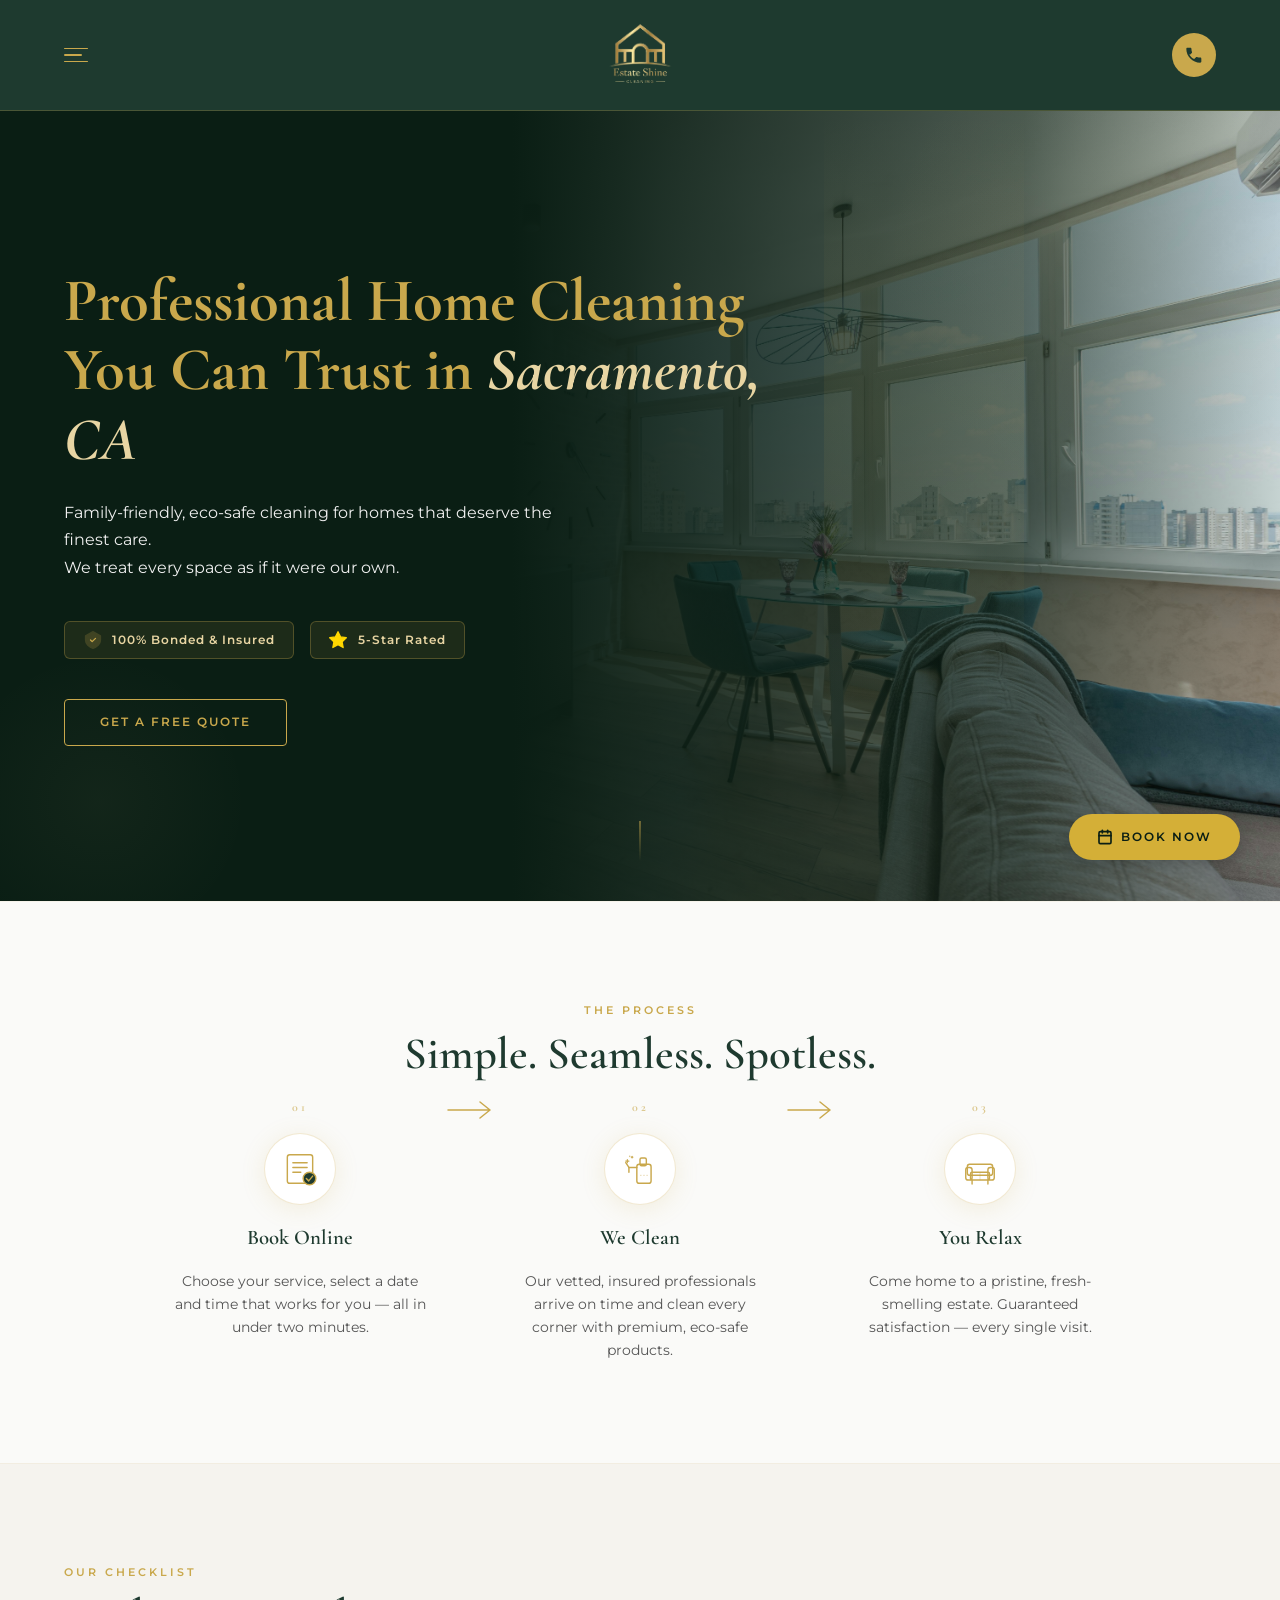
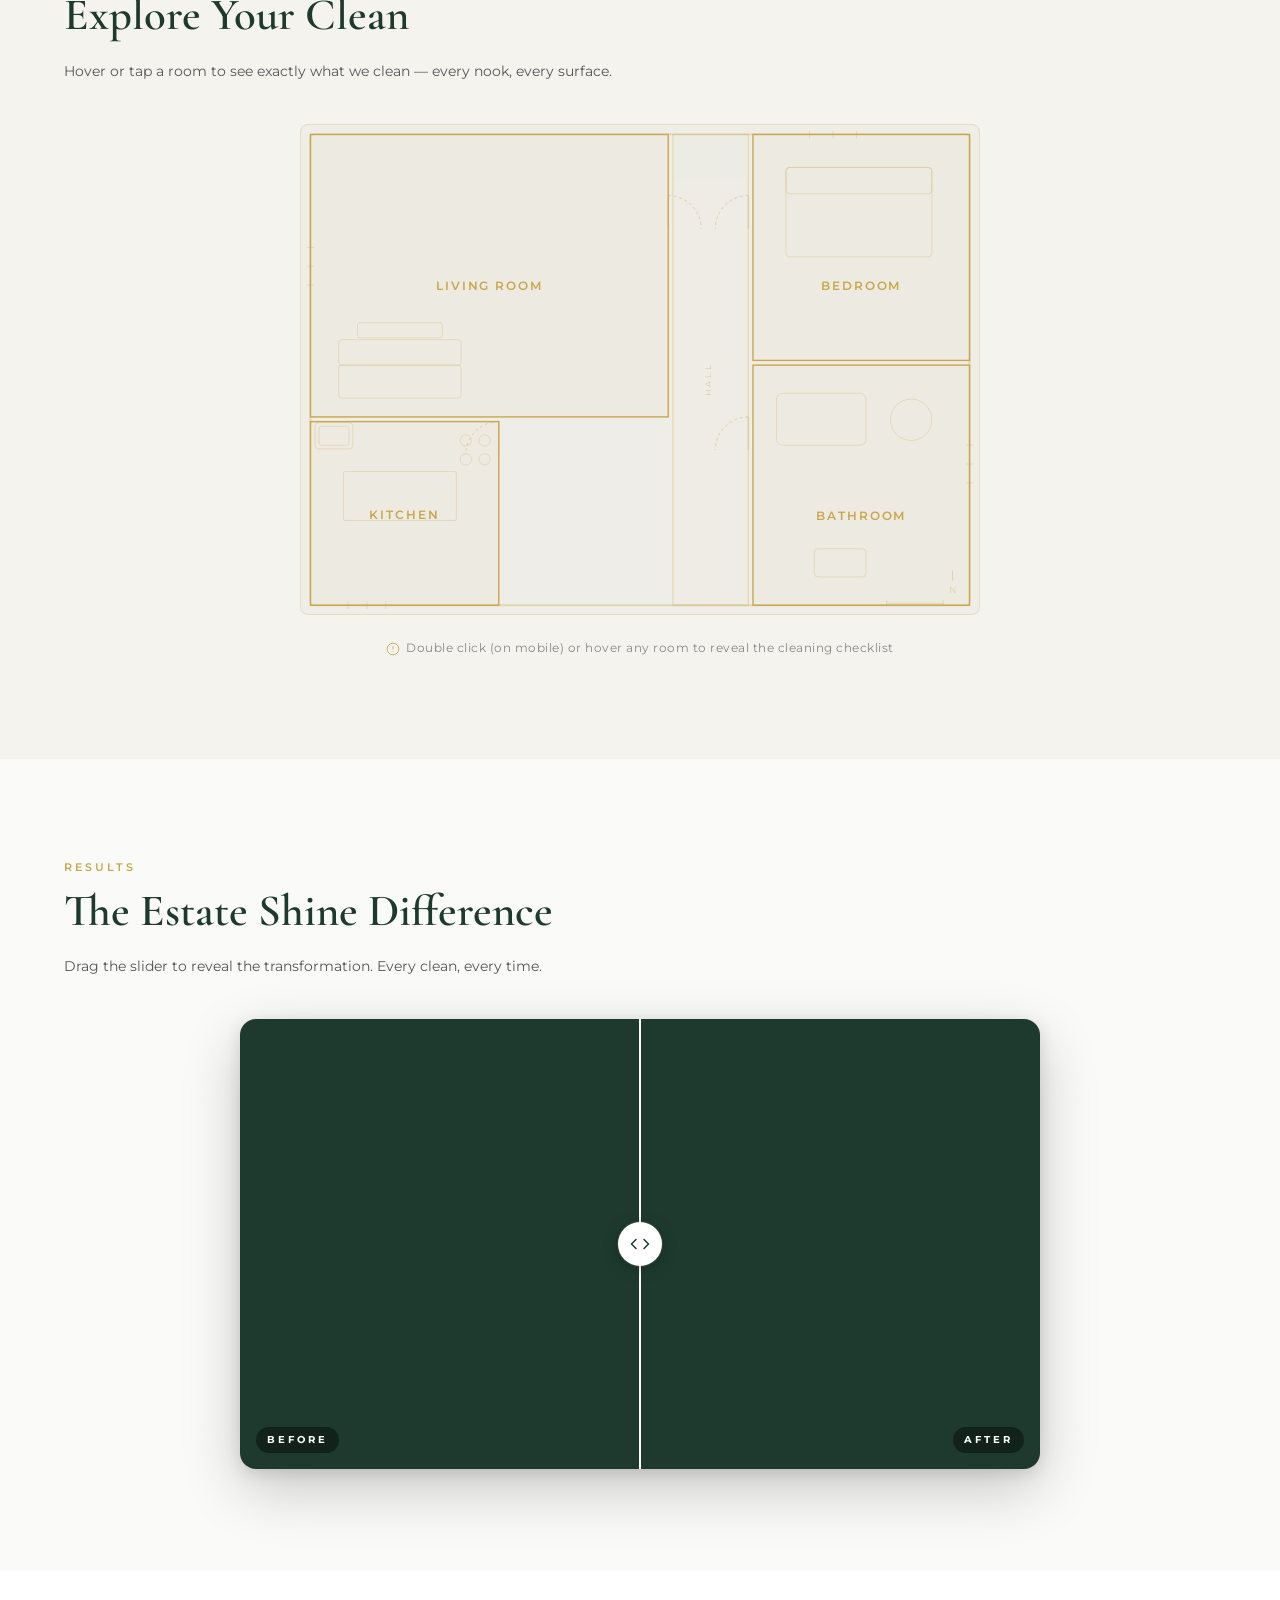
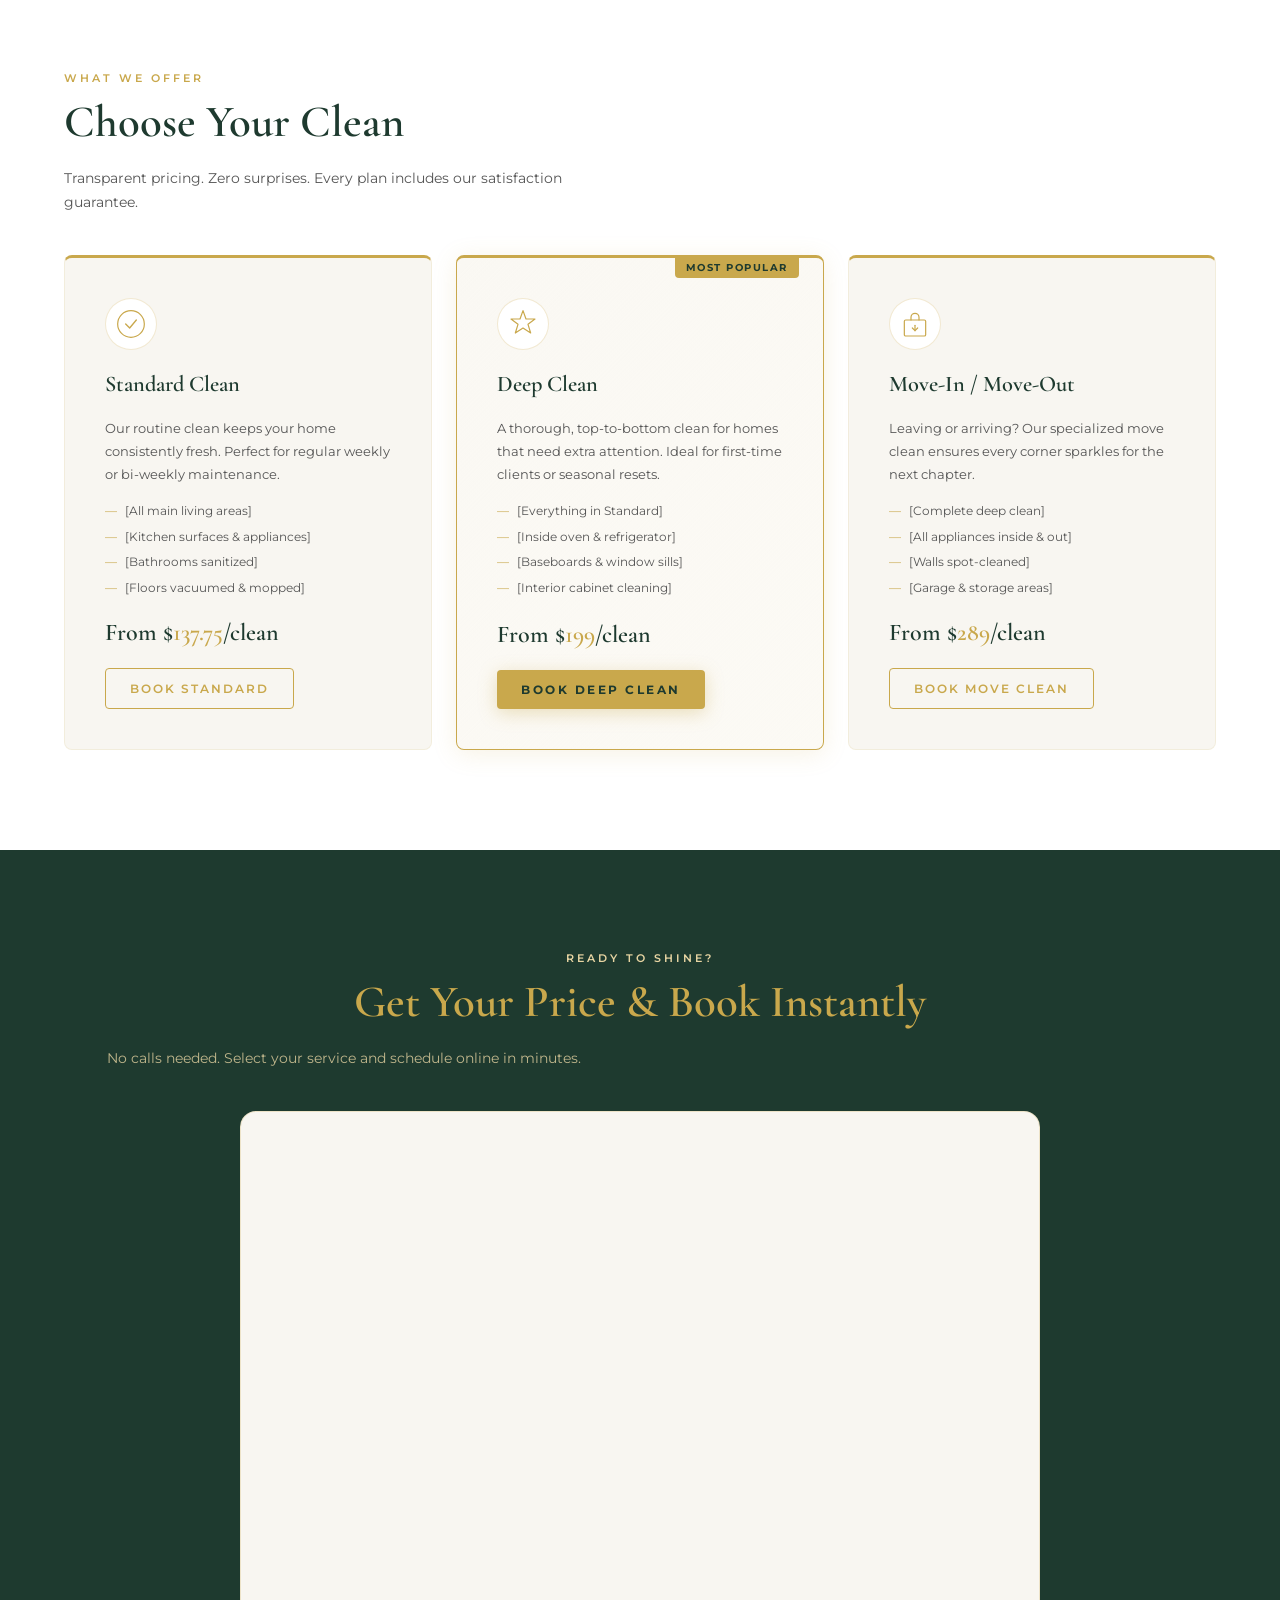
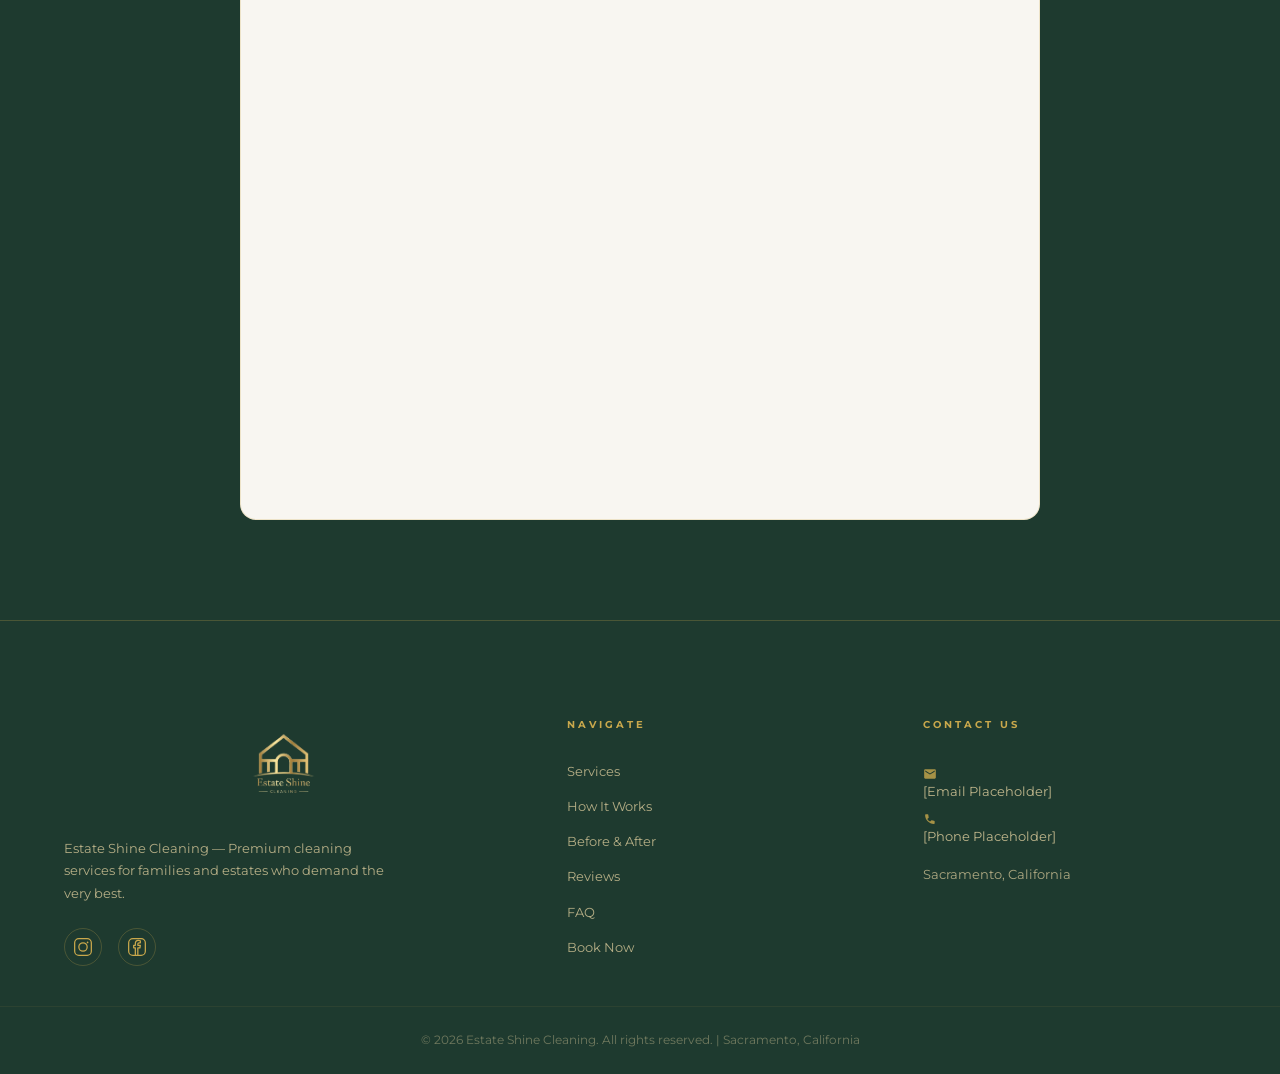
==== index.html @ 258c7d92 "Sacramento, CA" ====
<!DOCTYPE html>
<html lang="en">
<head>
  <meta charset="UTF-8" />
  <meta name="viewport" content="width=device-width, initial-scale=1.0" />
  <meta name="description" content="Estate Shine Cleaning — Professional, family-friendly premium home cleaning services in Sacramento, CA. 100% Bonded & Insured. Book online today." />
  <title>Estate Shine Cleaning | Premium Home Cleaning in Sacramento, CA</title>
  <link rel="icon" type="image/png" href="content/favicon.png">
  <link rel="apple-touch-icon" href="content/favicon.png">

  <!-- Google Fonts: Cormorant Garamond (headings/logo) + Montserrat (body/UI) -->
  <link rel="preconnect" href="https://fonts.googleapis.com" />
  <link rel="preconnect" href="https://fonts.gstatic.com" crossorigin />
  <link href="https://fonts.googleapis.com/css2?family=Cormorant+Garamond:ital,wght@0,400;0,600;0,700;1,400;1,600;1,700&family=Montserrat:wght@300;400;500;600;700&display=swap" rel="stylesheet" />

  <link rel="stylesheet" href="style.css" />
</head>
<body>

  <!-- ============================================================
       SLIDE-OUT NAVIGATION MENU (mobile + hamburger trigger)
  ============================================================ -->
  <div id="menu-overlay" class="menu-overlay" aria-hidden="true"></div>
  <nav id="slide-menu" class="slide-menu" aria-label="Primary navigation" aria-hidden="true">
    <!-- Close X (accessibility fallback; hamburger also morphs) -->
    <button id="menu-close" class="menu-close" aria-label="Close menu">
      <span></span><span></span>
    </button>

    <!-- Logo -->
    <div class="slide-menu__logo">
      <img src="contnent/EstateShine-logo.png" alt="Estate Shine" class="slide-menu__logo-img" />
    </div>

    <!-- Nav links — large, centered -->
    <ul class="slide-menu__links">
      <li><a href="#services">Services</a></li>
      <li><a href="#how-it-works">How It Works</a></li>
      <li><a href="#blueprint">Blueprint</a></li>
      <li><a href="#before-after">Before &amp; After</a></li>
      <li><a href="#reviews">Reviews</a></li>
      <li><a href="#faq" id="faq-link">FAQ</a></li>
    </ul>

    <!-- Bottom CTA zone -->
    <div class="slide-menu__footer">
      <div class="slide-menu__divider"></div>
      <a href="#booking" class="slide-menu__book-btn btn btn--gold">Book Now</a>
      <a href="tel:+1[PhonePlaceholder]" class="slide-menu__phone">[Phone Placeholder]</a>
    </div>
  </nav>

  <!-- ============================================================
       HEADER — Sticky, Deep Forest Green, 3-column grid
  ============================================================ -->
  <header id="site-header" class="site-header" role="banner">
    <div class="header__inner">

      <!-- LEFT: Hamburger Menu -->
      <button id="hamburger" class="hamburger" aria-label="Open navigation menu" aria-expanded="false" aria-controls="slide-menu">
        <span class="hamburger__line"></span>
        <span class="hamburger__line"></span>
        <span class="hamburger__line"></span>
      </button>

      <!-- CENTER: Logo -->
      <div class="header__center">
        <a href="#" class="logo" aria-label="Estate Shine Cleaning — Home">
          <img src="contnent/EstateShine-logo.png" alt="Estate Shine" class="logo__img" />
        </a>
      </div>

      <!-- RIGHT: Phone Icon + Book Now CTA -->
      <div class="header__right">
        <a href="#booking" class="phone-icon" aria-label="Call us — [Phone Placeholder]">
          <!-- Phone SVG (white receiver in beige/cream circle) -->
          <svg width="22" height="22" viewBox="0 0 24 24" fill="none" xmlns="http://www.w3.org/2000/svg" aria-hidden="true">
            <path d="M6.6 10.8C7.8 13.2 9.8 15.2 12.2 16.4L14.2 14.4C14.4667 14.1333 14.8333 14.0667 15.2 14.2C16.3333 14.6 17.5667 14.8 18.8 14.8C19.4667 14.8 20 15.3333 20 16V19.2C20 19.8667 19.4667 20.4 18.8 20.4C10.4 20.4 3.6 13.6 3.6 5.2C3.6 4.5333 4.1333 4 4.8 4H8C8.6667 4 9.2 4.5333 9.2 5.2C9.2 6.4667 9.4 7.6667 9.8 8.8C9.9333 9.1667 9.8667 9.5333 9.6 9.8L7.6 11.8C7.26667 11.1333 6.93333 11 6.6 10.8Z" fill="white"/>
          </svg>
        </a>
      </div>

    </div>
  </header>

  <!-- ============================================================
       MAIN CONTENT
  ============================================================ -->
  <main>

    <!-- ==================== HERO SECTION ==================== -->
    <section id="hero" class="hero" aria-labelledby="hero-heading">
      <div class="hero__bg-shapes" aria-hidden="true">
        <div class="hero__shape hero__shape--1"></div>
        <div class="hero__shape hero__shape--2"></div>
        <div class="hero__shape hero__shape--3"></div>
      </div>
      <div class="container hero__content">
        <h1 id="hero-heading" class="hero__heading reveal">
          Professional Home Cleaning<br />
          You Can Trust in <em>Sacramento, CA</em>
        </h1>
        <p class="hero__subheadline reveal reveal--delay-1">
          Family-friendly, eco-safe cleaning for homes that deserve the finest care.<br class="desktop-only" />
          We treat every space as if it were our own.
        </p>

        <!-- Trust Badges -->
        <div class="trust-badges reveal reveal--delay-2" aria-label="Trust indicators">
          <div class="trust-badge">
            <svg width="20" height="20" viewBox="0 0 24 24" fill="none" xmlns="http://www.w3.org/2000/svg" aria-hidden="true">
              <path d="M12 2L3 7V12C3 16.55 6.84 20.74 12 22C17.16 20.74 21 16.55 21 12V7L12 2Z" fill="#C9A84C" opacity="0.2" stroke="#C9A84C" stroke-width="1.5" stroke-linejoin="round"/>
              <path d="M9 12L11 14L15 10" stroke="#C9A84C" stroke-width="1.5" stroke-linecap="round" stroke-linejoin="round"/>
            </svg>
            <span>100% Bonded &amp; Insured</span>
          </div>
          <div class="trust-badge">
            <svg width="20" height="20" viewBox="0 0 24 24" fill="none" xmlns="http://www.w3.org/2000/svg" aria-hidden="true">
              <path d="M12 2L15.09 8.26L22 9.27L17 14.14L18.18 21.02L12 17.77L5.82 21.02L7 14.14L2 9.27L8.91 8.26L12 2Z" fill="#FFD700" stroke="#FFD700" stroke-width="1.5" stroke-linejoin="round"/>
            </svg>
            <span>5-Star Rated</span>
          </div>
        </div>

        <a href="#booking" class="btn btn--gold-outline hero__cta reveal reveal--delay-3">Get a Free Quote</a>
      </div>

      <!-- Scroll indicator -->
      <div class="hero__scroll" aria-hidden="true">
        <span class="hero__scroll-line"></span>
      </div>
    </section>

    <!-- ==================== HOW IT WORKS ==================== -->
    <section id="how-it-works" class="how-it-works" aria-labelledby="hiw-heading">
      <div class="container">
        <div class="section-label reveal">The Process</div>
        <h2 id="hiw-heading" class="section-heading reveal reveal--delay-1">Simple. Seamless. Spotless.</h2>
        <div class="hiw-steps">

          <!-- Step 1 -->
          <article class="hiw-step reveal reveal--delay-1">
            <div class="hiw-step__number">01</div>
            <div class="hiw-step__icon" aria-hidden="true">
              <svg width="38" height="38" viewBox="0 0 48 48" fill="none" xmlns="http://www.w3.org/2000/svg">
                <rect x="8" y="6" width="32" height="36" rx="3" stroke="#C9A84C" stroke-width="1.8"/>
                <line x1="15" y1="16" x2="33" y2="16" stroke="#C9A84C" stroke-width="1.8" stroke-linecap="round"/>
                <line x1="15" y1="22" x2="33" y2="22" stroke="#C9A84C" stroke-width="1.8" stroke-linecap="round"/>
                <line x1="15" y1="28" x2="25" y2="28" stroke="#C9A84C" stroke-width="1.8" stroke-linecap="round"/>
                <circle cx="36" cy="36" r="8" fill="#1E3A2F" stroke="#C9A84C" stroke-width="1.8"/>
                <path d="M32 36L35 39L40 33" stroke="#C9A84C" stroke-width="1.8" stroke-linecap="round" stroke-linejoin="round"/>
              </svg>
            </div>
            <h3 class="hiw-step__title">Book Online</h3>
            <p class="hiw-step__desc">Choose your service, select a date and time that works for you — all in under two minutes.</p>
          </article>

          <!-- Arrow connector (desktop only) -->
          <div class="hiw-arrow" aria-hidden="true">
            <svg width="48" height="24" viewBox="0 0 48 24" fill="none" xmlns="http://www.w3.org/2000/svg">
              <path d="M2 12H44M44 12L34 4M44 12L34 20" stroke="#C9A84C" stroke-width="1.5" stroke-linecap="round" stroke-linejoin="round"/>
            </svg>
          </div>

          <!-- Step 2 -->
          <article class="hiw-step reveal reveal--delay-2">
            <div class="hiw-step__number">02</div>
            <div class="hiw-step__icon" aria-hidden="true">
              <svg width="38" height="38" viewBox="0 0 48 48" fill="none" xmlns="http://www.w3.org/2000/svg">
                <!-- Spray mist sparkles -->
                <path d="M8 16V12M6 14H10" stroke="#C9A84C" stroke-width="1.5" stroke-linecap="round"/>
                <path d="M14 10V8M13 9H15" stroke="#C9A84C" stroke-width="1.3" stroke-linecap="round"/>
                <circle cx="11" cy="8" r="1" fill="#C9A84C" opacity="0.7"/>
                <!-- Trigger arm -->
                <path d="M20 22H10V28" stroke="#C9A84C" stroke-width="1.8" stroke-linecap="round" stroke-linejoin="round"/>
                <!-- Nozzle tube -->
                <line x1="10" y1="22" x2="6" y2="16" stroke="#C9A84C" stroke-width="1.8" stroke-linecap="round"/>
                <!-- Bottle body -->
                <rect x="20" y="18" width="18" height="24" rx="3" stroke="#C9A84C" stroke-width="1.8"/>
                <!-- Pump/neck -->
                <rect x="24" y="10" width="8" height="10" rx="2" stroke="#C9A84C" stroke-width="1.8"/>
                <!-- Detail ridge -->
                <line x1="24" y1="32" x2="36" y2="32" stroke="#C9A84C" stroke-width="1" stroke-dasharray="2,2" opacity="0.5"/>
              </svg>
            </div>
            <h3 class="hiw-step__title">We Clean</h3>
            <p class="hiw-step__desc">Our vetted, insured professionals arrive on time and clean every corner with premium, eco-safe products.</p>
          </article>

          <!-- Arrow connector (desktop only) -->
          <div class="hiw-arrow" aria-hidden="true">
            <svg width="48" height="24" viewBox="0 0 48 24" fill="none" xmlns="http://www.w3.org/2000/svg">
              <path d="M2 12H44M44 12L34 4M44 12L34 20" stroke="#C9A84C" stroke-width="1.5" stroke-linecap="round" stroke-linejoin="round"/>
            </svg>
          </div>

          <!-- Step 3 -->
          <article class="hiw-step reveal reveal--delay-3">
            <div class="hiw-step__number">03</div>
            <div class="hiw-step__icon" aria-hidden="true">
              <svg width="38" height="38" viewBox="0 0 48 48" fill="none" xmlns="http://www.w3.org/2000/svg">
                <!-- Backrest -->
                <rect x="8" y="18" width="32" height="14" rx="3" stroke="#C9A84C" stroke-width="1.8"/>
                <!-- Seat -->
                <rect x="12" y="28" width="24" height="10" rx="2" stroke="#C9A84C" stroke-width="1.8"/>
                <!-- Left armrest -->
                <rect x="6" y="22" width="8" height="16" rx="3" stroke="#C9A84C" stroke-width="1.8"/>
                <!-- Right armrest -->
                <rect x="34" y="22" width="8" height="16" rx="3" stroke="#C9A84C" stroke-width="1.8"/>
                <!-- Legs -->
                <line x1="14" y1="38" x2="14" y2="43" stroke="#C9A84C" stroke-width="1.8" stroke-linecap="round"/>
                <line x1="34" y1="38" x2="34" y2="43" stroke="#C9A84C" stroke-width="1.8" stroke-linecap="round"/>
                <!-- Cushion divider -->
                <line x1="24" y1="28" x2="24" y2="38" stroke="#C9A84C" stroke-width="1" opacity="0.4"/>
              </svg>
            </div>
            <h3 class="hiw-step__title">You Relax</h3>
            <p class="hiw-step__desc">Come home to a pristine, fresh-smelling estate. Guaranteed satisfaction — every single visit.</p>
          </article>

        </div>
      </div>
    </section>

    <!-- ==================== INTERACTIVE BLUEPRINT ==================== -->
    <section id="blueprint" class="blueprint-section" aria-labelledby="blueprint-heading">
      <div class="container">
        <div class="section-label reveal">Our Checklist</div>
        <h2 id="blueprint-heading" class="section-heading reveal reveal--delay-1">Explore Your Clean</h2>
        <p class="section-subtext reveal reveal--delay-2">Hover or tap a room to see exactly what we clean — every nook, every surface.</p>

        <div class="blueprint-wrapper">
          <!-- SVG Floor Plan -->
          <svg id="floor-plan" class="floor-plan" viewBox="0 0 720 520" xmlns="http://www.w3.org/2000/svg" role="img" aria-label="Interactive floor plan — tap a room to see cleaning checklist">

            <!-- Outer walls -->
            <rect x="10" y="10" width="700" height="500" rx="4" fill="none" stroke="#C9A84C" stroke-width="2" opacity="0.35"/>

            <!-- LIVING ROOM — large, left side, top portion -->
            <g class="floor-zone" data-zone="livingroom" role="button" tabindex="0" aria-label="Living Room — tap to see checklist">
              <rect x="10" y="10" width="380" height="300" rx="0" class="zone-rect" fill="rgba(201,168,76,0.04)" stroke="#C9A84C" stroke-width="1.5"/>
              <!-- Sofa outline (decorative) -->
              <rect x="40" y="255" width="130" height="35" rx="3" fill="none" stroke="#C9A84C" stroke-width="1" opacity="0.28"/>
              <rect x="40" y="228" width="130" height="27" rx="3" fill="none" stroke="#C9A84C" stroke-width="1" opacity="0.28"/>
              <text x="200" y="175" text-anchor="middle" class="zone-label" fill="#C9A84C" font-family="Montserrat, sans-serif" font-size="13" font-weight="600" letter-spacing="2">LIVING ROOM</text>
            </g>

            <!-- KITCHEN — bottom-left, below living room -->
            <g class="floor-zone" data-zone="kitchen" role="button" tabindex="0" aria-label="Kitchen — tap to see checklist">
              <rect x="10" y="315" width="200" height="195" rx="0" class="zone-rect" fill="rgba(201,168,76,0.04)" stroke="#C9A84C" stroke-width="1.5"/>
              <!-- Kitchen island (decorative) -->
              <rect x="45" y="368" width="120" height="52" rx="2" fill="none" stroke="#C9A84C" stroke-width="1" opacity="0.28"/>
              <text x="110" y="418" text-anchor="middle" class="zone-label" fill="#C9A84C" font-family="Montserrat, sans-serif" font-size="13" font-weight="600" letter-spacing="2">KITCHEN</text>
            </g>

            <!-- HALLWAY — center vertical strip (decorative, not interactive) -->
            <rect x="395" y="10" width="80" height="500" fill="rgba(201,168,76,0.03)" stroke="#C9A84C" stroke-width="1" opacity="0.4"/>
            <text x="435" y="270" text-anchor="middle" fill="#C9A84C" font-family="Montserrat, sans-serif" font-size="9" font-weight="400" letter-spacing="3" opacity="0.5" transform="rotate(-90, 435, 270)">HALL</text>

            <!-- BEDROOM — top-right -->
            <g class="floor-zone" data-zone="bedroom" role="button" tabindex="0" aria-label="Bedroom — tap to see checklist">
              <rect x="480" y="10" width="230" height="240" rx="0" class="zone-rect" fill="rgba(201,168,76,0.04)" stroke="#C9A84C" stroke-width="1.5"/>
              <!-- Bed outline (decorative) -->
              <rect x="515" y="45" width="155" height="95" rx="4" fill="none" stroke="#C9A84C" stroke-width="1" opacity="0.28"/>
              <rect x="515" y="45" width="155" height="28" rx="4" fill="none" stroke="#C9A84C" stroke-width="1" opacity="0.28"/>
              <text x="595" y="175" text-anchor="middle" class="zone-label" fill="#C9A84C" font-family="Montserrat, sans-serif" font-size="13" font-weight="600" letter-spacing="2">BEDROOM</text>
            </g>

            <!-- BATHROOM — bottom-right -->
            <g class="floor-zone" data-zone="bathroom" role="button" tabindex="0" aria-label="Bathroom — tap to see checklist">
              <rect x="480" y="255" width="230" height="255" rx="0" class="zone-rect" fill="rgba(201,168,76,0.04)" stroke="#C9A84C" stroke-width="1.5"/>
              <!-- Tub outline (decorative) -->
              <rect x="505" y="285" width="95" height="55" rx="6" fill="none" stroke="#C9A84C" stroke-width="1" opacity="0.28"/>
              <!-- Toilet circle (decorative) -->
              <circle cx="648" cy="313" r="22" fill="none" stroke="#C9A84C" stroke-width="1" opacity="0.28"/>
              <text x="595" y="420" text-anchor="middle" class="zone-label" fill="#C9A84C" font-family="Montserrat, sans-serif" font-size="13" font-weight="600" letter-spacing="2">BATHROOM</text>
            </g>

            <!-- Door symbols — architectural door panel (solid) + dashed quarter-circle sweep -->
            <!-- Living Room ↔ Hallway -->
            <line x1="390" y1="110" x2="390" y2="75" stroke="#C9A84C" stroke-width="1" opacity="0.45"/>
            <path d="M 390,75 A 35,35 0 0,1 425,110" fill="none" stroke="#C9A84C" stroke-width="1" opacity="0.45" stroke-dasharray="3,3"/>
            <!-- Kitchen ↔ corridor -->
            <line x1="210" y1="315" x2="210" y2="350" stroke="#C9A84C" stroke-width="1" opacity="0.45"/>
            <path d="M 210,315 A 35,35 0 0,0 175,350" fill="none" stroke="#C9A84C" stroke-width="1" opacity="0.45" stroke-dasharray="3,3"/>
            <!-- Bedroom ↔ Hallway -->
            <line x1="475" y1="75" x2="475" y2="110" stroke="#C9A84C" stroke-width="1" opacity="0.45"/>
            <path d="M 475,75 A 35,35 0 0,0 440,110" fill="none" stroke="#C9A84C" stroke-width="1" opacity="0.45" stroke-dasharray="3,3"/>
            <!-- Bathroom ↔ Hallway -->
            <line x1="475" y1="310" x2="475" y2="345" stroke="#C9A84C" stroke-width="1" opacity="0.45"/>
            <path d="M 475,310 A 35,35 0 0,0 440,345" fill="none" stroke="#C9A84C" stroke-width="1" opacity="0.45" stroke-dasharray="3,3"/>

            <!-- Window marks — 3-line architectural symbol on exterior walls -->
            <!-- Living Room left wall (x=10, y=130–170) -->
            <line x1="6" y1="130" x2="14" y2="130" stroke="#C9A84C" stroke-width="1" opacity="0.28"/>
            <line x1="6" y1="150" x2="14" y2="150" stroke="#C9A84C" stroke-width="1" opacity="0.28"/>
            <line x1="6" y1="170" x2="14" y2="170" stroke="#C9A84C" stroke-width="1" opacity="0.28"/>
            <!-- Bedroom top wall (x=540–590, y=10) -->
            <line x1="540" y1="6" x2="540" y2="14" stroke="#C9A84C" stroke-width="1" opacity="0.28"/>
            <line x1="565" y1="6" x2="565" y2="14" stroke="#C9A84C" stroke-width="1" opacity="0.28"/>
            <line x1="590" y1="6" x2="590" y2="14" stroke="#C9A84C" stroke-width="1" opacity="0.28"/>
            <!-- Kitchen bottom wall (x=50–90, y=510) -->
            <line x1="50" y1="506" x2="50" y2="514" stroke="#C9A84C" stroke-width="1" opacity="0.28"/>
            <line x1="70" y1="506" x2="70" y2="514" stroke="#C9A84C" stroke-width="1" opacity="0.28"/>
            <line x1="90" y1="506" x2="90" y2="514" stroke="#C9A84C" stroke-width="1" opacity="0.28"/>
            <!-- Bathroom right wall (x=710, y=340–380) -->
            <line x1="706" y1="340" x2="714" y2="340" stroke="#C9A84C" stroke-width="1" opacity="0.28"/>
            <line x1="706" y1="360" x2="714" y2="360" stroke="#C9A84C" stroke-width="1" opacity="0.28"/>
            <line x1="706" y1="380" x2="714" y2="380" stroke="#C9A84C" stroke-width="1" opacity="0.28"/>

            <!-- Kitchen sink (top wall) -->
            <rect x="15" y="316" width="40" height="28" rx="4" fill="none" stroke="#C9A84C" stroke-width="1" opacity="0.28"/>
            <rect x="19" y="320" width="32" height="20" rx="3" fill="none" stroke="#C9A84C" stroke-width="1" opacity="0.28"/>
            <!-- Kitchen stove burners (near right wall) -->
            <circle cx="175" cy="335" r="6" fill="none" stroke="#C9A84C" stroke-width="1" opacity="0.28"/>
            <circle cx="195" cy="335" r="6" fill="none" stroke="#C9A84C" stroke-width="1" opacity="0.28"/>
            <circle cx="175" cy="355" r="6" fill="none" stroke="#C9A84C" stroke-width="1" opacity="0.28"/>
            <circle cx="195" cy="355" r="6" fill="none" stroke="#C9A84C" stroke-width="1" opacity="0.28"/>

            <!-- Bathroom vanity/sink -->
            <rect x="545" y="450" width="55" height="30" rx="4" fill="none" stroke="#C9A84C" stroke-width="1" opacity="0.28"/>

            <!-- Living Room coffee table (in front of sofa) -->
            <rect x="60" y="210" width="90" height="16" rx="2" fill="none" stroke="#C9A84C" stroke-width="1" opacity="0.28"/>

            <!-- Compass (decorative — bottom-right) -->
            <text x="692" y="497" text-anchor="middle" fill="#C9A84C" font-size="10" opacity="0.4" font-family="Montserrat, sans-serif">N</text>
            <line x1="692" y1="484" x2="692" y2="473" stroke="#C9A84C" stroke-width="1" opacity="0.4"/>
            <!-- Scale bar (decorative) -->
            <line x1="622" y1="508" x2="682" y2="508" stroke="#C9A84C" stroke-width="1" opacity="0.3"/>
            <line x1="622" y1="505" x2="622" y2="511" stroke="#C9A84C" stroke-width="1" opacity="0.3"/>
            <line x1="682" y1="505" x2="682" y2="511" stroke="#C9A84C" stroke-width="1" opacity="0.3"/>

          </svg>

          <!-- Tooltip (populated by JS) -->
          <div id="blueprint-tooltip" class="blueprint-tooltip" role="tooltip" aria-live="polite" aria-hidden="true">
            <div class="blueprint-tooltip__header">
              <span class="blueprint-tooltip__room"></span>
            </div>
            <ul class="blueprint-tooltip__list"></ul>
          </div>
        </div>
        <p class="blueprint-hint" aria-hidden="true">
          <svg width="14" height="14" viewBox="0 0 24 24" fill="none" xmlns="http://www.w3.org/2000/svg"><circle cx="12" cy="12" r="10" stroke="#C9A84C" stroke-width="1.5"/><path d="M12 8V12M12 16H12.01" stroke="#C9A84C" stroke-width="1.5" stroke-linecap="round"/></svg>
          Double click (on mobile) or hover any room to reveal the cleaning checklist
        </p>
      </div>
    </section>


    <!-- ==================== BEFORE / AFTER SLIDER ==================== -->
    <section id="before-after" class="before-after-section" aria-labelledby="ba-heading">
      <div class="container">
        <div class="section-label reveal">Results</div>
        <h2 id="ba-heading" class="section-heading reveal reveal--delay-1">The Estate Shine Difference</h2>
        <p class="section-subtext reveal reveal--delay-2">Drag the slider to reveal the transformation. Every clean, every time.</p>

        <div class="slider-wrapper reveal">
          <div class="slider-container" id="before-after-slider" role="img" aria-label="Before and after cleaning comparison slider">

            <!-- AFTER image (bottom layer, full width) -->
            <div class="slider-img slider-img--after"
                 style="background-image: url('contnent/after-cleaning.png');"
                 aria-label="After: clean room">
              <span class="slider-label slider-label--after">AFTER</span>
            </div>

            <!-- BEFORE image (top layer, clipped by JS) -->
            <div class="slider-img slider-img--before"
                 style="background-image: url('contnent/before-cleaning.png');"
                 aria-label="Before: messy room">
              <span class="slider-label slider-label--before">BEFORE</span>
            </div>

            <!-- Draggable handle -->
            <div class="slider-handle" id="slider-handle" role="slider" aria-label="Drag to compare before and after" aria-valuenow="50" aria-valuemin="0" aria-valuemax="100" tabindex="0">
              <div class="slider-handle__line"></div>
              <div class="slider-handle__btn">
                <svg width="20" height="12" viewBox="0 0 20 12" fill="none" xmlns="http://www.w3.org/2000/svg" aria-hidden="true">
                  <path d="M6 1.5L1.5 6L6 10.5" stroke="#1E3A2F" stroke-width="1.5" stroke-linecap="round" stroke-linejoin="round"/>
                  <path d="M14 1.5L18.5 6L14 10.5" stroke="#1E3A2F" stroke-width="1.5" stroke-linecap="round" stroke-linejoin="round"/>
                </svg>
              </div>
            </div>

          </div>
        </div>
      </div>
    </section>

    <!-- ==================== SERVICES OVERVIEW ==================== -->
    <section id="services" class="services-section" aria-labelledby="services-heading">
      <div class="container">
        <div class="section-label reveal">What We Offer</div>
        <h2 id="services-heading" class="section-heading reveal reveal--delay-1">Choose Your Clean</h2>
        <p class="section-subtext reveal reveal--delay-2">Transparent pricing. Zero surprises. Every plan includes our satisfaction guarantee.</p>

        <div class="services-grid">

          <!-- Card 1: Standard Clean -->
          <article class="service-card reveal reveal--delay-1">
            <div class="service-card__icon" aria-hidden="true">
              <svg width="32" height="32" viewBox="0 0 48 48" fill="none" xmlns="http://www.w3.org/2000/svg">
                <circle cx="24" cy="24" r="20" stroke="#C9A84C" stroke-width="1.8"/>
                <path d="M16 24L22 30L32 18" stroke="#C9A84C" stroke-width="2" stroke-linecap="round" stroke-linejoin="round"/>
              </svg>
            </div>
            <h3 class="service-card__title">Standard Clean</h3>
            <p class="service-card__desc">Our routine clean keeps your home consistently fresh. Perfect for regular weekly or bi-weekly maintenance.</p>
            <ul class="service-card__features">
              <li>[All main living areas]</li>
              <li>[Kitchen surfaces &amp; appliances]</li>
              <li>[Bathrooms sanitized]</li>
              <li>[Floors vacuumed &amp; mopped]</li>
            </ul>
            <div class="service-card__price">From $<span class="price-placeholder">137.75</span>/clean</div>
            <a href="#booking" class="btn btn--outline service-card__btn">Book Standard</a>
          </article>

          <!-- Card 2: Deep Clean (FEATURED) -->
          <article class="service-card service-card--featured reveal reveal--delay-2">
            <div class="service-card__badge">Most Popular</div>
            <div class="service-card__icon" aria-hidden="true">
              <svg width="32" height="32" viewBox="0 0 48 48" fill="none" xmlns="http://www.w3.org/2000/svg">
                <path d="M24 4L28.5 16.5H42L31.5 24.5L35.5 37.5L24 30L12.5 37.5L16.5 24.5L6 16.5H19.5L24 4Z" stroke="#C9A84C" stroke-width="1.8" stroke-linejoin="round"/>
              </svg>
            </div>
            <h3 class="service-card__title">Deep Clean</h3>
            <p class="service-card__desc">A thorough, top-to-bottom clean for homes that need extra attention. Ideal for first-time clients or seasonal resets.</p>
            <ul class="service-card__features">
              <li>[Everything in Standard]</li>
              <li>[Inside oven &amp; refrigerator]</li>
              <li>[Baseboards &amp; window sills]</li>
              <li>[Interior cabinet cleaning]</li>
            </ul>
            <div class="service-card__price">From $<span class="price-placeholder">199</span>/clean</div>
            <a href="#booking" class="btn btn--gold service-card__btn">Book Deep Clean</a>
          </article>

          <!-- Card 3: Move-In/Move-Out -->
          <article class="service-card reveal reveal--delay-3">
            <div class="service-card__icon" aria-hidden="true">
              <svg width="32" height="32" viewBox="0 0 48 48" fill="none" xmlns="http://www.w3.org/2000/svg">
                <rect x="8" y="18" width="32" height="24" rx="2" stroke="#C9A84C" stroke-width="1.8"/>
                <path d="M18 18V14C18 10.6863 20.6863 8 24 8C27.3137 8 30 10.6863 30 14V18" stroke="#C9A84C" stroke-width="1.8" stroke-linecap="round"/>
                <path d="M20 30L24 34L28 30" stroke="#C9A84C" stroke-width="1.8" stroke-linecap="round" stroke-linejoin="round"/>
                <line x1="24" y1="26" x2="24" y2="34" stroke="#C9A84C" stroke-width="1.8" stroke-linecap="round"/>
              </svg>
            </div>
            <h3 class="service-card__title">Move-In / Move-Out</h3>
            <p class="service-card__desc">Leaving or arriving? Our specialized move clean ensures every corner sparkles for the next chapter.</p>
            <ul class="service-card__features">
              <li>[Complete deep clean]</li>
              <li>[All appliances inside &amp; out]</li>
              <li>[Walls spot-cleaned]</li>
              <li>[Garage &amp; storage areas]</li>
            </ul>
            <div class="service-card__price">From $<span class="price-placeholder">289</span>/clean</div>
            <a href="#booking" class="btn btn--outline service-card__btn">Book Move Clean</a>
          </article>

        </div>
      </div>
    </section>

    <!-- ==================== BOOKING SECTION ==================== -->
    <section id="booking" class="booking-section" aria-labelledby="booking-heading">
      <div class="container">
        <div class="section-label" style="color: var(--color-gold-light);">Ready to Shine?</div>
        <h2 id="booking-heading" class="section-heading" style="color: var(--color-gold);">Get Your Price &amp; Book Instantly</h2>
        <p class="section-subtext" style="color: var(--color-gold-light); opacity: 0.8;">No calls needed. Select your service and schedule online in minutes.</p>

        <!-- BookingKoala widget container -->
        <div id="bookingkoala-widget-container" class="booking-widget-wrapper" aria-label="Online booking form">
          <iframe src="https://estateshinecleaning.bookingkoala.com/booknow?embed=true" style="border:none;height:1000px" width="100%" scrolling="no"></iframe><script src="https://estateshinecleaning.bookingkoala.com/resources/embed.js"></script>
        </div>
      </div>
    </section>

  </main>

  <!-- ============================================================
       FOOTER
  ============================================================ -->
  <footer id="site-footer" class="site-footer" role="contentinfo">
    <div class="footer__inner container">

      <!-- Column 1: Brand -->
      <div class="footer__brand">
        <a href="#" class="logo logo--footer" aria-label="Estate Shine Cleaning Home">
          <img src="contnent/EstateShine-logo.png" alt="Estate Shine" class="logo__img" />
        </a>
        <p class="footer__tagline">Estate Shine Cleaning — Premium cleaning services for families and estates who demand the very best.</p>
        <!-- Social Media -->
        <div class="footer__social" aria-label="Social media links">
          <a href="#" class="footer__social-link" aria-label="Follow us on Instagram">
            <svg width="20" height="20" viewBox="0 0 24 24" fill="none" xmlns="http://www.w3.org/2000/svg" aria-hidden="true">
              <rect x="2" y="2" width="20" height="20" rx="5" stroke="#C9A84C" stroke-width="1.5"/>
              <circle cx="12" cy="12" r="5" stroke="#C9A84C" stroke-width="1.5"/>
              <circle cx="17.5" cy="6.5" r="1" fill="#C9A84C"/>
            </svg>
          </a>
          <a href="#" class="footer__social-link" aria-label="Follow us on Facebook">
            <svg width="20" height="20" viewBox="0 0 24 24" fill="none" xmlns="http://www.w3.org/2000/svg" aria-hidden="true">
              <rect x="2" y="2" width="20" height="20" rx="5" stroke="#C9A84C" stroke-width="1.5"/>
              <path d="M13 21V13H15.5L16 10H13V8.5C13 7.67 13.5 7 14.5 7H16V4.5C16 4.5 14.9 4 13.5 4C11.5 4 10 5.5 10 8V10H8V13H10V21" stroke="#C9A84C" stroke-width="1.5" stroke-linecap="round" stroke-linejoin="round"/>
            </svg>
          </a>
        </div>
      </div>

      <!-- Column 2: Navigation -->
      <div class="footer__nav" aria-label="Footer navigation">
        <h4 class="footer__col-heading">Navigate</h4>
        <ul>
          <li><a href="#services">Services</a></li>
          <li><a href="#how-it-works">How It Works</a></li>
          <li><a href="#before-after">Before &amp; After</a></li>
          <li><a href="#reviews">Reviews</a></li>
          <li><a href="#faq">FAQ</a></li>
          <li><a href="#booking">Book Now</a></li>
        </ul>
      </div>

      <!-- Column 3: Contact -->
      <div class="footer__contact">
        <h4 class="footer__col-heading">Contact Us</h4>
        <p>
          <svg width="14" height="14" viewBox="0 0 24 24" fill="none" xmlns="http://www.w3.org/2000/svg" aria-hidden="true" style="vertical-align:middle;margin-right:6px"><path d="M20 4H4C2.9 4 2 4.9 2 6V18C2 19.1 2.9 20 4 20H20C21.1 20 22 19.1 22 18V6C22 4.9 21.1 4 20 4ZM20 8L12 13L4 8V6L12 11L20 6V8Z" fill="#C9A84C"/></svg>
          <a href="mailto:[EmailPlaceholder]">[Email Placeholder]</a>
        </p>
        <p>
          <svg width="14" height="14" viewBox="0 0 24 24" fill="none" xmlns="http://www.w3.org/2000/svg" aria-hidden="true" style="vertical-align:middle;margin-right:6px"><path d="M6.6 10.8C7.8 13.2 9.8 15.2 12.2 16.4L14.2 14.4C14.47 14.13 14.83 14.07 15.2 14.2C16.33 14.6 17.57 14.8 18.8 14.8C19.47 14.8 20 15.33 20 16V19.2C20 19.87 19.47 20.4 18.8 20.4C10.4 20.4 3.6 13.6 3.6 5.2C3.6 4.53 4.13 4 4.8 4H8C8.67 4 9.2 4.53 9.2 5.2C9.2 6.47 9.4 7.67 9.8 8.8C9.93 9.17 9.87 9.53 9.6 9.8L7.6 11.8C7.27 11.13 6.93 11 6.6 10.8Z" fill="#C9A84C"/></svg>
          <a href="tel:+1[PhonePlaceholder]">[Phone Placeholder]</a>
        </p>
        <p style="margin-top: 0.5rem; color: var(--color-gold-light); opacity: 0.7; font-size: 0.8rem;">Sacramento, California</p>
      </div>

    </div>


    <!-- Copyright Bar -->
    <div class="footer__copyright">
      <div class="container">
        <p>&copy; <span id="footer-year"></span> Estate Shine Cleaning. All rights reserved. | Sacramento, California</p>
      </div>
    </div>
  </footer>

  <div id="reviews-modal" class="reviews-modal" hidden
       role="dialog" aria-modal="true" aria-labelledby="reviews-modal-title">
    <div class="reviews-modal__box">

      <header class="reviews-modal__header">
        <h2 id="reviews-modal-title" class="reviews-modal__title">Our Top Verified Reviews</h2>
        <button id="reviews-modal-close" class="reviews-modal__close" aria-label="Close reviews">
          <svg width="18" height="18" viewBox="0 0 18 18" fill="none" aria-hidden="true">
            <line x1="1" y1="1" x2="17" y2="17" stroke="currentColor" stroke-width="2" stroke-linecap="round"/>
            <line x1="17" y1="1" x2="1" y2="17" stroke="currentColor" stroke-width="2" stroke-linecap="round"/>
          </svg>
        </button>
      </header>

      <div class="reviews-modal__stage">

        <button id="reviews-modal-prev" class="carousel-arrow carousel-arrow--prev" aria-label="Previous review">
          <svg width="20" height="20" viewBox="0 0 20 20" fill="none" aria-hidden="true">
            <polyline points="13,4 7,10 13,16" stroke="currentColor" stroke-width="2"
                      stroke-linecap="round" stroke-linejoin="round"/>
          </svg>
        </button>

        <div class="carousel-viewport" id="carousel-viewport">
          <div class="carousel-track" id="carousel-track">

            <!-- Card 1: Sarah M. -->
            <div class="review-card" role="group" aria-label="Review 1 of 5">
              <div class="reviews-modal__reviewer">
                <div class="reviews-modal__avatar" aria-hidden="true">S</div>
                <div class="reviews-modal__reviewer-info">
                  <span class="reviews-modal__name">Sarah M.</span>
                  <span class="reviews-modal__city">Sacramento, CA</span>
                </div>
                <div class="reviews-modal__stars" aria-label="Rating: 5.0 out of 5">
                  ★★★★★<span class="reviews-modal__rating-num">5.0</span>
                </div>
              </div>
              <p class="reviews-modal__text">"Absolutely spotless after every visit. The team is thorough, professional, and genuinely cares about the details. My home has never looked this good."</p>
            </div>

            <!-- Card 2: James T. -->
            <div class="review-card" role="group" aria-label="Review 2 of 5">
              <div class="reviews-modal__reviewer">
                <div class="reviews-modal__avatar" aria-hidden="true">J</div>
                <div class="reviews-modal__reviewer-info">
                  <span class="reviews-modal__name">James T.</span>
                  <span class="reviews-modal__city">Sacramento, CA</span>
                </div>
                <div class="reviews-modal__stars" aria-label="Rating: 4.9 out of 5">
                  ★★★★★<span class="reviews-modal__rating-num">4.9</span>
                </div>
              </div>
              <p class="reviews-modal__text">"I was blown away by the deep clean. They got into every corner and left the place smelling incredible. Highly recommend Estate Shine to anyone!"</p>
            </div>

            <!-- Card 3: Priya K. -->
            <div class="review-card" role="group" aria-label="Review 3 of 5">
              <div class="reviews-modal__reviewer">
                <div class="reviews-modal__avatar" aria-hidden="true">P</div>
                <div class="reviews-modal__reviewer-info">
                  <span class="reviews-modal__name">Priya K.</span>
                  <span class="reviews-modal__city">Sacramento, CA</span>
                </div>
                <div class="reviews-modal__stars" aria-label="Rating: 4.8 out of 5">
                  ★★★★★<span class="reviews-modal__rating-num">4.8</span>
                </div>
              </div>
              <p class="reviews-modal__text">"Reliable, on-time, and meticulous. Booking was effortless and the results speak for themselves. This is the only cleaning service I will ever use."</p>
            </div>

            <!-- Card 4: Carlos R. -->
            <div class="review-card" role="group" aria-label="Review 4 of 5">
              <div class="reviews-modal__reviewer">
                <div class="reviews-modal__avatar" aria-hidden="true">C</div>
                <div class="reviews-modal__reviewer-info">
                  <span class="reviews-modal__name">Carlos R.</span>
                  <span class="reviews-modal__city">Sacramento, CA</span>
                </div>
                <div class="reviews-modal__stars" aria-label="Rating: 5.0 out of 5">
                  ★★★★★<span class="reviews-modal__rating-num">5.0</span>
                </div>
              </div>
              <p class="reviews-modal__text">"My apartment looked brand new. The crew was courteous and fast — done in under two hours without missing a single spot. Five stars, no question."</p>
            </div>

            <!-- Card 5: Emily W. -->
            <div class="review-card" role="group" aria-label="Review 5 of 5">
              <div class="reviews-modal__reviewer">
                <div class="reviews-modal__avatar" aria-hidden="true">E</div>
                <div class="reviews-modal__reviewer-info">
                  <span class="reviews-modal__name">Emily W.</span>
                  <span class="reviews-modal__city">Sacramento, CA</span>
                </div>
                <div class="reviews-modal__stars" aria-label="Rating: 4.9 out of 5">
                  ★★★★★<span class="reviews-modal__rating-num">4.9</span>
                </div>
              </div>
              <p class="reviews-modal__text">"Worth every penny. Estate Shine transformed my space before a family gathering and every guest commented on how immaculate everything was."</p>
            </div>

          </div>
        </div>

        <button id="reviews-modal-next" class="carousel-arrow carousel-arrow--next" aria-label="Next review">
          <svg width="20" height="20" viewBox="0 0 20 20" fill="none" aria-hidden="true">
            <polyline points="7,4 13,10 7,16" stroke="currentColor" stroke-width="2"
                      stroke-linecap="round" stroke-linejoin="round"/>
          </svg>
        </button>

      </div>

      <p class="reviews-modal__counter" id="reviews-modal-counter" aria-live="polite">1 / 5</p>

    </div>
  </div>

  <!-- ============================================================
       FAQ MODAL
  ============================================================ -->
  <div id="faq-modal" class="faq-modal" hidden
       role="dialog" aria-modal="true" aria-labelledby="faq-modal-title">
    <div class="faq-modal__box">

      <header class="faq-modal__header">
        <h2 id="faq-modal-title" class="faq-modal__title">Frequently Asked Questions</h2>
        <button id="faq-modal-close" class="faq-modal__close" aria-label="Close FAQ">
          <svg width="18" height="18" viewBox="0 0 18 18" fill="none" aria-hidden="true">
            <line x1="1" y1="1" x2="17" y2="17" stroke="currentColor" stroke-width="2" stroke-linecap="round"/>
            <line x1="17" y1="1" x2="1" y2="17" stroke="currentColor" stroke-width="2" stroke-linecap="round"/>
          </svg>
        </button>
      </header>

      <div class="faq-modal__body">

        <div class="faq-item">
          <button class="faq-question" aria-expanded="false">
            How to schedule online?
            <svg class="faq-chevron" xmlns="http://www.w3.org/2000/svg" width="18" height="18" viewBox="0 0 24 24" fill="none" stroke="currentColor" stroke-width="2.5" stroke-linecap="round" stroke-linejoin="round" aria-hidden="true"><polyline points="6 9 12 15 18 9"/></svg>
          </button>
          <div class="faq-answer-wrapper">
            <div class="faq-answer-inner">
              <p>To schedule online, all you have to do is fill out some details about what you need, who you are, pick a date/time and wait for a confirmation to arrive.</p>
            </div>
          </div>
        </div>

        <div class="faq-item">
          <button class="faq-question" aria-expanded="false">
            When will I get a confirmation?
            <svg class="faq-chevron" xmlns="http://www.w3.org/2000/svg" width="18" height="18" viewBox="0 0 24 24" fill="none" stroke="currentColor" stroke-width="2.5" stroke-linecap="round" stroke-linejoin="round" aria-hidden="true"><polyline points="6 9 12 15 18 9"/></svg>
          </button>
          <div class="faq-answer-wrapper">
            <div class="faq-answer-inner">
              <p>You will get a confirmation as soon as we find a provider for your job via email and SMS.</p>
            </div>
          </div>
        </div>

        <div class="faq-item">
          <button class="faq-question" aria-expanded="false">
            Do you have a phone number?
            <svg class="faq-chevron" xmlns="http://www.w3.org/2000/svg" width="18" height="18" viewBox="0 0 24 24" fill="none" stroke="currentColor" stroke-width="2.5" stroke-linecap="round" stroke-linejoin="round" aria-hidden="true"><polyline points="6 9 12 15 18 9"/></svg>
          </button>
          <div class="faq-answer-wrapper">
            <div class="faq-answer-inner">
              <p>Yes, you can reach us as (800)-032-1123 during our business hours.</p>
            </div>
          </div>
        </div>

        <div class="faq-item">
          <button class="faq-question" aria-expanded="false">
            How do I select a date and time?
            <svg class="faq-chevron" xmlns="http://www.w3.org/2000/svg" width="18" height="18" viewBox="0 0 24 24" fill="none" stroke="currentColor" stroke-width="2.5" stroke-linecap="round" stroke-linejoin="round" aria-hidden="true"><polyline points="6 9 12 15 18 9"/></svg>
          </button>
          <div class="faq-answer-wrapper">
            <div class="faq-answer-inner">
              <p>During the 2nd step of the booking form, you can select from available dates/times.</p>
            </div>
          </div>
        </div>

        <div class="faq-item">
          <button class="faq-question" aria-expanded="false">
            Can I later reschedule my booking online?
            <svg class="faq-chevron" xmlns="http://www.w3.org/2000/svg" width="18" height="18" viewBox="0 0 24 24" fill="none" stroke="currentColor" stroke-width="2.5" stroke-linecap="round" stroke-linejoin="round" aria-hidden="true"><polyline points="6 9 12 15 18 9"/></svg>
          </button>
          <div class="faq-answer-wrapper">
            <div class="faq-answer-inner">
              <p>Yes of course. After you book for the first time, an account will be made for you where you can login and modify your bookings at anytime.</p>
            </div>
          </div>
        </div>

        <div class="faq-item">
          <button class="faq-question" aria-expanded="false">
            Why do I have to enter a zipcode?
            <svg class="faq-chevron" xmlns="http://www.w3.org/2000/svg" width="18" height="18" viewBox="0 0 24 24" fill="none" stroke="currentColor" stroke-width="2.5" stroke-linecap="round" stroke-linejoin="round" aria-hidden="true"><polyline points="6 9 12 15 18 9"/></svg>
          </button>
          <div class="faq-answer-wrapper">
            <div class="faq-answer-inner">
              <p>You must enter a zip code in order for us to determine the pricing based on your area.</p>
            </div>
          </div>
        </div>

      </div>

    </div>
  </div>

  <a href="#booking" class="floating-book-btn" aria-label="Book a cleaning now">
    <svg xmlns="http://www.w3.org/2000/svg" width="16" height="16" viewBox="0 0 24 24" fill="none" stroke="currentColor" stroke-width="2.5" stroke-linecap="round" stroke-linejoin="round" aria-hidden="true">
      <rect x="3" y="4" width="18" height="18" rx="2" ry="2"></rect>
      <line x1="16" y1="2" x2="16" y2="6"></line>
      <line x1="8" y1="2" x2="8" y2="6"></line>
      <line x1="3" y1="10" x2="21" y2="10"></line>
    </svg>
    Book Now
  </a>

  <script src="script.js"></script>
</body>
</html>
---- style.css ----
/* ============================================================
   ESTATE SHINE CLEANING — style.css
   Mobile-First | CSS Variables | Grid/Flexbox | Minimalist
   ============================================================ */

/* ─── CSS CUSTOM PROPERTIES ─────────────────────────────────── */
:root {
  /* Brand Colors */
  --color-green:        #1E3A2F;   /* Deep Forest Green */
  --color-green-mid:    #2A4F3F;   /* Mid green (hover states) */
  --color-green-light:  #3A6B55;   /* Light green (accents) */
  --color-gold:         #C9A84C;   /* Polished Gold */
  --color-gold-light:   #E8D5A3;   /* Soft Beige / Cream Gold */
  --color-gold-dark:    #A8893C;   /* Darker gold (hover) */
  --color-white:        #FFFFFF;
  --color-off-white:    #F8F6F1;   /* Card backgrounds */
  --color-cream:        #FAF8F3;   /* Section alternate BG */
  --color-text-dark:    #1A1A1A;
  --color-text-mid:     #555555;
  --color-text-light:   #888888;
  --color-border:       rgba(201, 168, 76, 0.25);

  /* Typography */
  --font-serif:    'Cormorant Garamond', Georgia, serif;
  --font-sans:     'Montserrat', -apple-system, BlinkMacSystemFont, sans-serif;

  /* Spacing */
  --space-xs:   0.25rem;
  --space-sm:   0.5rem;
  --space-md:   1rem;
  --space-lg:   1.5rem;
  --space-xl:   2.5rem;
  --space-2xl:  4rem;
  --space-3xl:  6rem;

  /* Layout */
  --max-width:      1200px;
  --header-height:  110px;

  /* Transitions */
  --transition-fast:   150ms ease;
  --transition-base:   300ms ease;
  --transition-slow:   500ms ease;

  /* Shadows */
  --shadow-sm:   0 1px 4px rgba(0,0,0,0.08);
  --shadow-md:   0 4px 20px rgba(0,0,0,0.12);
  --shadow-gold: 0 4px 24px rgba(201,168,76,0.15);

  /* Border radius */
  --radius-sm:  4px;
  --radius-md:  8px;
  --radius-lg:  16px;
}

/* ─── RESET & BASE ───────────────────────────────────────────── */
*, *::before, *::after {
  box-sizing: border-box;
  margin: 0;
  padding: 0;
}

html {
  scroll-behavior: smooth;
  font-size: 16px;
  -webkit-text-size-adjust: 100%;
  overscroll-behavior: none;
}

body {
  font-family: var(--font-sans);
  font-weight: 400;
  color: var(--color-text-dark);
  background-color: var(--color-white);
  line-height: 1.6;
  overflow-x: hidden;
  overscroll-behavior: none;
}

img, svg { display: block; max-width: 100%; }
a { color: inherit; text-decoration: none; }
ul { list-style: none; }
button { cursor: pointer; border: none; background: none; font-family: inherit; }

/* Focus visible — accessible outlines */
:focus-visible {
  outline: 2px solid var(--color-gold);
  outline-offset: 3px;
  border-radius: var(--radius-sm);
}

/* ─── UTILITY CLASSES ────────────────────────────────────────── */
body.no-scroll {
  overflow: hidden;
}

.container {
  width: 100%;
  max-width: var(--max-width);
  margin: 0 auto;
  padding: 0 var(--space-lg);
}

.desktop-only { display: none; }

/* Section common styles */
.section-label {
  font-family: var(--font-sans);
  font-size: 0.7rem;
  font-weight: 600;
  letter-spacing: 3px;
  text-transform: uppercase;
  color: var(--color-gold);
  margin-bottom: var(--space-sm);
}

.section-heading {
  font-family: var(--font-serif);
  font-size: clamp(1.8rem, 4vw, 2.8rem);
  font-weight: 600;
  color: var(--color-green);
  line-height: 1.2;
  margin-bottom: var(--space-md);
}

.section-subtext {
  font-size: 0.9rem;
  color: var(--color-text-mid);
  max-width: 560px;
  margin-bottom: var(--space-xl);
  line-height: 1.7;
}

/* ─── BUTTONS ────────────────────────────────────────────────── */
.btn {
  display: inline-flex;
  align-items: center;
  justify-content: center;
  font-family: var(--font-sans);
  font-size: 0.72rem;
  font-weight: 600;
  letter-spacing: 2px;
  text-transform: uppercase;
  padding: 0.65rem 1.5rem;
  border-radius: var(--radius-sm);
  transition: all var(--transition-base);
  white-space: nowrap;
}

/* Outline gold button */
.btn--outline {
  border: 1px solid var(--color-gold);
  color: var(--color-gold);
  background: transparent;
}
.btn--outline:hover {
  background: var(--color-gold);
  color: var(--color-green);
  box-shadow: 0 4px 18px rgba(201,168,76,0.3);
}

/* Solid gold (featured) */
.btn--gold {
  background: var(--color-gold);
  border: none;
  color: var(--color-green);
  font-weight: 700;
  box-shadow: 0 4px 18px rgba(201,168,76,0.35);
  letter-spacing: 2.5px;
}
.btn--gold:hover {
  background: var(--color-gold-dark);
  transform: translateY(-1px);
  box-shadow: 0 8px 28px rgba(201,168,76,0.45);
}

/* Hero-specific outline (larger) */
.btn--gold-outline {
  border: 1px solid var(--color-gold);
  color: var(--color-gold);
  background: transparent;
  padding: 0.85rem 2.2rem;
  font-size: 0.72rem;
}
.btn--gold-outline:hover {
  background: var(--color-gold);
  color: var(--color-green);
}

/* ─── SLIDE-OUT MENU ─────────────────────────────────────────── */
.menu-overlay {
  position: fixed;
  inset: 0;
  background: rgba(0, 0, 0, 0.6);
  z-index: 998;
  opacity: 0;
  pointer-events: none;
  transition: opacity var(--transition-base);
}

.menu-overlay.is-active {
  opacity: 1;
  pointer-events: auto;
}

.slide-menu {
  position: fixed;
  top: 0;
  left: 0;
  width: min(360px, 90vw);
  height: 100dvh;
  background: rgba(10, 30, 20, 0.9);
  backdrop-filter: blur(16px) saturate(160%);
  -webkit-backdrop-filter: blur(16px) saturate(160%);
  border-right: 1px solid rgba(201, 168, 76, 0.2);
  z-index: 999;
  /* Footer controls bottom spacing; top is tightened so content fits without scrolling */
  padding: 20px 20px 0;
  display: flex;
  flex-direction: column;
  gap: 0;
  transform: translateX(-100%);
  transition: transform var(--transition-slow) cubic-bezier(0.4, 0, 0.2, 1);
}

.slide-menu.is-open {
  transform: translateX(0);
}

/* Close button (X) */
.menu-close {
  position: absolute;
  top: 1.2rem;
  right: 1.2rem;
  width: 36px;
  height: 36px;
  display: flex;
  flex-direction: column;
  justify-content: center;
  align-items: center;
  gap: 0;
}

.menu-close span {
  display: block;
  width: 22px;
  height: 1.5px;
  background: var(--color-gold);
  transition: transform var(--transition-base);
  position: absolute;
}
.menu-close span:first-child { transform: rotate(45deg); }
.menu-close span:last-child  { transform: rotate(-45deg); }

.slide-menu__logo {
  margin-top: 0.5rem;
}

.slide-menu__logo-img {
  height: 52px;
  width: auto;
  display: block;
  margin: 0.5rem auto 0;
}

.slide-menu__links {
  display: flex;
  flex-direction: column;
  align-items: center;
  margin-top: var(--space-lg);
  gap: 0;
  flex-grow: 1;
}

.slide-menu__links li a {
  display: block;
  font-family: var(--font-serif);
  font-size: 1.5rem;
  font-weight: 400;
  letter-spacing: 1px;
  color: var(--color-gold-light);
  padding: 0.45rem 0;
  text-align: center;
  border-bottom: none;
  transition: color var(--transition-fast), transform var(--transition-fast);
}

.slide-menu__links li a:hover,
.slide-menu__links li a:focus {
  color: var(--color-gold);
  transform: translateX(4px);
}

.slide-menu__footer {
  margin-top: auto;
  flex-shrink: 0;
  display: flex;
  flex-direction: column;
  align-items: center;
  gap: var(--space-sm);
  width: 100%;
  padding: 16px 20px;
  padding-bottom: max(20px, env(safe-area-inset-bottom));
}

.slide-menu__divider {
  width: 100%;
  height: 1px;
  background: rgba(201, 168, 76, 0.2);
  margin-bottom: var(--space-sm);
}

.slide-menu__book-btn {
  width: 100%;
  text-align: center;
  padding: 1rem 2rem;
  min-height: 52px;
  font-size: 0.82rem;
  letter-spacing: 2.5px;
  display: flex;
  align-items: center;
  justify-content: center;
}

.slide-menu__phone {
  font-size: 0.8rem;
  color: var(--color-gold-light);
  letter-spacing: 1px;
  opacity: 0.8;
  transition: opacity var(--transition-fast);
}

.slide-menu__phone:hover { opacity: 1; color: var(--color-gold); }

/* ─── HEADER ─────────────────────────────────────────────────── */
.site-header {
  position: relative;
  width: 100%;
  background: var(--color-green);
  border-bottom: 1px solid var(--color-border);
}

.header__inner {
  position: relative;
  display: flex;
  align-items: center;
  justify-content: space-between;
  gap: var(--space-md);
  height: var(--header-height);
  max-width: var(--max-width);
  margin: 0 auto;
  padding: 0 var(--space-lg);
}

/* ─── HAMBURGER BUTTON ────────────────────────────────────────── */
.hamburger {
  display: flex;
  flex-direction: column;
  justify-content: center;
  align-items: flex-start;
  gap: 5px;
  width: 44px;
  height: 44px;
  padding: 4px 0;
  flex-shrink: 0;
}

.hamburger__line {
  display: block;
  height: 1.5px;
  background: var(--color-gold);
  border-radius: 2px;
  transition: width var(--transition-fast), transform 300ms ease, opacity 300ms ease;
}
.hamburger__line:nth-child(1) { width: 24px; }
.hamburger__line:nth-child(2) { width: 18px; } /* shorter middle line — styled accent */
.hamburger__line:nth-child(3) { width: 24px; }

.hamburger:hover .hamburger__line { width: 24px !important; }

/* Hamburger → X morph when menu is open */
.hamburger.is-open .hamburger__line:nth-child(1) {
  transform: translateY(6.5px) rotate(45deg);
  width: 24px !important;
}
.hamburger.is-open .hamburger__line:nth-child(2) {
  opacity: 0;
}
.hamburger.is-open .hamburger__line:nth-child(3) {
  transform: translateY(-6.5px) rotate(-45deg);
  width: 24px !important;
}

/* ─── LOGO ───────────────────────────────────────────────────── */
.header__center {
  position: absolute;
  left: 50%;
  transform: translateX(-50%);
  display: flex;
  flex-direction: column;
  align-items: center;
  pointer-events: none;
  z-index: 1;
}
.header__center .logo {
  pointer-events: auto;
}

.logo {
  display: inline-flex;
  flex-direction: column;
  align-items: center;
  gap: 0.2rem;
  text-decoration: none;
}

.logo__icon {
  flex-shrink: 0;
  filter: drop-shadow(0 0 8px rgba(201, 168, 76, 0.2));
}

.logo__img {
  width: auto;
  height: 96px;
  object-fit: contain;
  display: block;
  margin: 0 auto;
}

/* ─── HEADER RIGHT ───────────────────────────────────────────── */
.header__right {
  display: flex;
  align-items: center;
  gap: var(--space-md);
  flex-shrink: 0;
}

/* Phone icon — gold circle matching hamburger */
.phone-icon {
  display: flex;
  align-items: center;
  justify-content: center;
  width: 44px;
  height: 44px;
  border-radius: 50%;
  background: var(--color-gold);
  transition: background var(--transition-fast), transform var(--transition-fast);
  flex-shrink: 0;
}

.phone-icon svg path { fill: var(--color-green); }

.phone-icon:hover {
  background: var(--color-gold-dark);
  transform: scale(1.06);
}

/* ─── HERO SECTION ───────────────────────────────────────────── */
.hero {
  position: relative;
  /* svh = viewport height with browser chrome visible — stable, never jumps */
  min-height: calc(100svh - var(--header-height));
  display: flex;
  align-items: center;
  overflow: hidden;
}

/* Pseudo-element holds the background image + gradient overlay.
   Being absolutely positioned and detached from the content box, it is
   unaffected by browser chrome show/hide reflows — eliminating the jump. */
.hero::before {
  content: '';
  position: absolute;
  inset: 0;
  z-index: 0;
  background:
    linear-gradient(to right, #0A1E14 0%, #0A1E14 40%, rgba(10, 30, 20, 0.65) 80%, rgba(10, 30, 20, 0.15) 100%),
    url('contnent/white-room.jpg') center right / cover no-repeat;
  /* background-attachment intentionally omitted (fixed is broken on iOS) */
}

/* Decorative background shapes — CSS art: wood/stone texture suggestion */
.hero__bg-shapes { position: absolute; inset: 0; pointer-events: none; }

.hero__shape {
  position: absolute;
  border-radius: 50%;
  opacity: 0.06;
}

.hero__shape--1 {
  width: 500px;
  height: 500px;
  background: radial-gradient(circle, var(--color-gold) 0%, transparent 70%);
  top: -100px;
  right: -100px;
}

.hero__shape--2 {
  width: 300px;
  height: 300px;
  background: radial-gradient(circle, var(--color-gold-light) 0%, transparent 70%);
  bottom: -50px;
  left: -50px;
  opacity: 0.04;
}

.hero__shape--3 {
  width: 200px;
  height: 600px;
  background: linear-gradient(180deg, transparent, rgba(201,168,76,0.08), transparent);
  top: 0;
  right: 20%;
  border-radius: 0;
  opacity: 1;
}

.hero__content {
  position: relative;
  z-index: 2;
  padding-top: var(--space-3xl);
  padding-bottom: var(--space-3xl);
}

.hero__heading {
  font-family: var(--font-serif);
  font-size: clamp(2rem, 6vw, 3.8rem);
  font-weight: 700;
  color: var(--color-gold);
  line-height: 1.15;
  margin-bottom: var(--space-lg);
  max-width: 720px;
}

.hero__heading em {
  font-style: italic;
  color: var(--color-gold-light);
}

.hero__subheadline {
  font-family: var(--font-sans);
  font-size: clamp(0.85rem, 1.8vw, 1rem);
  color: #F0F0F0;
  opacity: 1;
  max-width: 520px;
  line-height: 1.7;
  margin-bottom: var(--space-xl);
}

/* Trust Badges */
.trust-badges {
  display: flex;
  flex-wrap: wrap;
  gap: var(--space-md);
  margin-bottom: var(--space-xl);
}

.trust-badge {
  display: inline-flex;
  align-items: center;
  gap: 0.6rem;
  background: rgba(201, 168, 76, 0.1);
  border: 1px solid rgba(201, 168, 76, 0.3);
  border-radius: 6px;
  padding: 0.5rem 1.1rem;
  font-family: var(--font-sans);
  font-size: 0.72rem;
  font-weight: 600;
  letter-spacing: 1px;
  color: var(--color-gold-light);
  backdrop-filter: blur(8px);
}

.hero__cta { margin-top: 0; }

/* Scroll indicator */
.hero__scroll {
  position: absolute;
  bottom: var(--space-xl);
  left: 50%;
  transform: translateX(-50%);
  display: flex;
  flex-direction: column;
  align-items: center;
}

.hero__scroll-line {
  width: 1px;
  height: 40px;
  background: linear-gradient(to bottom, var(--color-gold), transparent);
  animation: scrollPulse 2s ease-in-out infinite;
}

@keyframes scrollPulse {
  0%, 100% { opacity: 0.2; transform: scaleY(1); }
  50%       { opacity: 0.8; transform: scaleY(1.1); }
}

/* ─── HOW IT WORKS ───────────────────────────────────────────── */
.how-it-works {
  background: #FAFAF8;
  padding: 100px 0;
  text-align: center;
  border-top: 1px solid rgba(201,168,76,0.08);
}

.hiw-steps {
  display: flex;
  flex-direction: column;
  align-items: center;
  gap: var(--space-xl);
}

.hiw-arrow { display: none; } /* visible on desktop */

.hiw-step {
  display: flex;
  flex-direction: column;
  align-items: center;
  max-width: 280px;
  text-align: center;
  gap: var(--space-md);
}

.hiw-step__number {
  font-family: var(--font-serif);
  font-size: 0.75rem;
  font-weight: 700;
  letter-spacing: 3px;
  color: var(--color-gold);
  opacity: 0.6;
}

.hiw-step__icon {
  width: 72px;
  height: 72px;
  border: 1px solid var(--color-border);
  border-radius: 50%;
  display: flex;
  align-items: center;
  justify-content: center;
  background: var(--color-white);
  box-shadow: var(--shadow-gold);
  transition: transform var(--transition-base), box-shadow var(--transition-base);
}

.hiw-step:hover .hiw-step__icon {
  transform: translateY(-4px);
  box-shadow: 0 8px 32px rgba(201, 168, 76, 0.25);
}

.hiw-step__title {
  font-family: var(--font-serif);
  font-size: 1.3rem;
  font-weight: 600;
  color: var(--color-green);
}

.hiw-step__desc {
  font-size: 0.85rem;
  color: var(--color-text-mid);
  line-height: 1.7;
}

/* ─── BLUEPRINT SECTION ──────────────────────────────────────── */
.blueprint-section {
  background: #F5F3EE;
  padding: 100px 0;
  border-top: 1px solid rgba(201,168,76,0.08);
}

.blueprint-wrapper {
  position: relative;
  width: 100%;
  margin-top: var(--space-md);
}

/* SVG floor plan */
.floor-plan {
  width: 100%;
  max-width: 680px;
  margin: 0 auto;
  border: 1px solid var(--color-border);
  border-radius: var(--radius-md);
  background: rgba(30, 58, 47, 0.03);
  display: block;
}

/* Zone interaction states */
.floor-zone {
  cursor: pointer;
  outline: none;
}

.floor-zone .zone-rect {
  transition: fill var(--transition-base), stroke var(--transition-base);
}

/* Always active on focus and .is-active */
.floor-zone:focus .zone-rect,
.floor-zone.is-active .zone-rect {
  fill: rgba(30, 58, 47, 0.12);
  stroke: var(--color-gold);
  stroke-width: 2.5;
}

.floor-zone:focus .zone-label,
.floor-zone.is-active .zone-label {
  font-weight: 700;
}

/* Hover only on real pointer devices — no phantom states on mobile */
@media (hover: hover) and (pointer: fine) {
  .floor-zone:hover .zone-rect {
    fill: rgba(30, 58, 47, 0.12);
    stroke: var(--color-gold);
    stroke-width: 2.5;
  }
  .floor-zone:hover .zone-label {
    font-weight: 700;
  }
}

/* Tooltip */
.blueprint-tooltip {
  position: absolute;
  top: 50%;
  left: 50%;
  transform: translate(-50%, -50%);
  width: min(240px, 85vw);
  background: rgba(20, 45, 35, 0.82);
  backdrop-filter: blur(16px) saturate(180%);
  -webkit-backdrop-filter: blur(16px) saturate(180%);
  border: 1px solid rgba(201, 168, 76, 0.5);
  border-radius: 14px;
  box-shadow: 0 8px 40px rgba(0,0,0,0.35), 0 0 0 1px rgba(201,168,76,0.08);
  padding: 1.25rem 1.4rem;
  opacity: 0;
  pointer-events: none;
  transition: opacity var(--transition-base), transform var(--transition-base);
  transform: translate(-50%, -50%) scale(0.95);
  z-index: 10;
}

.blueprint-tooltip.is-visible {
  opacity: 1;
  transform: translate(-50%, -50%) scale(1);
}

.blueprint-tooltip__header {
  margin-bottom: var(--space-md);
  padding-bottom: var(--space-sm);
  border-bottom: 1px solid var(--color-border);
}

.blueprint-tooltip__room {
  font-family: var(--font-sans);
  font-size: 0.68rem;
  font-weight: 700;
  letter-spacing: 2.5px;
  text-transform: uppercase;
  color: var(--color-gold);
}

.blueprint-tooltip__list {
  display: flex;
  flex-direction: column;
  gap: 0.4rem;
}

.blueprint-tooltip__list li {
  font-size: 0.78rem;
  color: var(--color-gold-light);
  display: flex;
  align-items: flex-start;
  gap: 0.5rem;
  line-height: 1.4;
}

.blueprint-tooltip__list li::before {
  content: '✓';
  color: var(--color-gold);
  font-size: 0.65rem;
  flex-shrink: 0;
  margin-top: 0.1rem;
}

.blueprint-hint {
  display: flex;
  align-items: center;
  justify-content: center;
  gap: 0.4rem;
  font-size: 0.72rem;
  color: var(--color-text-light);
  margin-top: var(--space-lg);
  letter-spacing: 0.5px;
}

/* ─── BEFORE / AFTER SLIDER ──────────────────────────────────── */
.before-after-section {
  background: #FAFAF8;
  padding: 100px 0;
  border-top: 1px solid rgba(201,168,76,0.08);
}

.slider-wrapper {
  width: 100%;
  max-width: 800px;
  margin: 0 auto;
  border-radius: var(--radius-lg);
  overflow: hidden;
  box-shadow: 0 20px 60px rgba(0,0,0,0.2), 0 4px 16px rgba(0,0,0,0.12);
}

.slider-container {
  position: relative;
  width: 100%;
  aspect-ratio: 16 / 9;
  overflow: hidden;
  cursor: ew-resize;
  user-select: none;
  -webkit-user-select: none;
  background: var(--color-green);
  touch-action: pan-y;
}

/* Image layers */
.slider-img {
  position: absolute;
  inset: 0;
  background-size: cover;
  background-position: center;
}

/* AFTER image — always full width beneath */
.slider-img--after {
  z-index: 1;
}

/* BEFORE image — clipped by JS via clip-path */
.slider-img--before {
  z-index: 2;
  clip-path: inset(0 50% 0 0);  /* initial 50% split */
}

/* Labels */
.slider-label {
  position: absolute;
  bottom: var(--space-md);
  font-family: var(--font-sans);
  font-size: 0.65rem;
  font-weight: 700;
  letter-spacing: 3px;
  text-transform: uppercase;
  color: var(--color-white);
  background: rgba(0, 0, 0, 0.4);
  padding: 0.3rem 0.7rem;
  border-radius: 100px;
  z-index: 3;
  backdrop-filter: blur(4px);
}

.slider-label--before { left: var(--space-md); }
.slider-label--after  { right: var(--space-md); }

/* Draggable handle */
.slider-handle {
  position: absolute;
  top: 0;
  bottom: 0;
  left: 50%;
  z-index: 4;
  transform: translateX(-50%);
  display: flex;
  flex-direction: column;
  align-items: center;
  justify-content: center;
  cursor: ew-resize;
}

.slider-handle__line {
  position: absolute;
  top: 0;
  bottom: 0;
  width: 2px;
  background: #ffffff;
  left: 50%;
  transform: translateX(-50%);
}

.slider-handle__btn {
  position: relative;
  z-index: 5;
  width: 44px;
  height: 44px;
  border-radius: 50%;
  background: #ffffff;
  display: flex;
  align-items: center;
  justify-content: center;
  box-shadow: 0 2px 16px rgba(0,0,0,0.25), 0 0 0 1px rgba(255,255,255,0.1);
  transition: transform var(--transition-fast);
  flex-shrink: 0;
}

.slider-handle:active .slider-handle__btn {
  transform: scale(0.95);
}

/* ─── SERVICES SECTION ───────────────────────────────────────── */
.services-section {
  background: #FFFFFF;
  padding: 100px 0;
  border-top: 1px solid rgba(201,168,76,0.08);
}

.services-grid {
  display: grid;
  grid-template-columns: 1fr;
  gap: var(--space-lg);
  margin-top: var(--space-md);
}

.service-card {
  position: relative;
  background: var(--color-off-white);
  border: 1px solid rgba(201, 168, 76, 0.12);
  border-top: 3px solid var(--color-gold);
  border-radius: var(--radius-md);
  padding: var(--space-xl);
  display: flex;
  flex-direction: column;
  gap: var(--space-md);
  transition: transform var(--transition-base), box-shadow var(--transition-base);
}

.service-card:hover {
  transform: translateY(-4px);
  box-shadow: var(--shadow-gold);
}

/* Featured Deep Clean card */
.service-card--featured {
  background: linear-gradient(135deg, var(--color-cream) 0%, rgba(201, 168, 76, 0.06) 100%);
  border: 1px solid var(--color-gold);
  border-top: 3px solid var(--color-gold);
  box-shadow: var(--shadow-gold);
}

.service-card__badge {
  position: absolute;
  top: -1px;
  right: var(--space-lg);
  background: var(--color-gold);
  color: var(--color-green);
  font-family: var(--font-sans);
  font-size: 0.6rem;
  font-weight: 700;
  letter-spacing: 1.5px;
  text-transform: uppercase;
  padding: 0.2rem 0.7rem;
  border-radius: 0 0 var(--radius-sm) var(--radius-sm);
}

.service-card__icon {
  width: 52px;
  height: 52px;
  border: 1px solid var(--color-border);
  border-radius: 50%;
  display: flex;
  align-items: center;
  justify-content: center;
  background: var(--color-white);
}

.service-card__title {
  font-family: var(--font-serif);
  font-size: 1.4rem;
  font-weight: 600;
  color: var(--color-green);
}

.service-card__desc {
  font-size: 0.83rem;
  color: var(--color-text-mid);
  line-height: 1.7;
}

.service-card__features {
  display: flex;
  flex-direction: column;
  gap: 0.35rem;
  flex: 1;
}

.service-card__features li {
  font-size: 0.78rem;
  color: var(--color-text-mid);
  display: flex;
  align-items: flex-start;
  gap: 0.5rem;
}

.service-card__features li::before {
  content: '—';
  color: var(--color-gold);
  flex-shrink: 0;
}

.service-card__price {
  font-family: var(--font-serif);
  font-size: 1.5rem;
  font-weight: 600;
  color: var(--color-green);
}

.service-card__price .price-placeholder {
  color: var(--color-gold);
}

.service-card__btn { align-self: flex-start; }

/* ─── BOOKING SECTION ────────────────────────────────────────── */
.booking-section {
  background: var(--color-green);
  padding: 100px 0;
  text-align: center;
}

.booking-widget-wrapper {
  margin: 0 auto;
  max-width: 800px;
  width: 100%;
  height: auto;
  min-height: 1000px;
  background: var(--color-off-white);
  border-radius: var(--radius-lg);
  border: 1px solid var(--color-border);
  overflow: hidden;
}

/* ─── SCROLL-REVEAL ANIMATIONS ───────────────────────────────── */
.reveal {
  opacity: 0;
  transform: translateY(28px);
  transition: opacity 0.65s ease, transform 0.65s ease;
}

.reveal.is-revealed {
  opacity: 1;
  transform: translateY(0);
}

.reveal--delay-1 { transition-delay: 0.1s; }
.reveal--delay-2 { transition-delay: 0.22s; }
.reveal--delay-3 { transition-delay: 0.34s; }

/* ─── FOOTER ─────────────────────────────────────────────────── */
.site-footer {
  background: var(--color-green);
  border-top: 1px solid var(--color-border);
  color: var(--color-gold-light);
}

.footer__inner {
  display: grid;
  grid-template-columns: 1fr;
  gap: var(--space-2xl);
  padding-top: var(--space-3xl);
  padding-bottom: var(--space-xl);
}

.footer__brand {
  display: flex;
  flex-direction: column;
  gap: var(--space-lg);
}

.footer__tagline {
  font-size: 0.82rem;
  color: var(--color-gold-light);
  opacity: 0.75;
  line-height: 1.7;
  max-width: 320px;
}

.footer__social {
  display: flex;
  gap: var(--space-md);
}

.footer__social-link {
  display: flex;
  align-items: center;
  justify-content: center;
  width: 38px;
  height: 38px;
  border: 1px solid var(--color-border);
  border-radius: 50%;
  transition: border-color var(--transition-fast), background var(--transition-fast);
}

.footer__social-link:hover {
  border-color: var(--color-gold);
  background: rgba(201, 168, 76, 0.08);
}

.footer__col-heading {
  font-family: var(--font-sans);
  font-size: 0.65rem;
  font-weight: 700;
  letter-spacing: 3px;
  text-transform: uppercase;
  color: var(--color-gold);
  margin-bottom: var(--space-lg);
}

.footer__nav ul {
  display: flex;
  flex-direction: column;
  gap: 0.6rem;
}

.footer__nav a {
  font-size: 0.83rem;
  color: var(--color-gold-light);
  opacity: 0.75;
  transition: opacity var(--transition-fast), color var(--transition-fast);
}

.footer__nav a:hover {
  opacity: 1;
  color: var(--color-gold);
}

.footer__contact {
  display: flex;
  flex-direction: column;
  gap: 0.6rem;
}

.footer__contact p {
  font-size: 0.83rem;
  color: var(--color-gold-light);
  opacity: 0.8;
}

.footer__contact a {
  color: var(--color-gold-light);
  transition: color var(--transition-fast);
}

.footer__contact a:hover { color: var(--color-gold); }

/* SEO ZIP block */
.footer__seo-block {
  border-top: 1px solid rgba(201, 168, 76, 0.08);
  padding: var(--space-md) 0;
  margin-top: var(--space-md);
}

.footer__seo-text {
  font-size: 0.72rem;
  color: var(--color-gold-light);
  opacity: 0.4;
  line-height: 1.8;
  text-align: center;
}

.footer__seo-text strong { opacity: 0.7; }

/* Copyright */
.footer__copyright {
  border-top: 1px solid rgba(201, 168, 76, 0.08);
  padding: var(--space-lg) 0;
  text-align: center;
}

.footer__copyright p {
  font-size: 0.72rem;
  color: var(--color-gold-light);
  opacity: 0.4;
}

/* ─── RESPONSIVE: MOBILE (max 767px) ────────────────────────── */
@media (max-width: 767px) {
  /* Stable height — svh locks to viewport-with-chrome so bar toggling never resizes */
  .hero {
    min-height: 100svh;
    align-items: center;
    justify-content: center;
    flex-direction: column;
  }

  .hero::before {
    background:
      linear-gradient(to bottom, #0A1E14 0%, #0A1E14 30%, rgba(10, 30, 20, 0.65) 70%, rgba(10, 30, 20, 0.92) 100%),
      url('contnent/white-room.jpg') center / cover no-repeat;
  }

  /* Hide all decorative shapes and the scroll indicator on mobile */
  .hero__bg-shapes,
  .hero__scroll {
    display: none;
  }

  /* Tighter content padding */
  .hero__content {
    padding-top: var(--space-lg);
    padding-bottom: var(--space-lg);
  }

  /* Slightly smaller headline so it stays on 2 lines */
  .hero__heading {
    font-size: 2.2rem;
    margin-bottom: var(--space-md);
    line-height: 1.2;
  }

  /* Tighter subheadline gap */
  .hero__subheadline {
    margin-bottom: var(--space-md);
    font-size: 0.88rem;
  }

  /* Stack badges vertically and shrink padding so they never crowd the CTA */
  .trust-badges {
    flex-direction: column;
    align-items: flex-start;
    gap: var(--space-sm);
    margin-bottom: var(--space-lg);
  }

  .trust-badge {
    font-size: 0.68rem;
    padding: 0.4rem 0.85rem;
  }
  .how-it-works,
  .blueprint-section,
  .before-after-section,
  .services-section,
  .booking-section {
    padding: 60px 0;
  }

}

/* ─── RESPONSIVE: TABLET (768px+) ───────────────────────────── */
@media (min-width: 768px) {

  .desktop-only { display: inline; }

  .hiw-steps {
    flex-direction: row;
    align-items: flex-start;
    justify-content: center;
    gap: 0;
  }

  .hiw-arrow {
    display: flex;
    align-items: center;
    padding: 0 var(--space-md);
    padding-bottom: 3rem; /* align with icon center */
    flex-shrink: 0;
  }

  .hiw-step { max-width: 220px; }

  .services-grid {
    grid-template-columns: repeat(3, 1fr);
  }

  .footer__inner {
    grid-template-columns: 1.5fr 1fr 1fr;
  }
}

/* ─── RESPONSIVE: DESKTOP (1024px+) ─────────────────────────── */
@media (min-width: 1024px) {

  .hiw-step { max-width: 260px; }

  .blueprint-tooltip {
    position: absolute;
    /* JS controls positioning on desktop — offset from cursor */
    transform: none;
    top: auto;
    left: auto;
  }

  .blueprint-tooltip.is-visible {
    transform: none;
  }
}

/* ─── REDUCED MOTION ─────────────────────────────────────────── */
@media (prefers-reduced-motion: reduce) {
  *, *::before, *::after {
    animation-duration: 0.01ms !important;
    transition-duration: 0.01ms !important;
  }

  html { scroll-behavior: auto; }

  .reveal { opacity: 1; transform: none; transition: none; }
}

/* ─────────────────────────────────────────────────────────────
   8. REVIEWS MODAL — 3D Curved Carousel
───────────────────────────────────────────────────────────── */

/* Outer shell: centered floating modal */
.reviews-modal {
  position: fixed;
  top: 50%;
  left: 50%;
  transform: translate(-50%, -50%) scale(0.95);
  z-index: 1000;
  width: min(700px, 96vw);
  opacity: 0;
  pointer-events: none;
  transition: opacity 0.3s ease, transform 0.3s ease;
}

/* Force [hidden] to win over author display rules */
.reviews-modal[hidden] { display: none; }

.reviews-modal.is-open {
  opacity: 1;
  pointer-events: auto;
  transform: translate(-50%, -50%) scale(1);
}

/* White box — perspective root for 3D children */
.reviews-modal__box {
  background: #f9f8f3;
  border-radius: 24px;
  box-shadow: 0 12px 60px rgba(0, 0, 0, 0.24), 0 4px 16px rgba(0, 0, 0, 0.08);
  padding: 28px 0 22px;
  display: flex;
  flex-direction: column;
  gap: 4px;
  perspective: 1200px;
}

/* Header */
.reviews-modal__header {
  display: flex;
  align-items: center;
  justify-content: space-between;
  padding-inline: 28px;
  gap: 16px;
  margin-bottom: 8px;
}

.reviews-modal__title {
  font-family: var(--font-serif);
  font-size: 1.3rem;
  font-weight: 600;
  color: var(--color-green);
  margin: 0;
  line-height: 1.3;
}

.reviews-modal__close {
  flex-shrink: 0;
  width: 36px;
  height: 36px;
  border-radius: 50%;
  border: 1px solid var(--color-border);
  background: transparent;
  color: var(--color-text-mid);
  cursor: pointer;
  display: flex;
  align-items: center;
  justify-content: center;
  transition: background var(--transition-fast), color var(--transition-fast);
}

.reviews-modal__close:hover,
.reviews-modal__close:focus-visible {
  background: var(--color-off-white);
  color: var(--color-text-dark);
  outline: 2px solid var(--color-gold);
  outline-offset: 2px;
}

/* Stage: arrows + scrollable viewport in a row */
.reviews-modal__stage {
  display: flex;
  align-items: center;
}

/* ── Carousel viewport (native scroll + snap) ── */
.carousel-viewport {
  flex: 1;
  overflow-x: auto;
  scroll-snap-type: x mandatory;
  scroll-behavior: smooth;
  -webkit-overflow-scrolling: touch;
  display: flex;
  touch-action: pan-x;
  /* hide scrollbar cross-browser */
  scrollbar-width: none;
  -ms-overflow-style: none;
}

.carousel-viewport::-webkit-scrollbar {
  display: none;
}

/* ── Track: flex row of cards ── */
.carousel-track {
  display: flex;
  align-items: center;
  gap: 16px;
  padding-block: 28px;
  /* padding-inline set by JS to center first/last cards */
}

/* ── Individual review card ── */
.review-card {
  flex-shrink: 0;
  width: 320px;
  max-width: 85vw;
  background: var(--color-white);
  border-radius: 16px;
  padding: 24px;
  box-shadow: 0 4px 20px rgba(0, 0, 0, 0.09), 0 1px 4px rgba(0, 0, 0, 0.05);
  scroll-snap-align: center;
  /* 3D curve transitions — short duration so it doesn't fight thumb movement */
  transition: transform 0.1s ease-out, opacity 0.1s ease-out;
  will-change: transform, opacity;
  backface-visibility: hidden;
  transform: translateZ(0);
  display: flex;
  flex-direction: column;
  gap: 16px;
  text-align: left;
}

/* Reviewer row */
.reviews-modal__reviewer {
  display: flex;
  align-items: center;
  gap: 12px;
}

/* Avatar circle with initial */
.reviews-modal__avatar {
  width: 50px;
  height: 50px;
  border-radius: 50%;
  border: 2px solid var(--color-gold-light);
  flex-shrink: 0;
  background: var(--color-green);
  color: var(--color-gold);
  font-family: var(--font-serif);
  font-size: 1.25rem;
  font-weight: 600;
  display: flex;
  align-items: center;
  justify-content: center;
  user-select: none;
}

.reviews-modal__reviewer-info {
  display: flex;
  flex-direction: column;
  gap: 2px;
  flex: 1;
}

.reviews-modal__name {
  font-family: var(--font-sans);
  font-size: 0.88rem;
  font-weight: 700;
  color: var(--color-text-dark);
}

.reviews-modal__city {
  font-family: var(--font-sans);
  font-size: 0.76rem;
  color: var(--color-text-light);
  letter-spacing: 0.03em;
}

.reviews-modal__stars {
  display: flex;
  align-items: center;
  gap: 3px;
  color: #FFC107;
  font-size: 1rem;
  line-height: 1;
  flex-shrink: 0;
}

.reviews-modal__rating-num {
  font-family: var(--font-sans);
  font-size: 0.78rem;
  font-weight: 600;
  color: var(--color-text-mid);
  margin-left: 2px;
}

.reviews-modal__text {
  font-family: var(--font-serif);
  font-size: 1.02rem;
  line-height: 1.5;
  color: var(--color-text-dark);
  font-style: italic;
  border-left: 3px solid var(--color-gold);
  padding-left: 16px;
  margin: 0;
  white-space: normal;
  overflow-wrap: break-word;
}

/* Counter */
.reviews-modal__counter {
  font-family: var(--font-sans);
  font-size: 0.78rem;
  color: var(--color-text-light);
  text-align: center;
  letter-spacing: 0.06em;
  margin: 4px 0 0;
}

/* ── Arrow buttons (gold, flanking the viewport) ── */
.carousel-arrow {
  flex-shrink: 0;
  width: 40px;
  height: 40px;
  border-radius: 50%;
  border: 1.5px solid #FFC107;
  background: transparent;
  color: #FFC107;
  cursor: pointer;
  display: flex;
  align-items: center;
  justify-content: center;
  transition: background var(--transition-fast), color var(--transition-fast);
  margin: 0 10px;
  z-index: 2;
}

.carousel-arrow:hover,
.carousel-arrow:focus-visible {
  background: #FFC107;
  color: var(--color-white);
  outline: 2px solid var(--color-green);
  outline-offset: 2px;
}

/* Hide arrows on mobile — touch swipe handles navigation */
@media (max-width: 767px) {
  .carousel-arrow {
    display: none;
  }
}

/* Mobile tweaks */
@media (max-width: 480px) {
  .reviews-modal__box {
    padding: 22px 0 18px;
  }

  .reviews-modal__header {
    padding-inline: 20px;
  }

  .reviews-modal__title {
    font-size: 1.1rem;
  }

  .review-card {
    padding: 20px;
  }

  .reviews-modal__text {
    font-size: 0.95rem;
  }
}

/* ── Floating Book Now CTA ───────────────────────── */
.floating-book-btn {
  position: fixed;
  bottom: 40px;
  right: 40px;
  z-index: 9999;
  display: inline-flex;
  align-items: center;
  gap: 8px;
  padding: 14px 28px;
  background: #D4AF37;
  color: #0A1E14;
  font-family: var(--font-sans);
  font-size: 0.72rem;
  font-weight: 600;
  letter-spacing: 2px;
  text-transform: uppercase;
  text-decoration: none;
  border-radius: 50px;
  box-shadow: 0 4px 15px rgba(0, 0, 0, 0.2);
  transition: all 0.3s ease;
  opacity: 1;
  visibility: visible;
  pointer-events: auto;
  transform: translateY(0);
}

.floating-book-btn.hidden {
  opacity: 0;
  visibility: hidden;
  pointer-events: none;
  transform: translateY(20px);
}

.floating-book-btn:hover {
  transform: translateY(-3px);
  box-shadow: 0 8px 25px rgba(0, 0, 0, 0.25);
}

.floating-book-btn:active {
  transform: scale(0.95);
}

@media (max-width: 768px) {
  .floating-book-btn {
    bottom: 20px;
    right: 20px;
    padding: 12px 20px;
  }
}

/* ── FAQ Modal ───────────────────────────────────── */
.faq-modal {
  position: fixed;
  top: 50%;
  left: 50%;
  transform: translate(-50%, -50%) scale(0.95);
  z-index: 1000;
  width: min(600px, 96vw);
  opacity: 0;
  pointer-events: none;
  transition: opacity 0.3s ease, transform 0.3s ease;
}

.faq-modal[hidden] { display: none; }

.faq-modal.is-open {
  opacity: 1;
  pointer-events: auto;
  transform: translate(-50%, -50%) scale(1);
}

.faq-modal__box {
  background: var(--color-off-white);
  border-radius: 24px;
  box-shadow: 0 12px 60px rgba(0, 0, 0, 0.24), 0 4px 16px rgba(0, 0, 0, 0.08);
  padding: 28px 0 8px;
  display: flex;
  flex-direction: column;
}

.faq-modal__header {
  display: flex;
  align-items: center;
  justify-content: space-between;
  padding-inline: 28px;
  gap: 16px;
  margin-bottom: 16px;
}

.faq-modal__title {
  font-family: var(--font-serif);
  font-size: 1.3rem;
  font-weight: 600;
  color: var(--color-green);
  margin: 0;
  line-height: 1.3;
}

.faq-modal__close {
  flex-shrink: 0;
  width: 36px;
  height: 36px;
  border-radius: 50%;
  border: 1px solid var(--color-border);
  background: transparent;
  color: var(--color-text-mid);
  cursor: pointer;
  display: flex;
  align-items: center;
  justify-content: center;
  transition: background var(--transition-fast), color var(--transition-fast);
}

.faq-modal__close:hover,
.faq-modal__close:focus-visible {
  background: var(--color-off-white);
  color: var(--color-text-dark);
  outline: 2px solid var(--color-gold);
  outline-offset: 2px;
}

.faq-modal__body {
  padding-inline: 28px;
  padding-bottom: 20px;
  max-height: 70vh;
  overflow-y: auto;
}

/* ── Accordion items ── */
.faq-item {
  border-bottom: 1px solid var(--color-border);
}

.faq-item:last-child {
  border-bottom: none;
}

.faq-question {
  width: 100%;
  display: flex;
  align-items: center;
  justify-content: space-between;
  gap: 12px;
  padding: 16px 0;
  background: none;
  border: none;
  font-family: var(--font-sans);
  font-size: 0.9rem;
  font-weight: 600;
  color: var(--color-green);
  text-align: left;
  cursor: pointer;
  user-select: none;
}

.faq-question:focus-visible {
  outline: 2px solid var(--color-gold);
  outline-offset: 2px;
  border-radius: 4px;
}

.faq-chevron {
  flex-shrink: 0;
  color: var(--color-gold);
  transition: transform 0.3s ease;
}

.faq-item.is-open .faq-chevron {
  transform: rotate(180deg);
}

/* CSS Grid height trick for smooth open/close */
.faq-answer-wrapper {
  display: grid;
  grid-template-rows: 0fr;
  transition: grid-template-rows 0.3s ease;
}

.faq-item.is-open .faq-answer-wrapper {
  grid-template-rows: 1fr;
}

.faq-answer-inner {
  overflow: hidden;
  padding-top: 0;
  padding-bottom: 0;
  transition: padding 0.3s ease;
}

.faq-item.is-open .faq-answer-inner {
  padding-top: 10px;
  padding-bottom: 16px;
}

.faq-answer-inner p {
  font-family: var(--font-sans);
  font-size: 0.88rem;
  color: var(--color-text-mid);
  line-height: 1.7;
  margin: 0;
}

@media (max-width: 480px) {
  .faq-modal__header,
  .faq-modal__body {
    padding-inline: 20px;
  }

  .faq-modal__title {
    font-size: 1.1rem;
  }
}
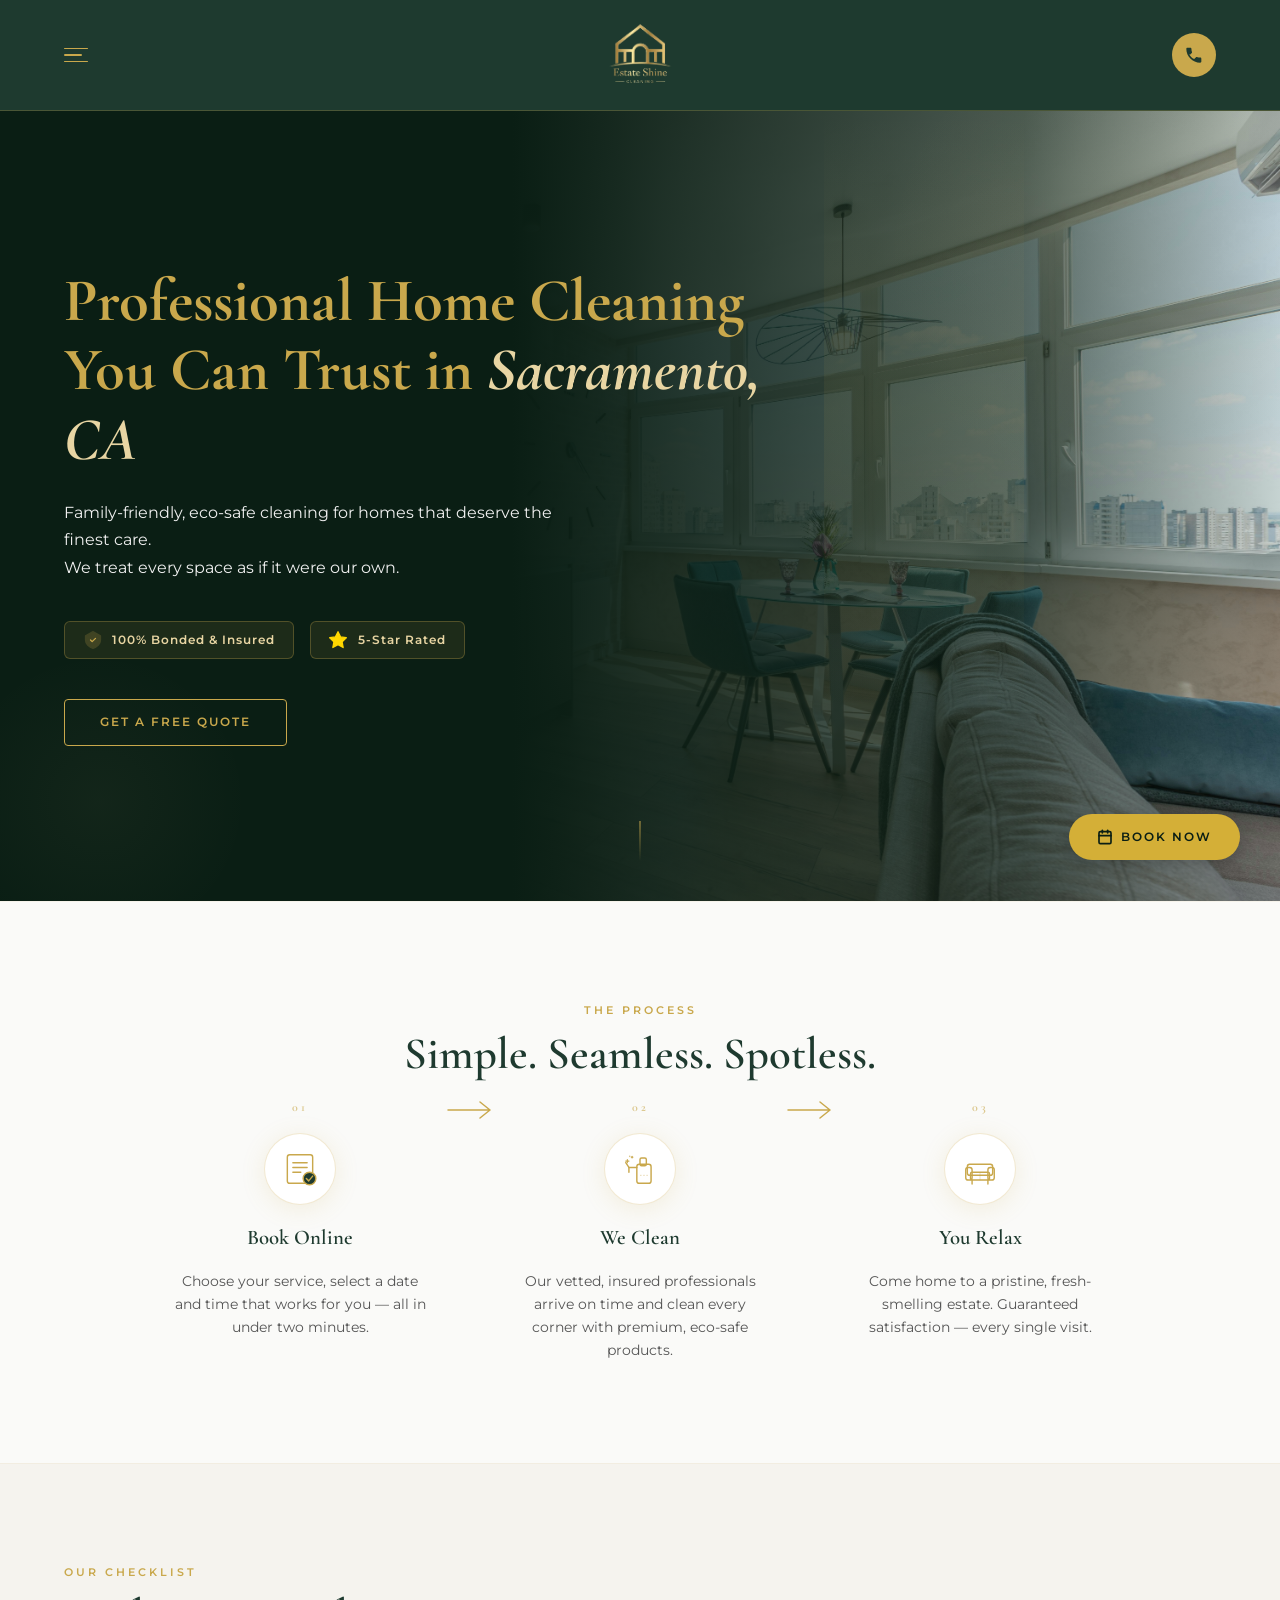
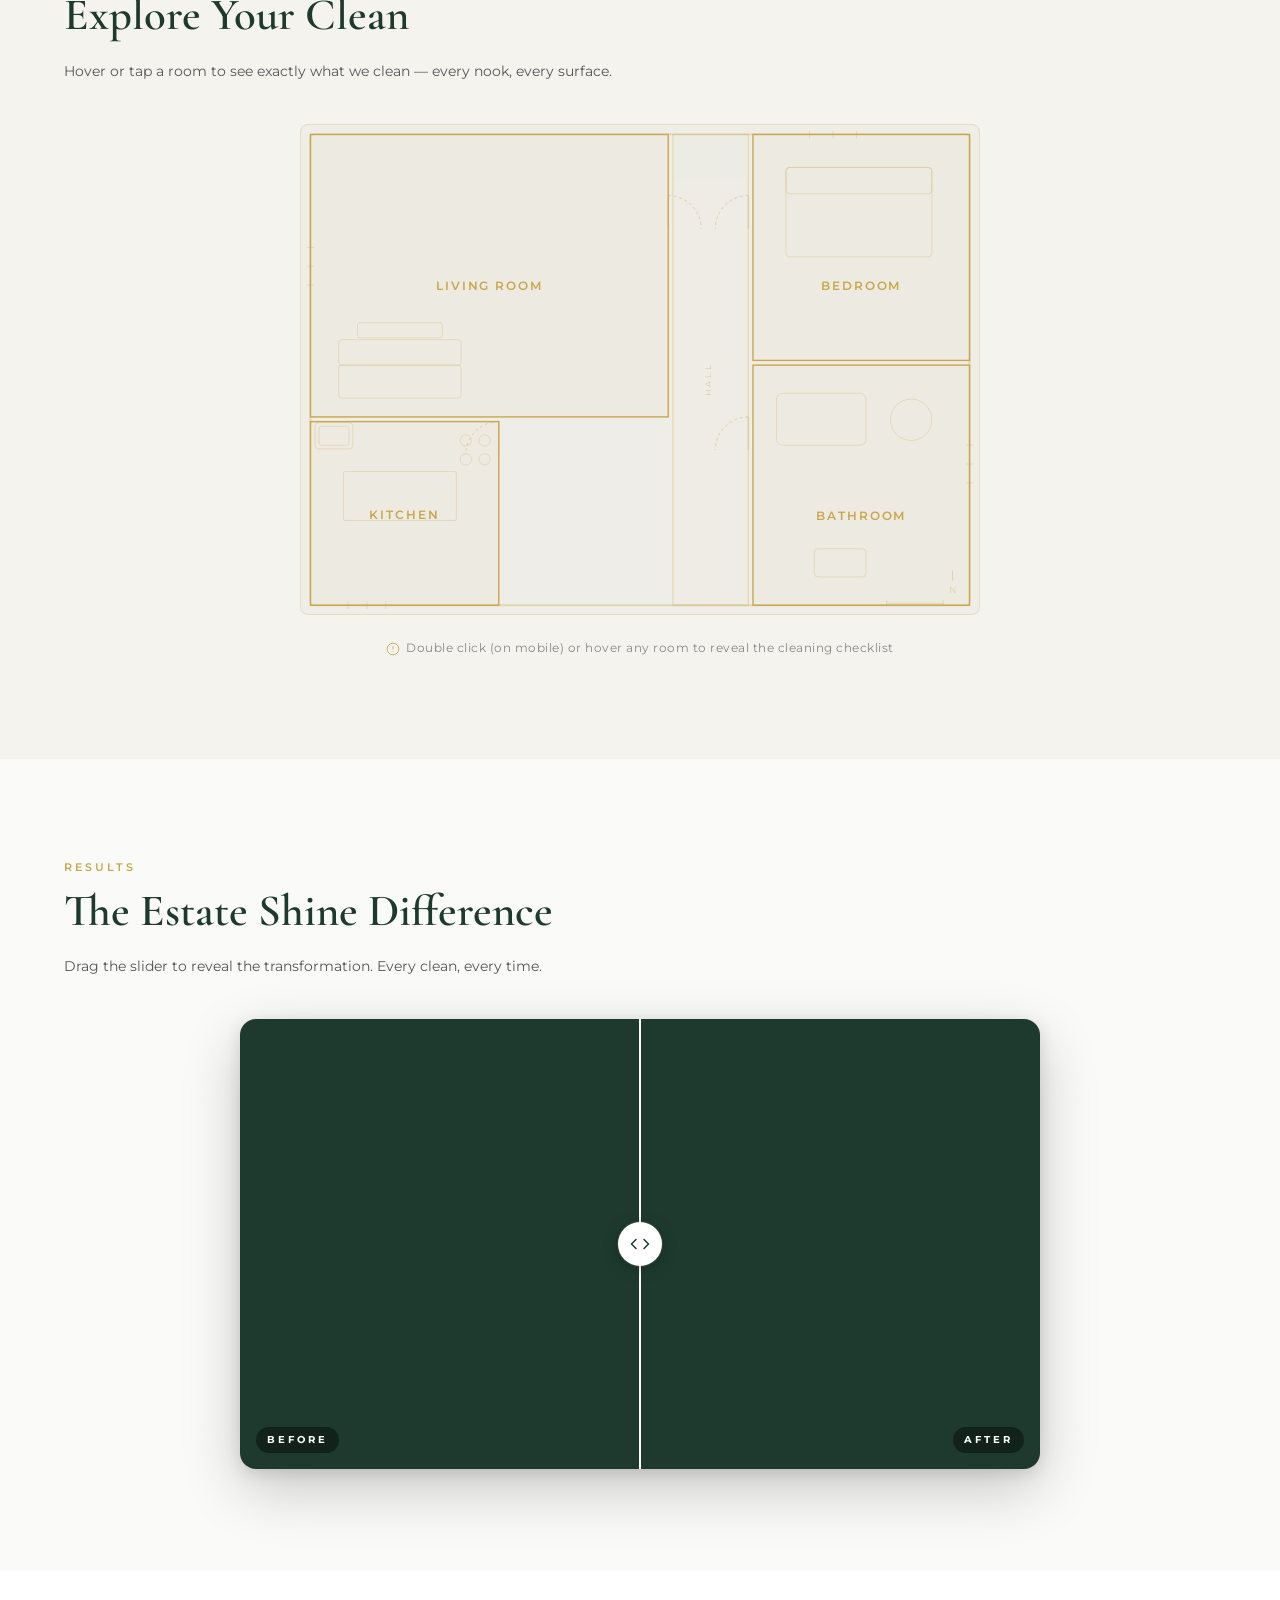
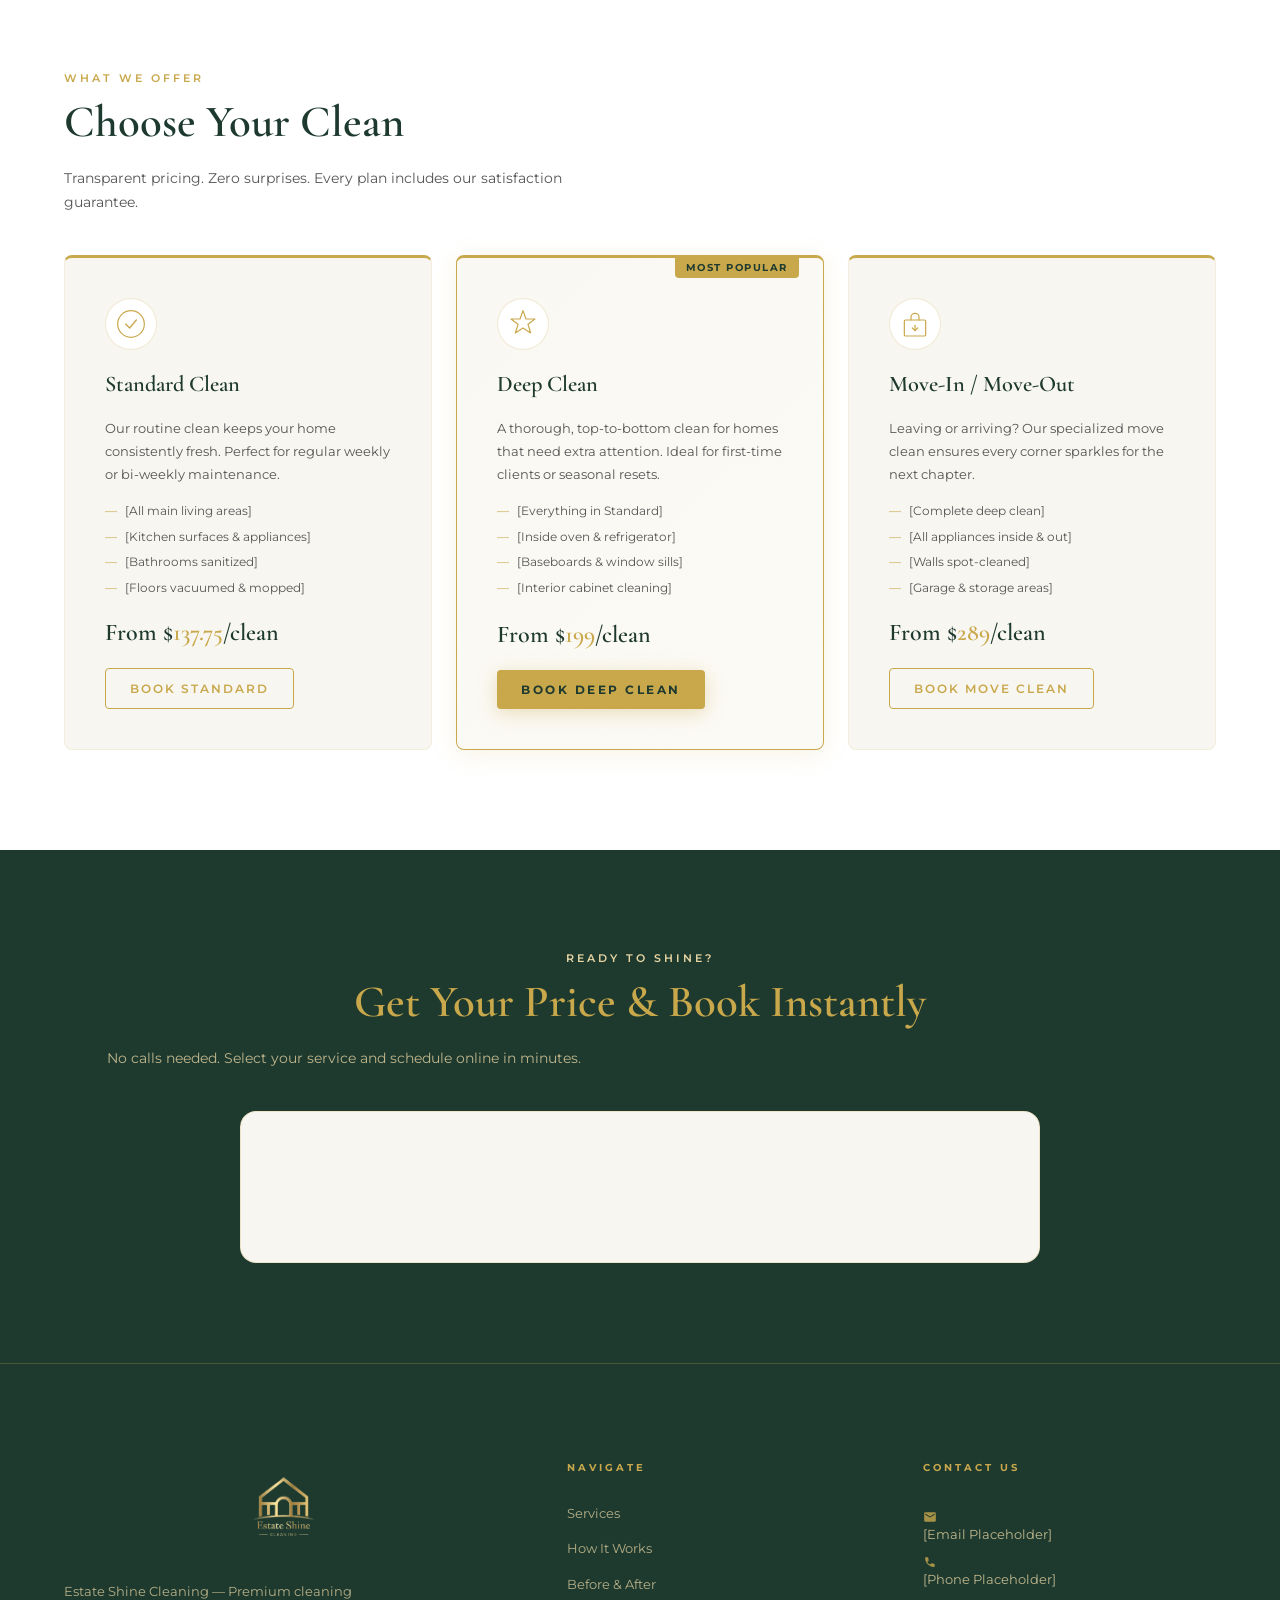
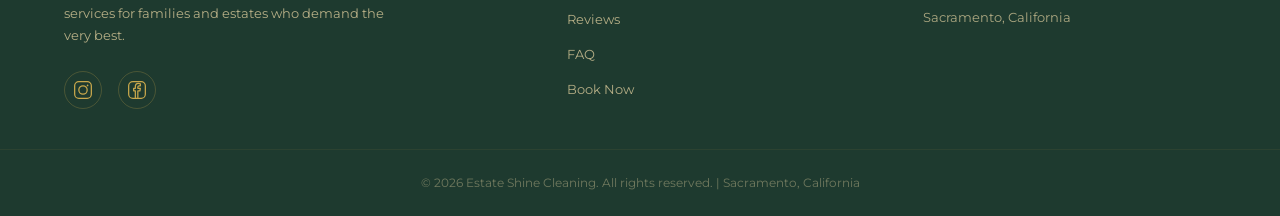
==== commit db1e1324: "overflow-" ====
--- a/index.html
+++ b/index.html
@@ -473,7 +473,7 @@
 
         <!-- BookingKoala widget container -->
         <div id="bookingkoala-widget-container" class="booking-widget-wrapper" aria-label="Online booking form">
-          <iframe src="https://estateshinecleaning.bookingkoala.com/booknow?embed=true" style="border:none;height:1000px" width="100%" scrolling="no"></iframe><script src="https://estateshinecleaning.bookingkoala.com/resources/embed.js"></script>
+          <iframe src="https://estateshinecleaning.bookingkoala.com/booknow?embed=true" style="border:none;display:block;width:100%" scrolling="no"></iframe><script src="https://estateshinecleaning.bookingkoala.com/resources/embed.js"></script>
         </div>
       </div>
     </section>
--- a/style.css
+++ b/style.css
@@ -1032,12 +1032,11 @@
   max-width: 800px;
   width: 100%;
   height: auto;
-  min-height: 1000px;
   background: var(--color-off-white);
   border-radius: var(--radius-lg);
   border: 1px solid var(--color-border);
-  overflow: hidden;
-}
+}
+
 
 /* ─── SCROLL-REVEAL ANIMATIONS ───────────────────────────────── */
 .reveal {
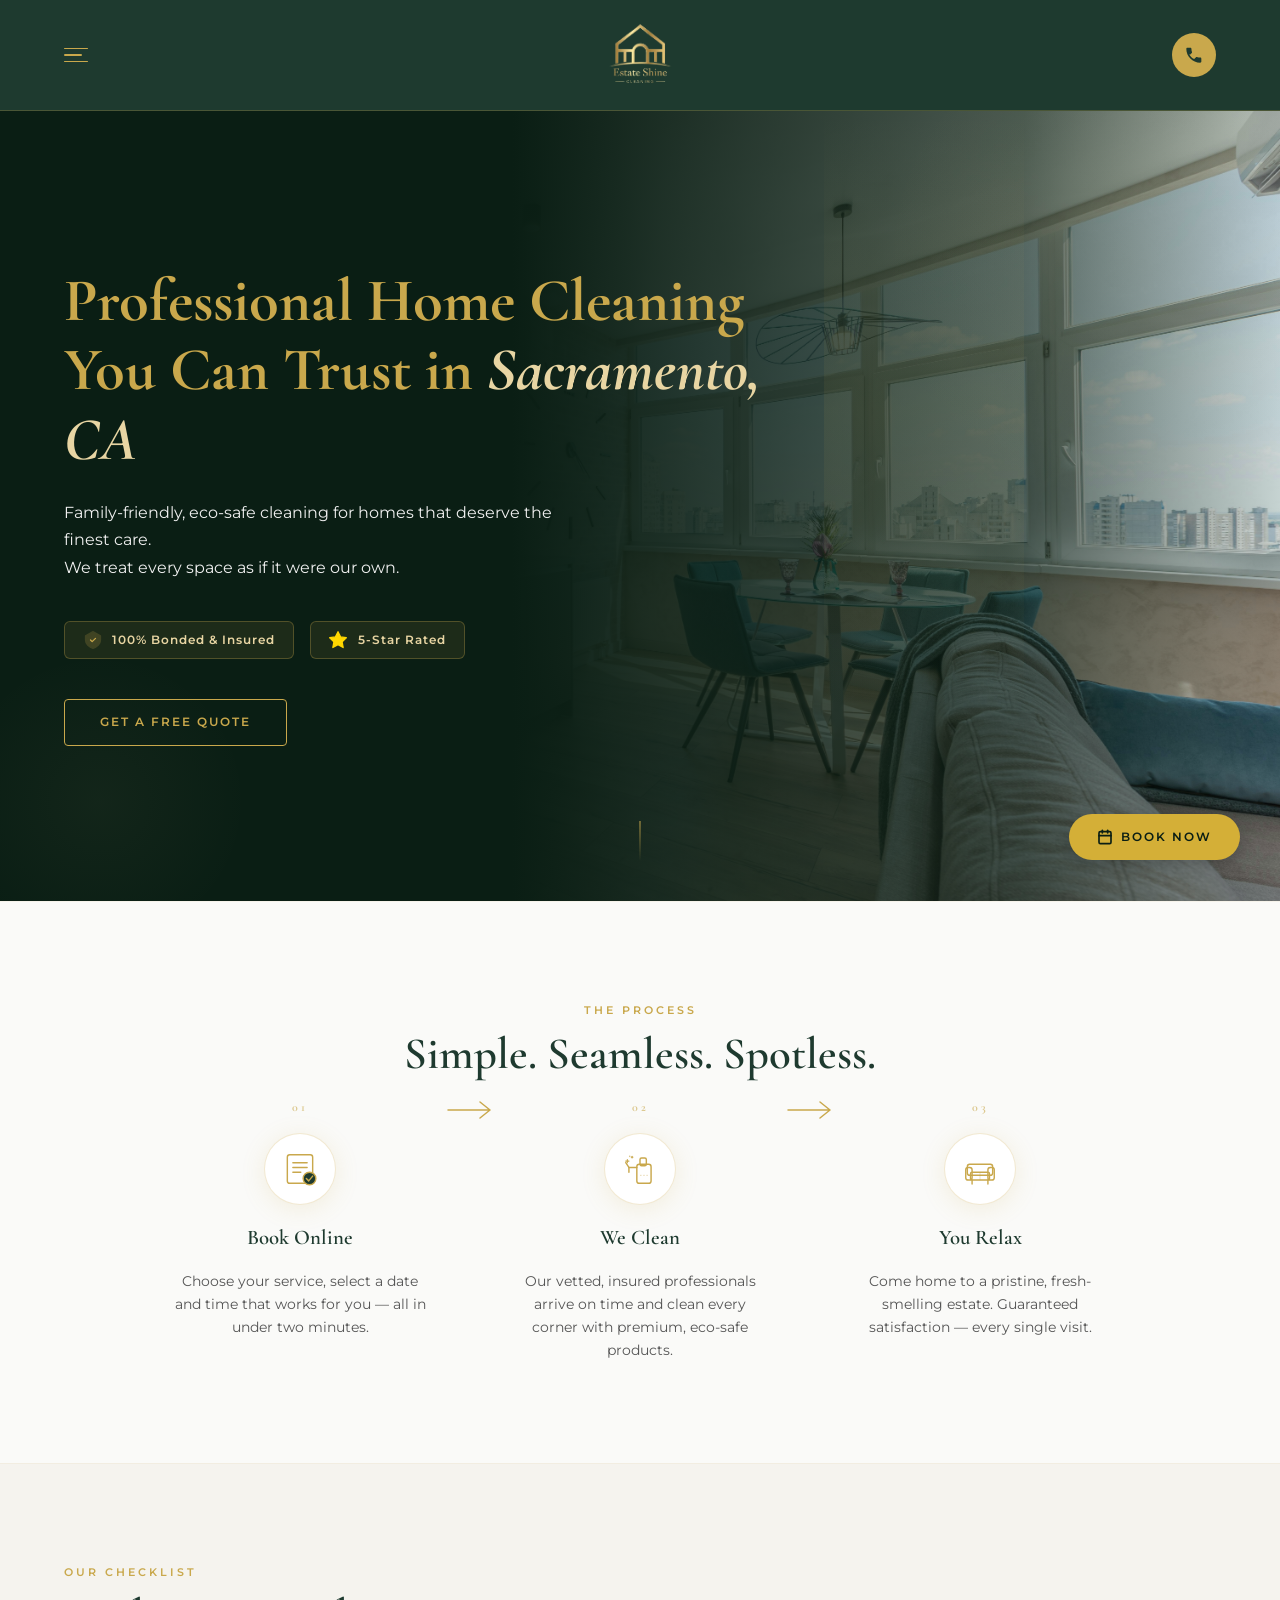
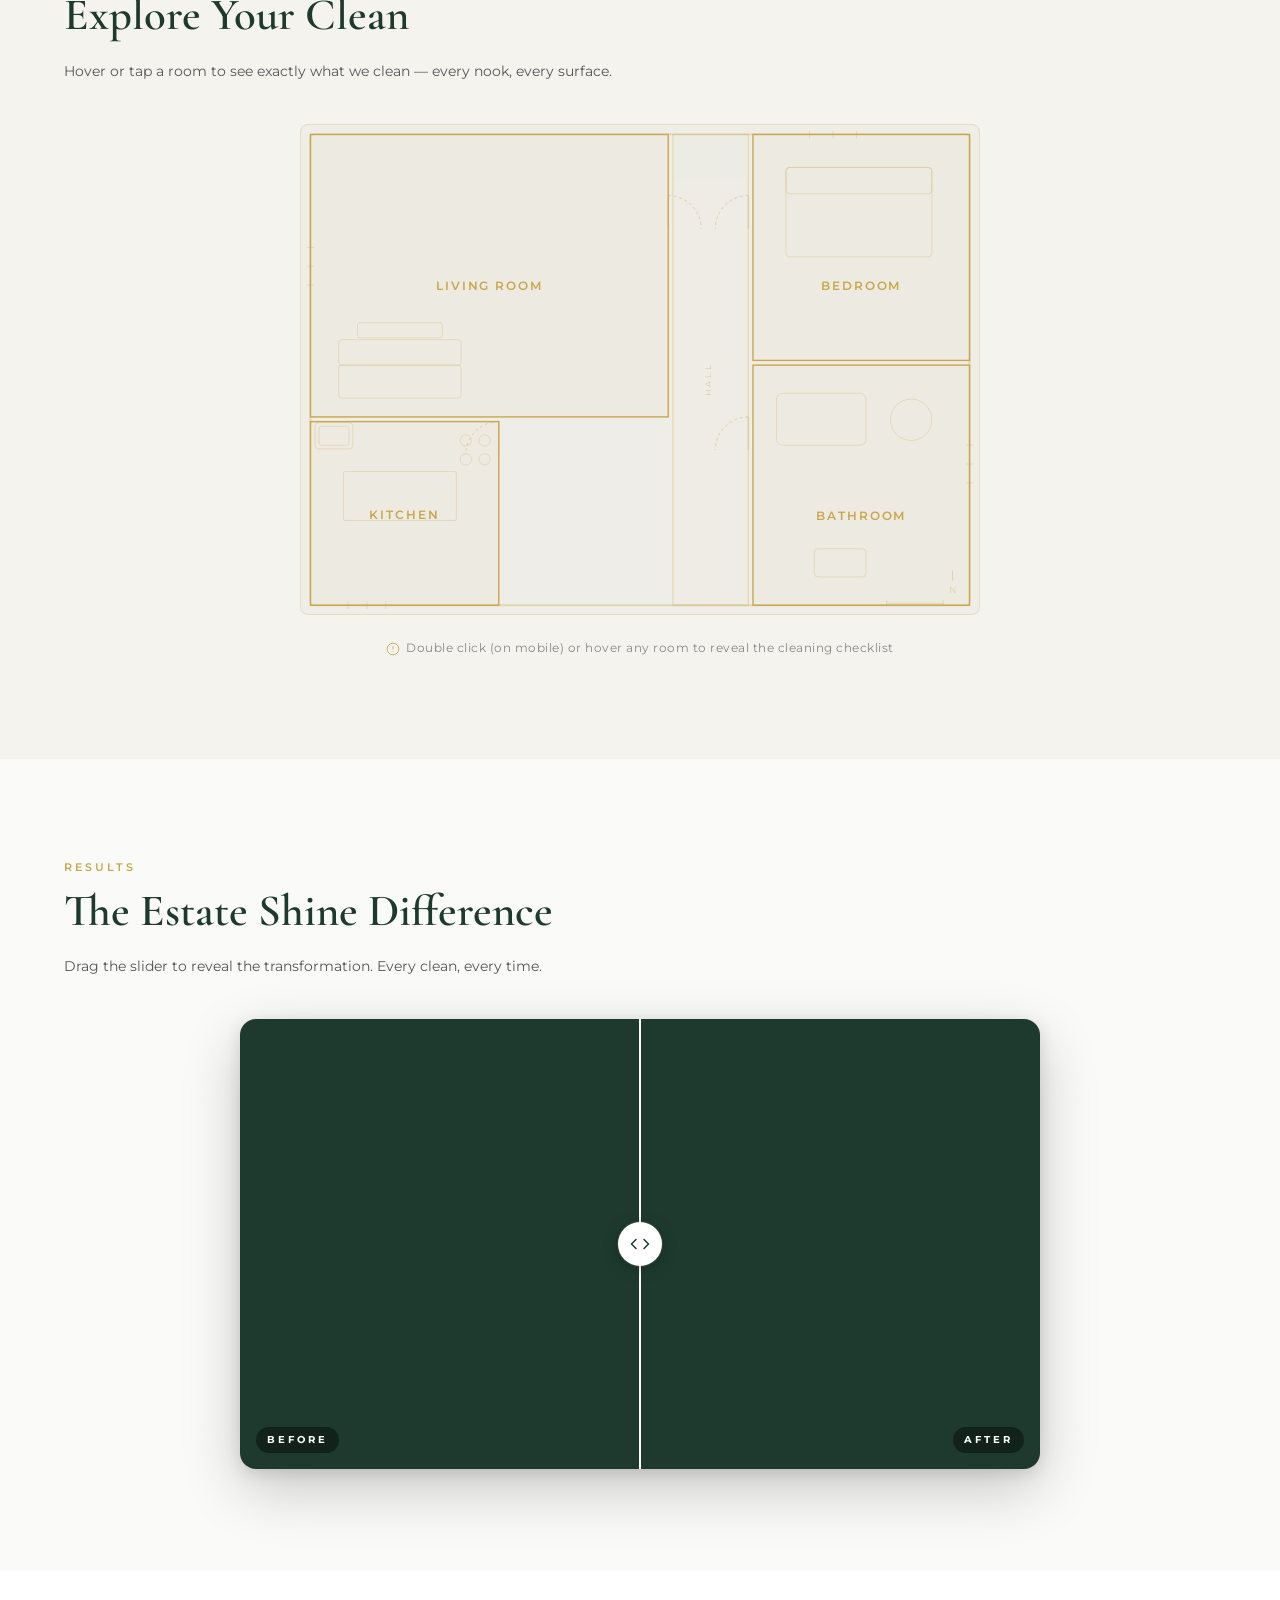
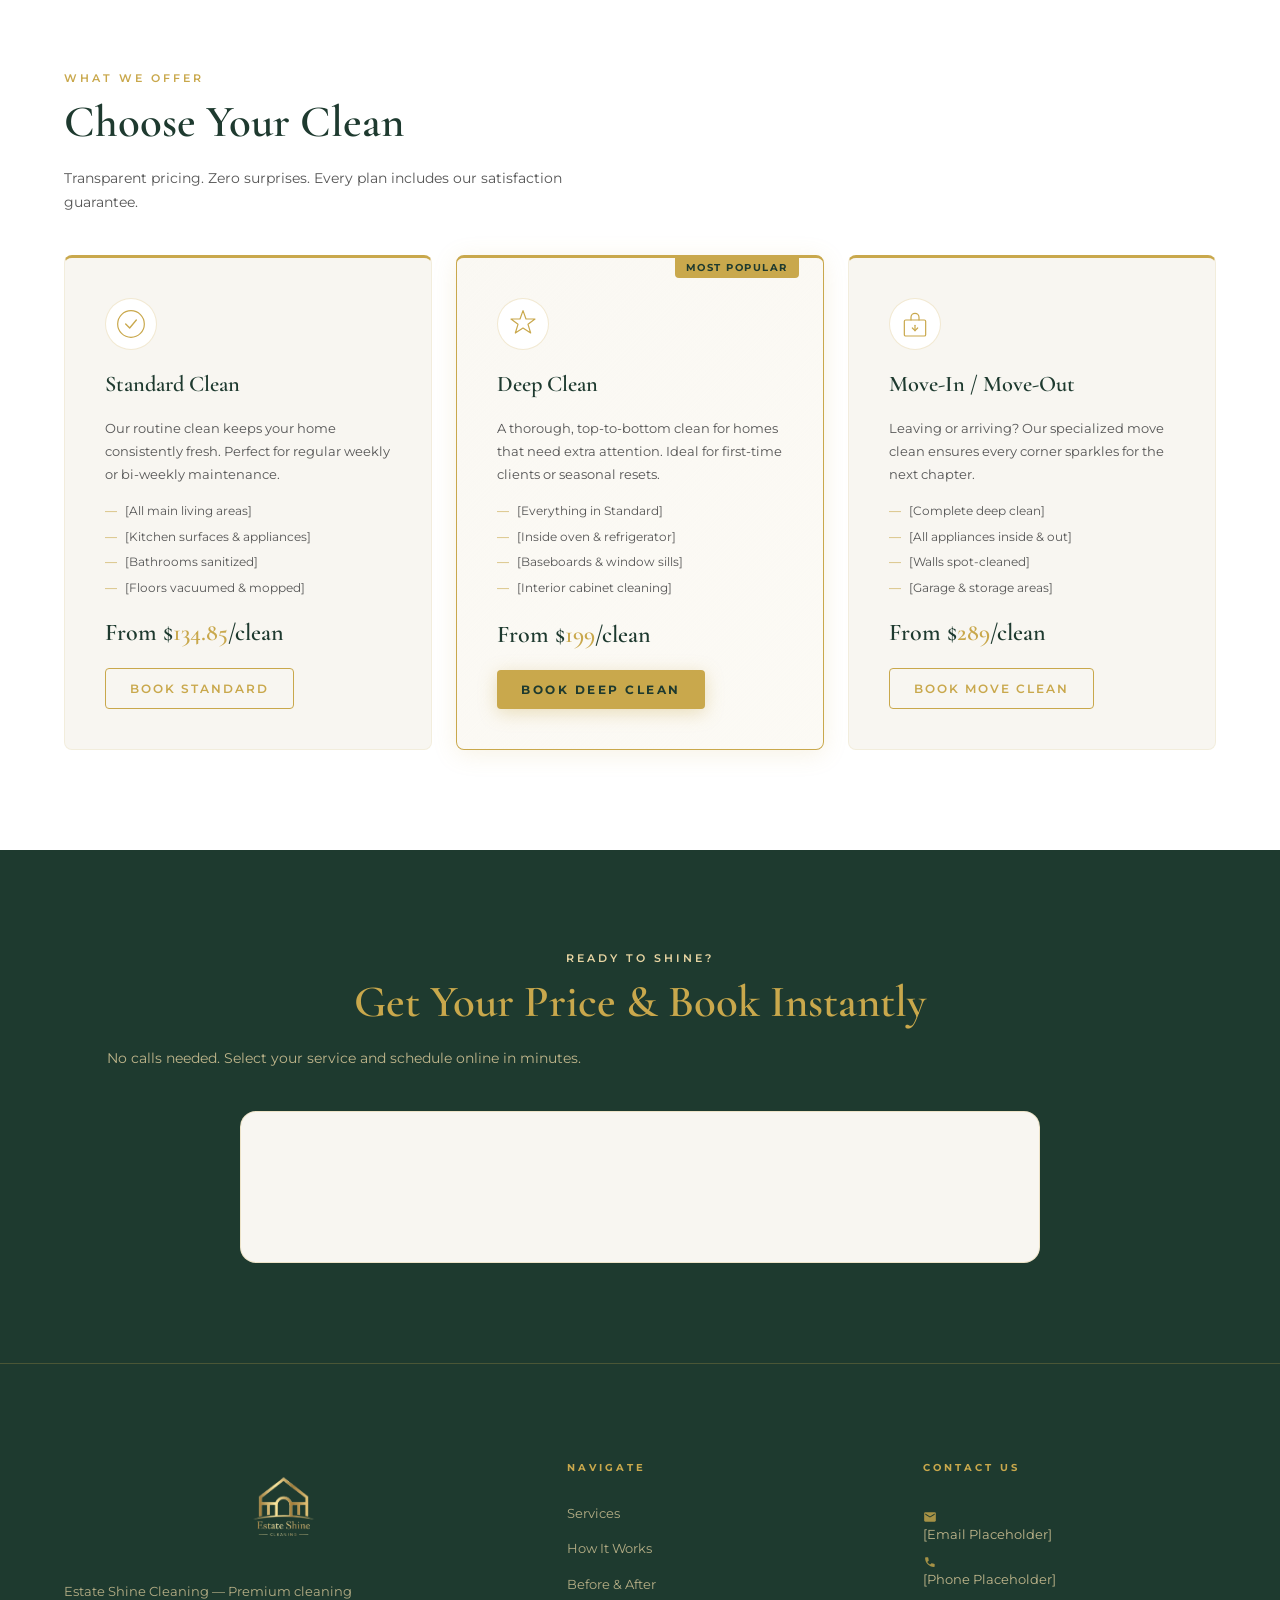
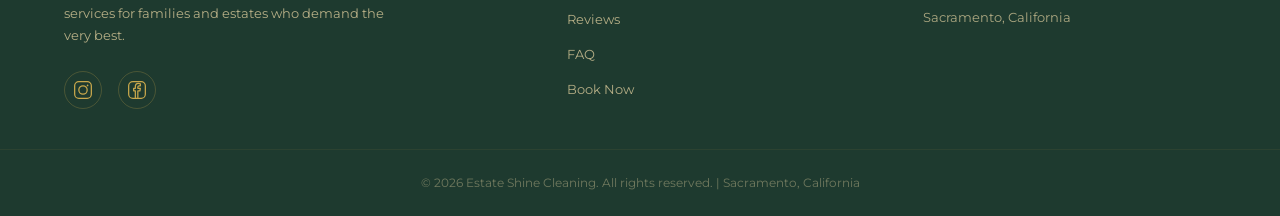
==== commit bb331409: "last" ====
--- a/index.html
+++ b/index.html
@@ -414,7 +414,7 @@
               <li>[Bathrooms sanitized]</li>
               <li>[Floors vacuumed &amp; mopped]</li>
             </ul>
-            <div class="service-card__price">From $<span class="price-placeholder">137.75</span>/clean</div>
+            <div class="service-card__price">From $<span class="price-placeholder">134.85</span>/clean</div>
             <a href="#booking" class="btn btn--outline service-card__btn">Book Standard</a>
           </article>
 
@@ -474,6 +474,7 @@
         <!-- BookingKoala widget container -->
         <div id="bookingkoala-widget-container" class="booking-widget-wrapper" aria-label="Online booking form">
           <iframe src="https://estateshinecleaning.bookingkoala.com/booknow?embed=true" style="border:none;display:block;width:100%" scrolling="no"></iframe><script src="https://estateshinecleaning.bookingkoala.com/resources/embed.js"></script>
+          <a id="booking-mobile-overlay" class="booking-mobile-overlay" href="https://estateshinecleaning.bookingkoala.com/booknow" target="_blank" rel="noopener" aria-label="Book now — opens booking form"></a>
         </div>
       </div>
     </section>
--- a/style.css
+++ b/style.css
@@ -1035,8 +1035,24 @@
   background: var(--color-off-white);
   border-radius: var(--radius-lg);
   border: 1px solid var(--color-border);
-}
-
+  position: relative; /* needed for overlay positioning */
+}
+
+/* Invisible tap overlay — desktop: hidden; mobile: covers the iframe */
+.booking-mobile-overlay {
+  display: none;
+}
+
+@media (max-width: 767px) {
+  .booking-mobile-overlay {
+    display: block;
+    position: absolute;
+    inset: 0;
+    z-index: 10;
+    background: transparent;
+    cursor: pointer;
+  }
+}
 
 /* ─── SCROLL-REVEAL ANIMATIONS ───────────────────────────────── */
 .reveal {
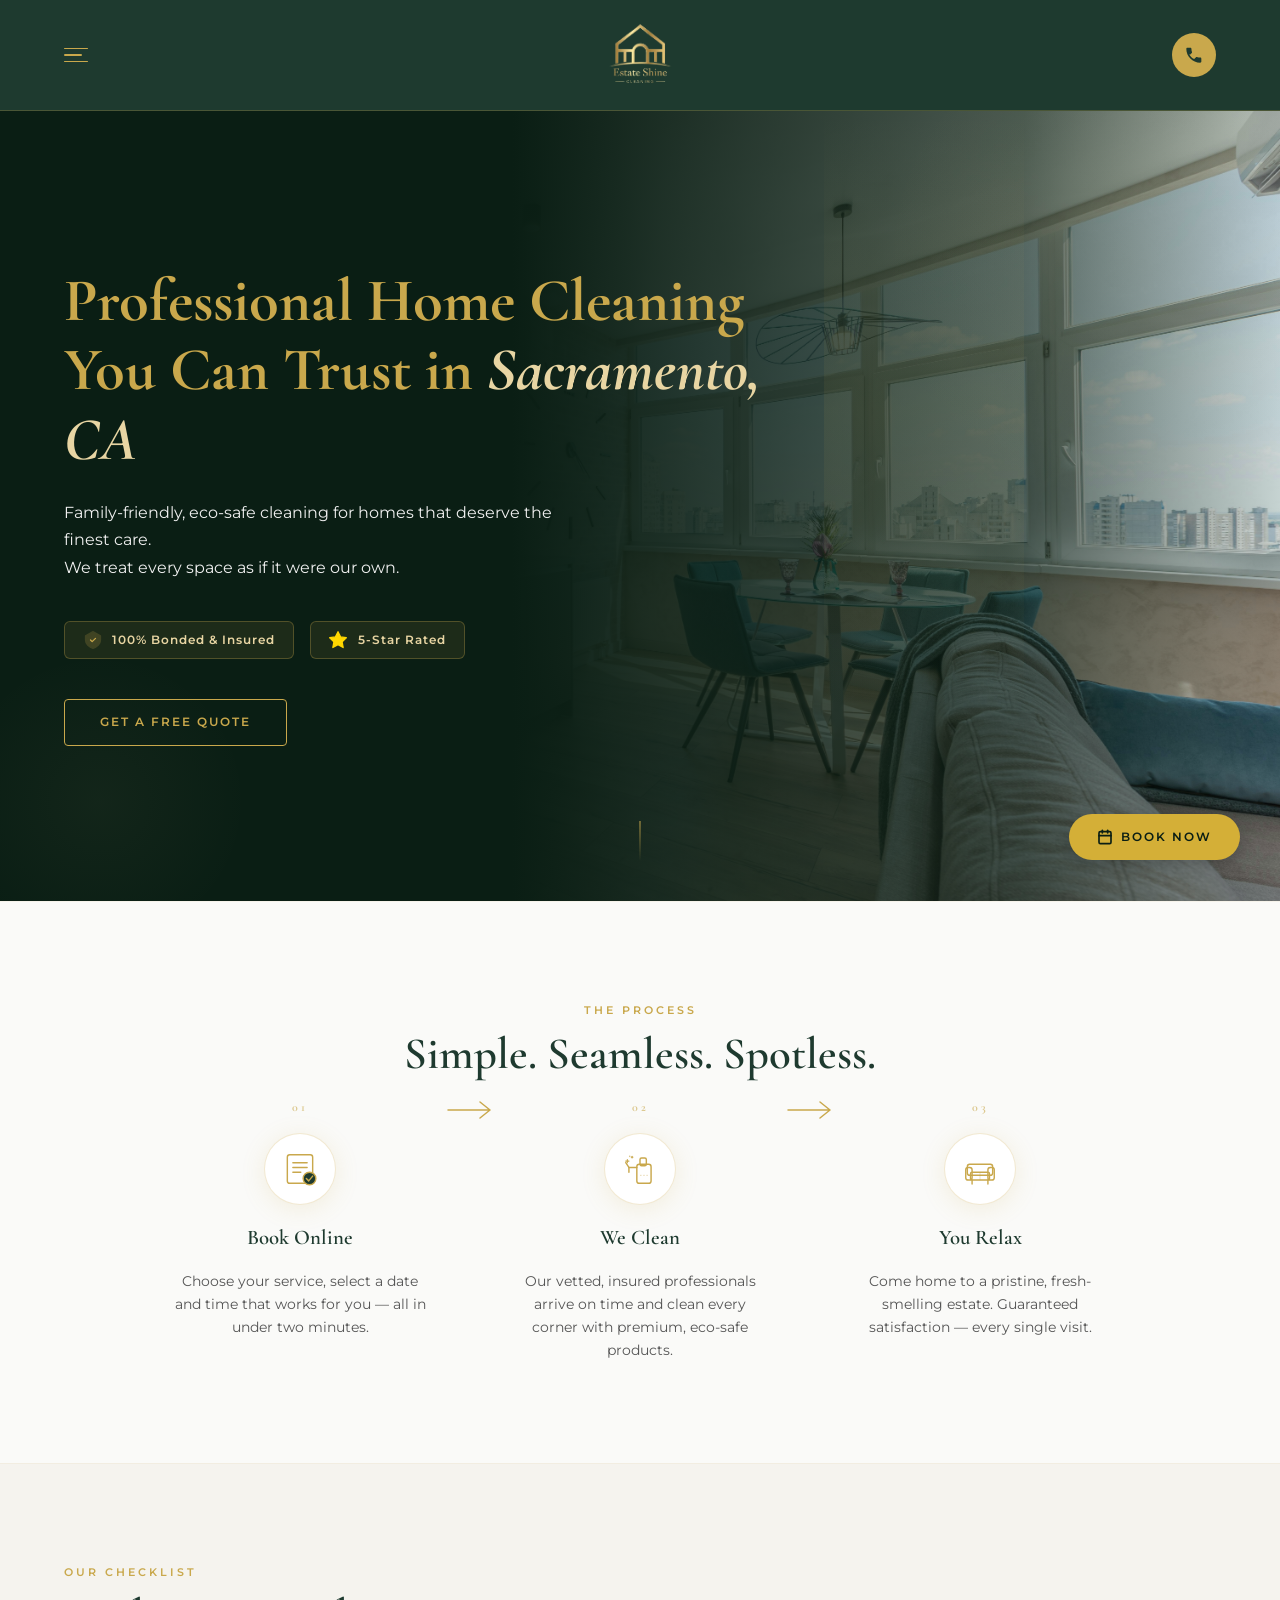
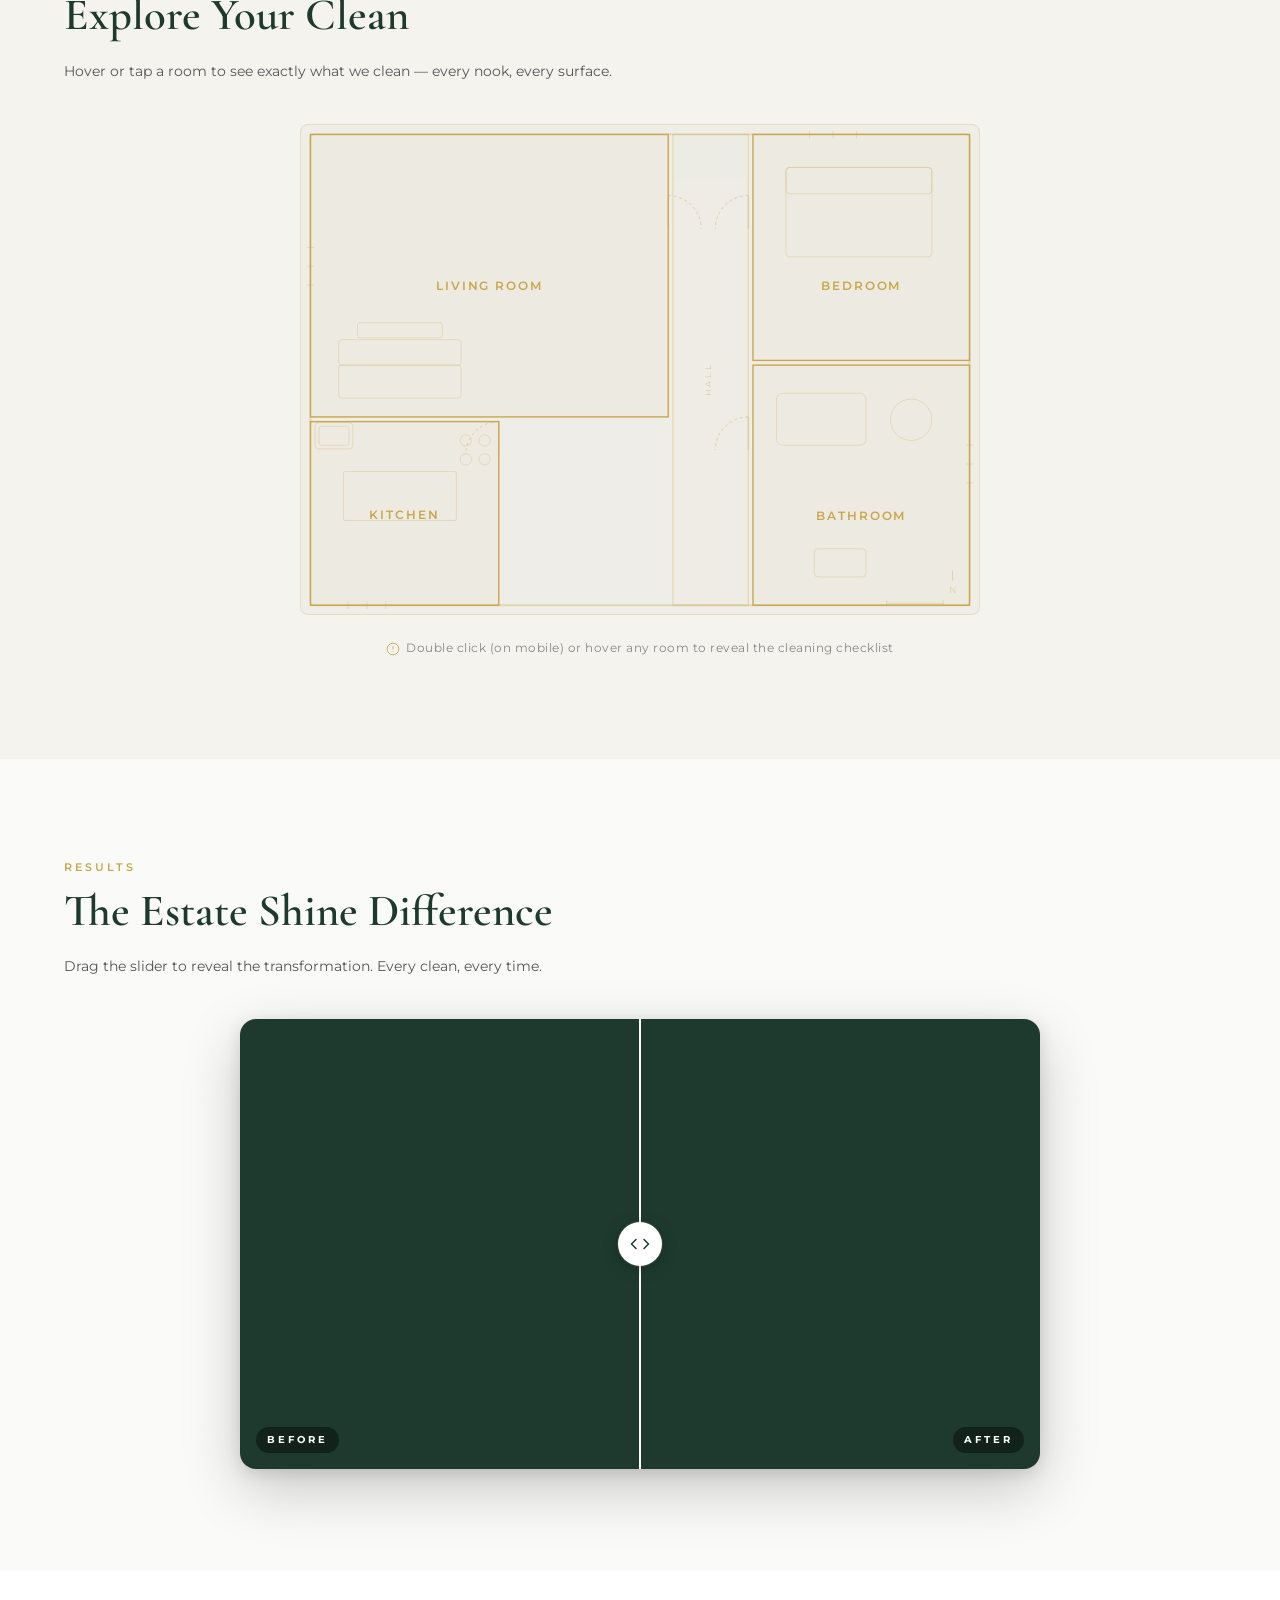
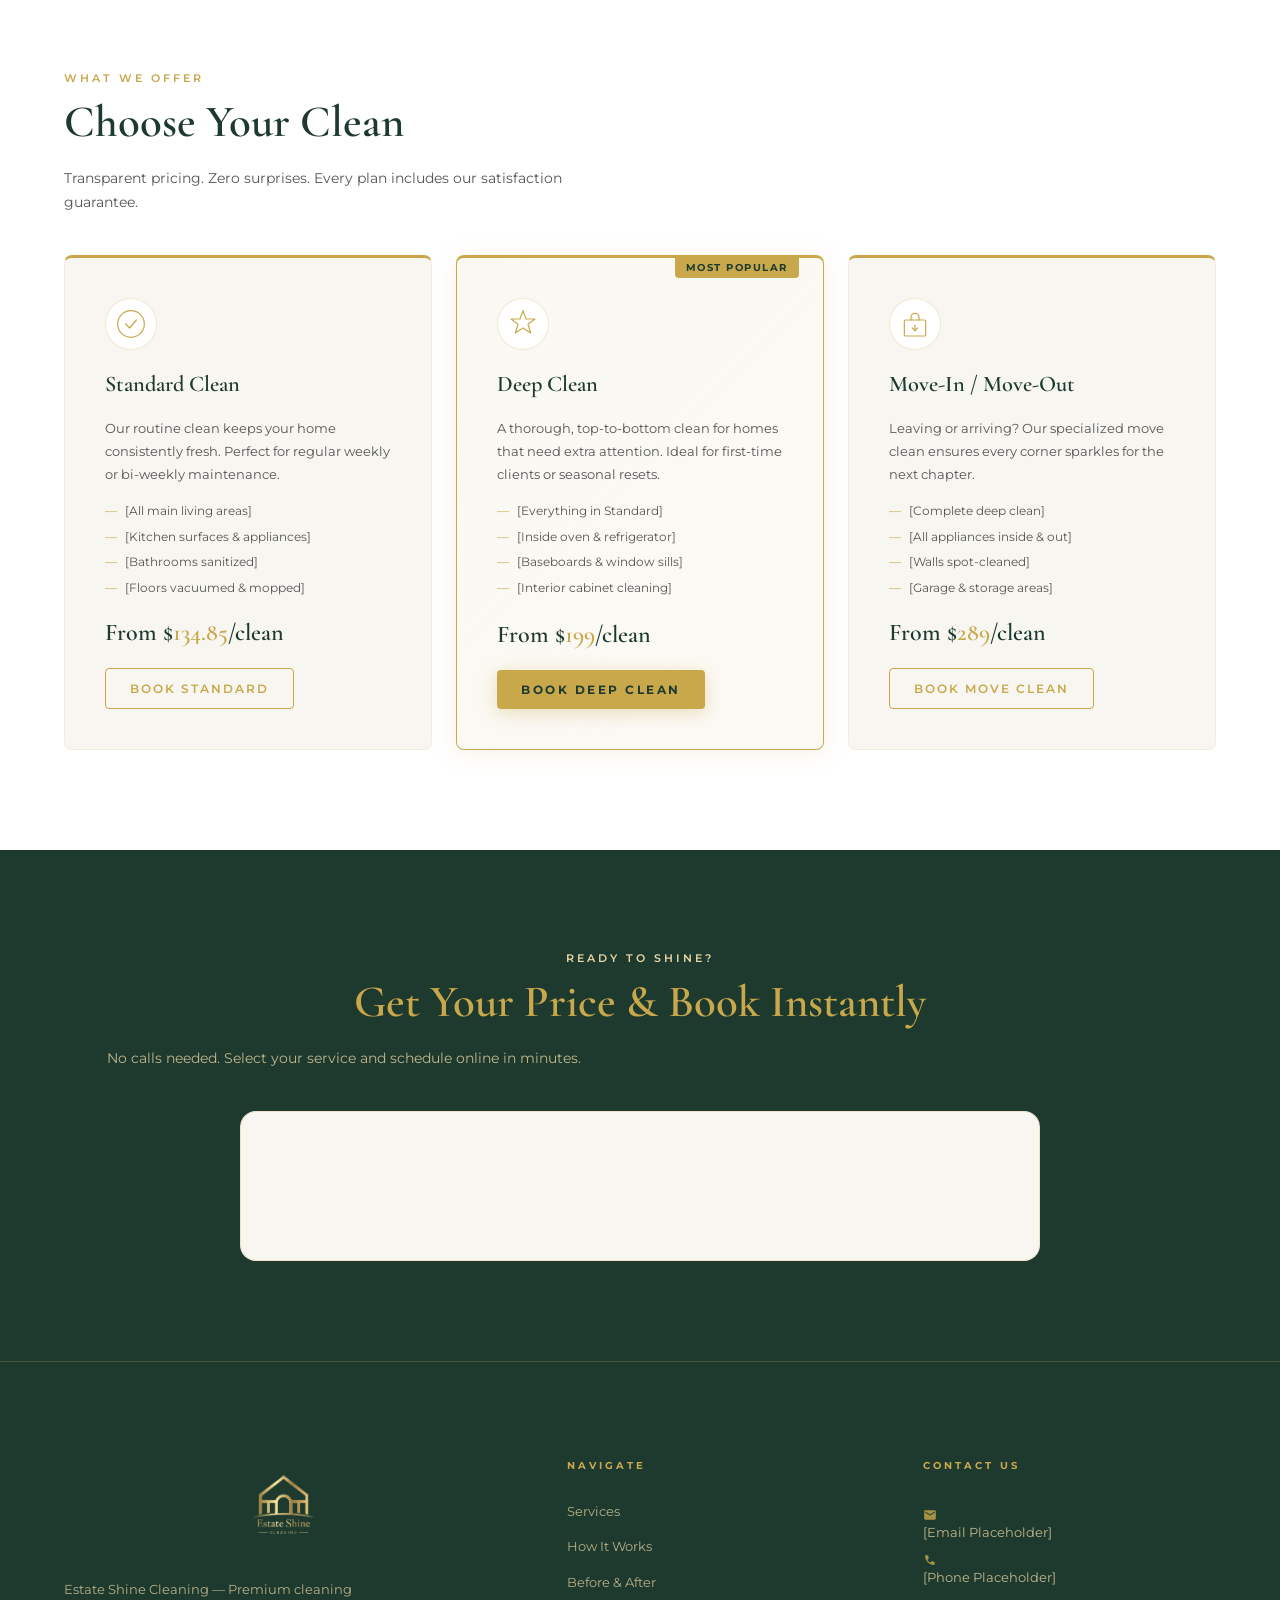
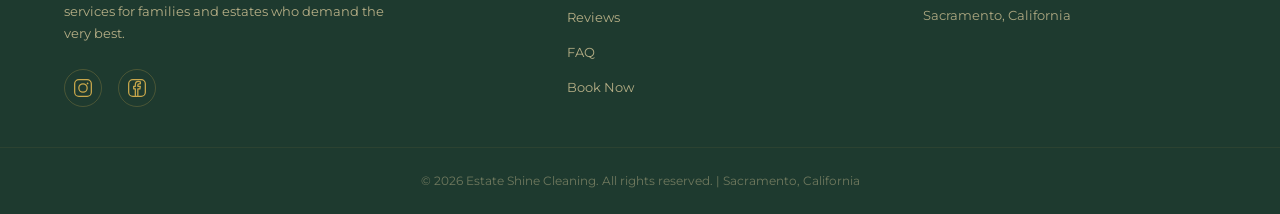
==== commit d7655889: "update for mobile" ====
--- a/index.html
+++ b/index.html
@@ -471,10 +471,20 @@
         <h2 id="booking-heading" class="section-heading" style="color: var(--color-gold);">Get Your Price &amp; Book Instantly</h2>
         <p class="section-subtext" style="color: var(--color-gold-light); opacity: 0.8;">No calls needed. Select your service and schedule online in minutes.</p>
 
-        <!-- BookingKoala widget container -->
+        <!-- BookingKoala widget container (desktop only) -->
         <div id="bookingkoala-widget-container" class="booking-widget-wrapper" aria-label="Online booking form">
           <iframe src="https://estateshinecleaning.bookingkoala.com/booknow?embed=true" style="border:none;display:block;width:100%" scrolling="no"></iframe><script src="https://estateshinecleaning.bookingkoala.com/resources/embed.js"></script>
           <a id="booking-mobile-overlay" class="booking-mobile-overlay" href="https://estateshinecleaning.bookingkoala.com/booknow" target="_blank" rel="noopener" aria-label="Book now — opens booking form"></a>
+        </div>
+
+        <!-- Mobile CTA (replaces iframe on small screens) -->
+        <div class="booking-mobile-cta" aria-label="Book a cleaning on mobile">
+          <p class="booking-mobile-cta__hint">Online booking — fast &amp; easy</p>
+          <a href="https://estateshinecleaning.bookingkoala.com/booknow" target="_blank" rel="noopener" class="booking-mobile-cta__btn">
+            <svg xmlns="http://www.w3.org/2000/svg" width="20" height="20" viewBox="0 0 24 24" fill="none" stroke="currentColor" stroke-width="2.5" stroke-linecap="round" stroke-linejoin="round" aria-hidden="true"><rect x="3" y="4" width="18" height="18" rx="2" ry="2"/><line x1="16" y1="2" x2="16" y2="6"/><line x1="8" y1="2" x2="8" y2="6"/><line x1="3" y1="10" x2="21" y2="10"/></svg>
+            Book in 60s &amp; Get Instant Quote
+          </a>
+          <p class="booking-mobile-cta__sub">No calls needed &nbsp;·&nbsp; Instant confirmation</p>
         </div>
       </div>
     </section>
--- a/style.css
+++ b/style.css
@@ -1034,8 +1034,21 @@
   height: auto;
   background: var(--color-off-white);
   border-radius: var(--radius-lg);
+  border: none; /* border moved to ::after so it renders above the iframe */
+  position: relative;
+  overflow: hidden; /* clips iframe corners to match border-radius */
+}
+
+/* Visual border rendered on top of the iframe — pointer-events: none so
+   clicks pass straight through to the form on both desktop and mobile */
+.booking-widget-wrapper::after {
+  content: '';
+  position: absolute;
+  inset: 0;
+  border-radius: var(--radius-lg);
   border: 1px solid var(--color-border);
-  position: relative; /* needed for overlay positioning */
+  pointer-events: none;
+  z-index: 20; /* above the mobile tap overlay (z-index: 10) */
 }
 
 /* Invisible tap overlay — desktop: hidden; mobile: covers the iframe */
@@ -1051,6 +1064,72 @@
     z-index: 10;
     background: transparent;
     cursor: pointer;
+  }
+}
+
+/* ── Mobile booking CTA (shown only on mobile, hidden on desktop) ── */
+.booking-mobile-cta {
+  display: none;
+}
+
+@media (max-width: 767px) {
+  /* Hide the iframe wrapper entirely on mobile */
+  .booking-widget-wrapper {
+    display: none;
+  }
+
+  /* Show the mobile CTA block */
+  .booking-mobile-cta {
+    display: flex;
+    flex-direction: column;
+    align-items: center;
+    gap: 16px;
+    padding: 40px 24px;
+    text-align: center;
+  }
+
+  .booking-mobile-cta__hint {
+    font-family: var(--font-sans);
+    font-size: 0.72rem;
+    font-weight: 600;
+    letter-spacing: 2px;
+    text-transform: uppercase;
+    color: var(--color-gold-light);
+    margin: 0;
+    opacity: 0.85;
+  }
+
+  .booking-mobile-cta__btn {
+    display: inline-flex;
+    align-items: center;
+    justify-content: center;
+    gap: 10px;
+    width: 100%;
+    max-width: 380px;
+    padding: 20px 28px;
+    background: var(--color-gold);
+    color: var(--color-green);
+    font-family: var(--font-sans);
+    font-size: 1rem;
+    font-weight: 700;
+    letter-spacing: 0.5px;
+    text-decoration: none;
+    border-radius: 50px;
+    box-shadow: 0 8px 32px rgba(212, 175, 55, 0.35), 0 2px 8px rgba(0, 0, 0, 0.15);
+    transition: transform 0.2s ease, box-shadow 0.2s ease;
+  }
+
+  .booking-mobile-cta__btn:active {
+    transform: scale(0.97);
+    box-shadow: 0 4px 16px rgba(212, 175, 55, 0.25);
+  }
+
+  .booking-mobile-cta__sub {
+    font-family: var(--font-sans);
+    font-size: 0.78rem;
+    color: var(--color-gold-light);
+    margin: 0;
+    opacity: 0.65;
   }
 }
 
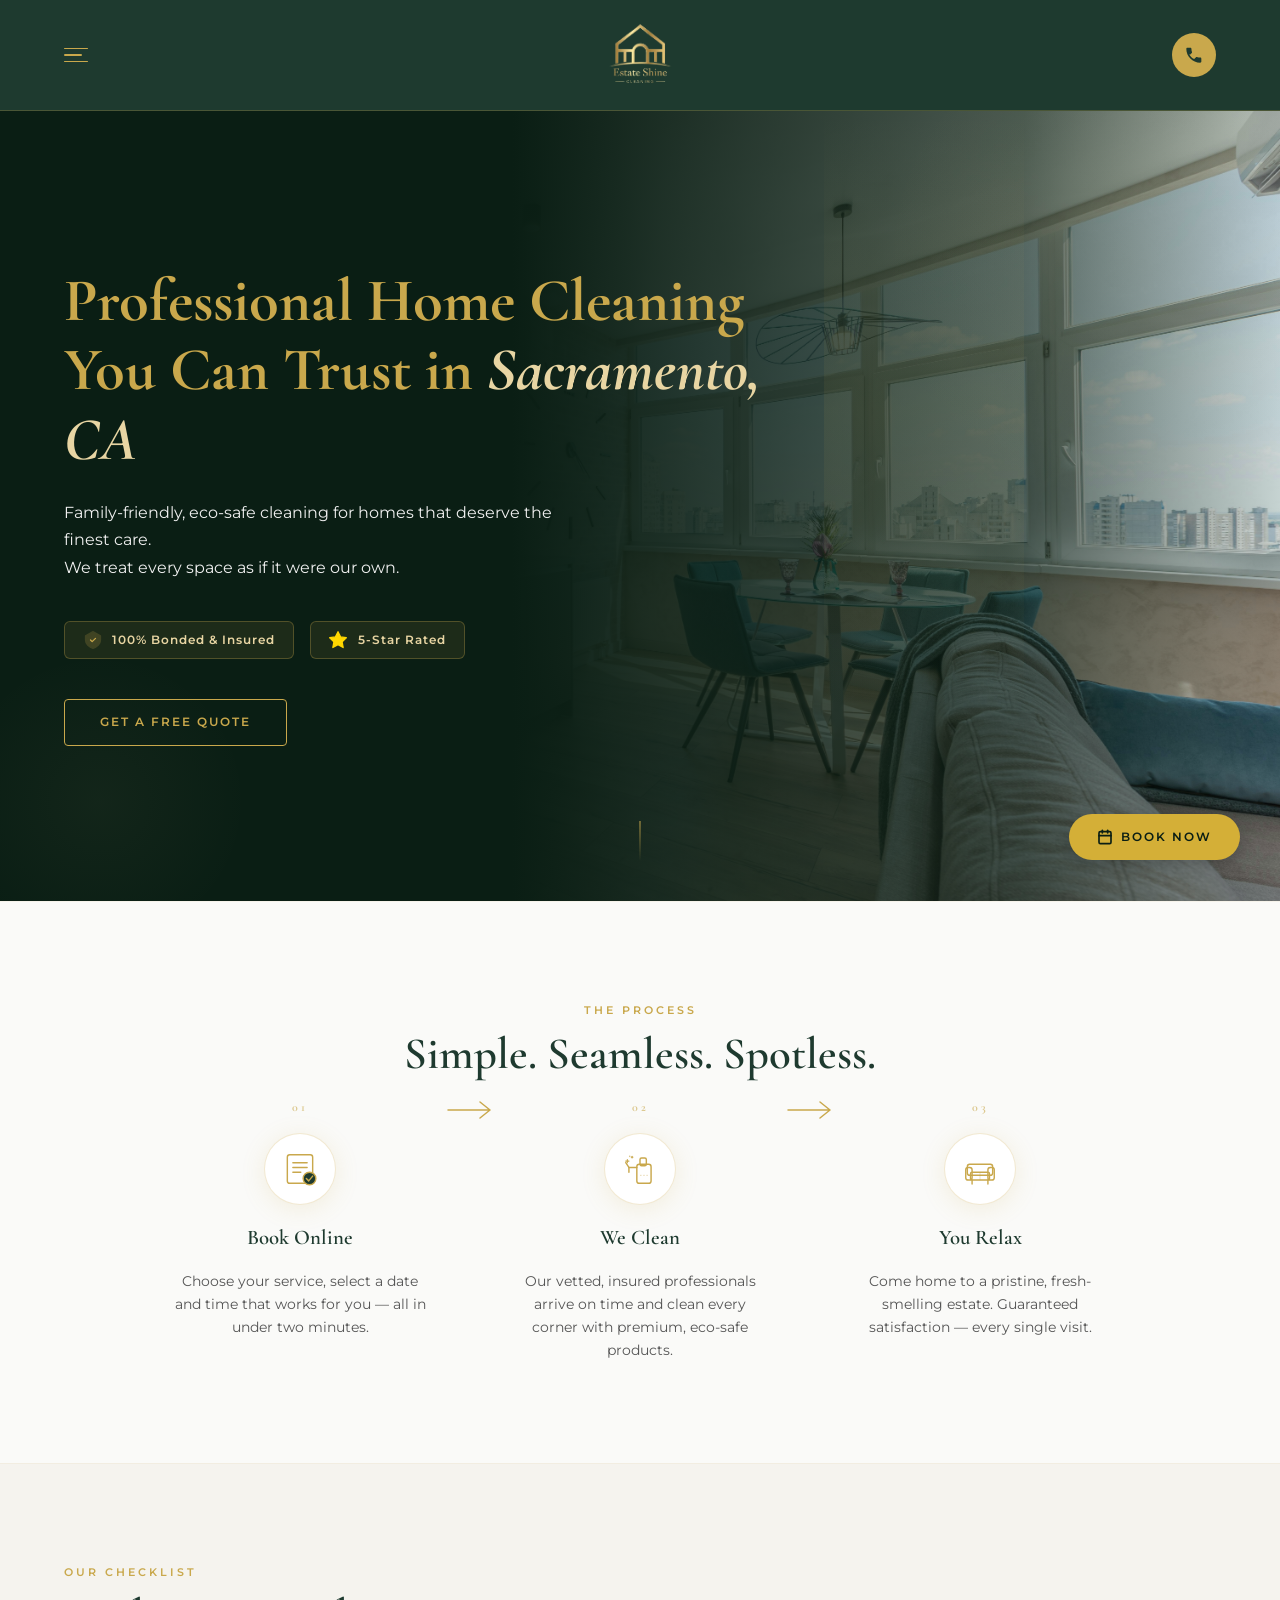
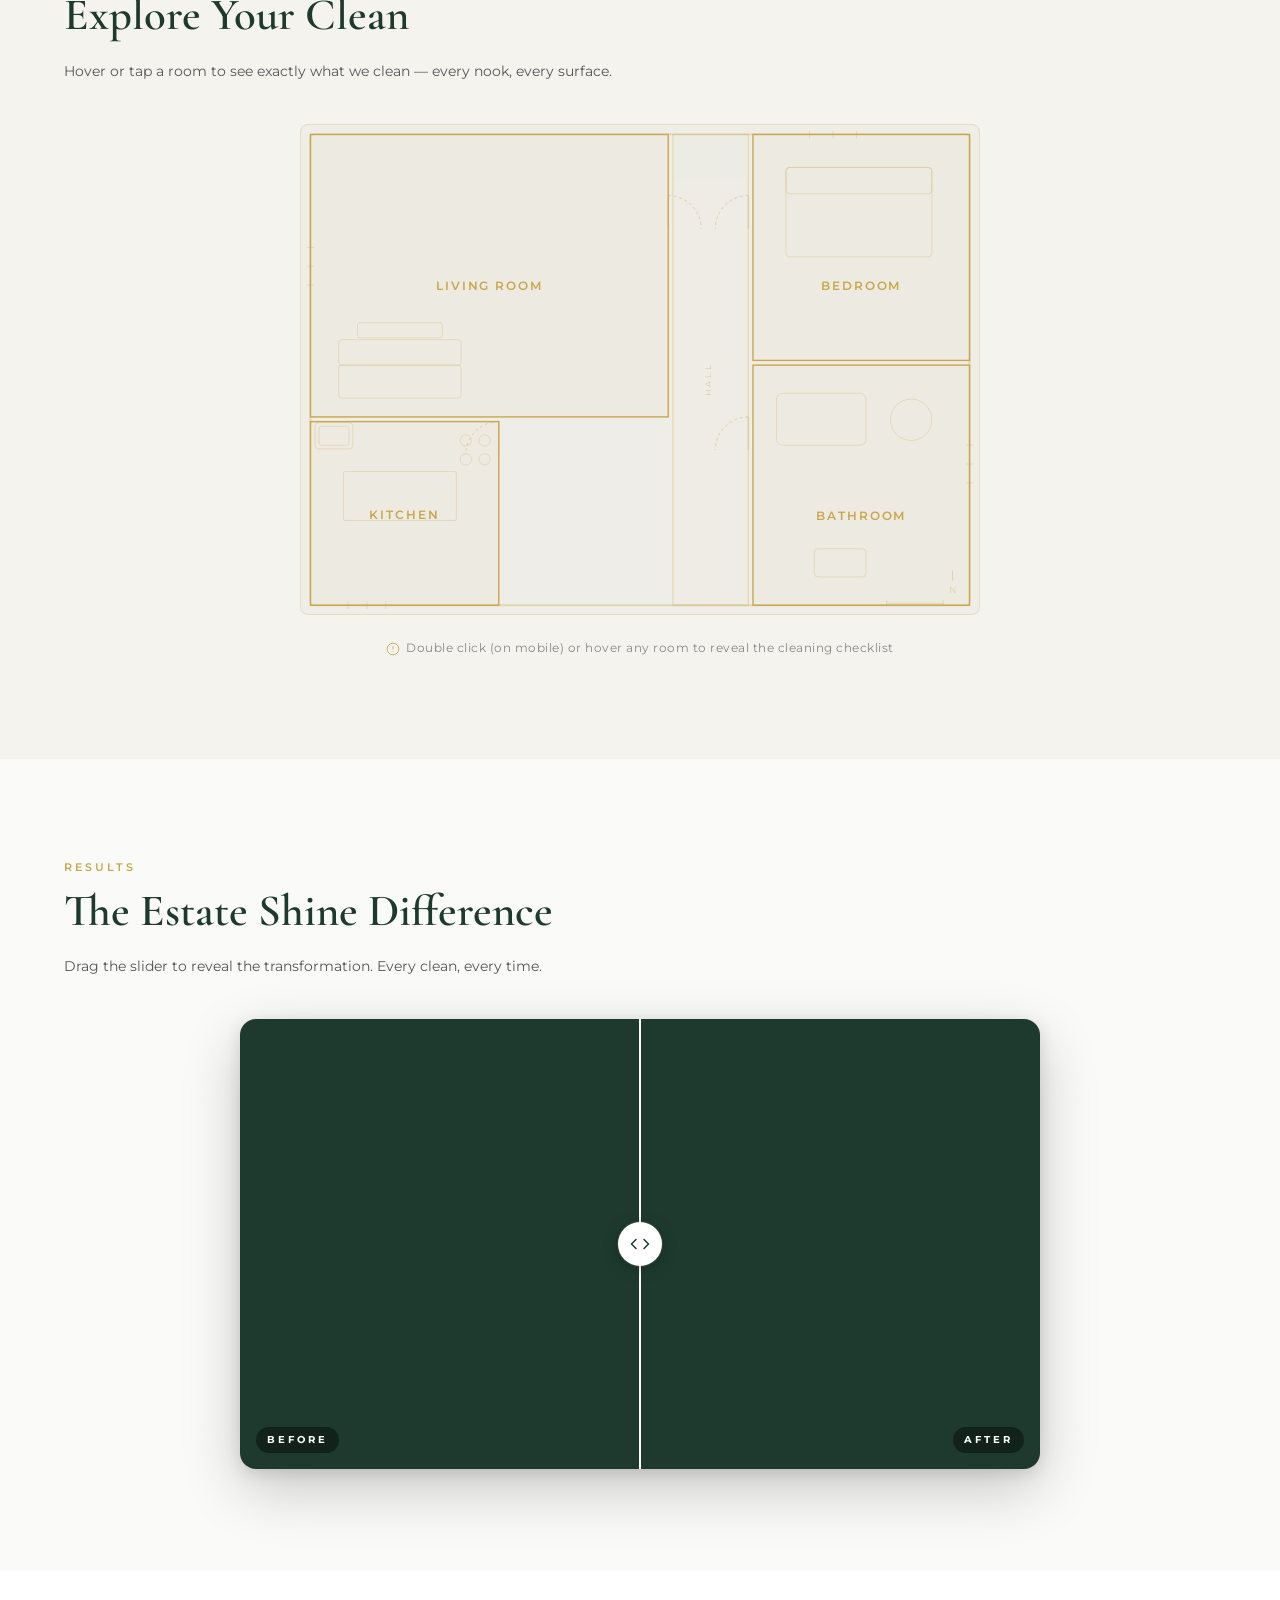
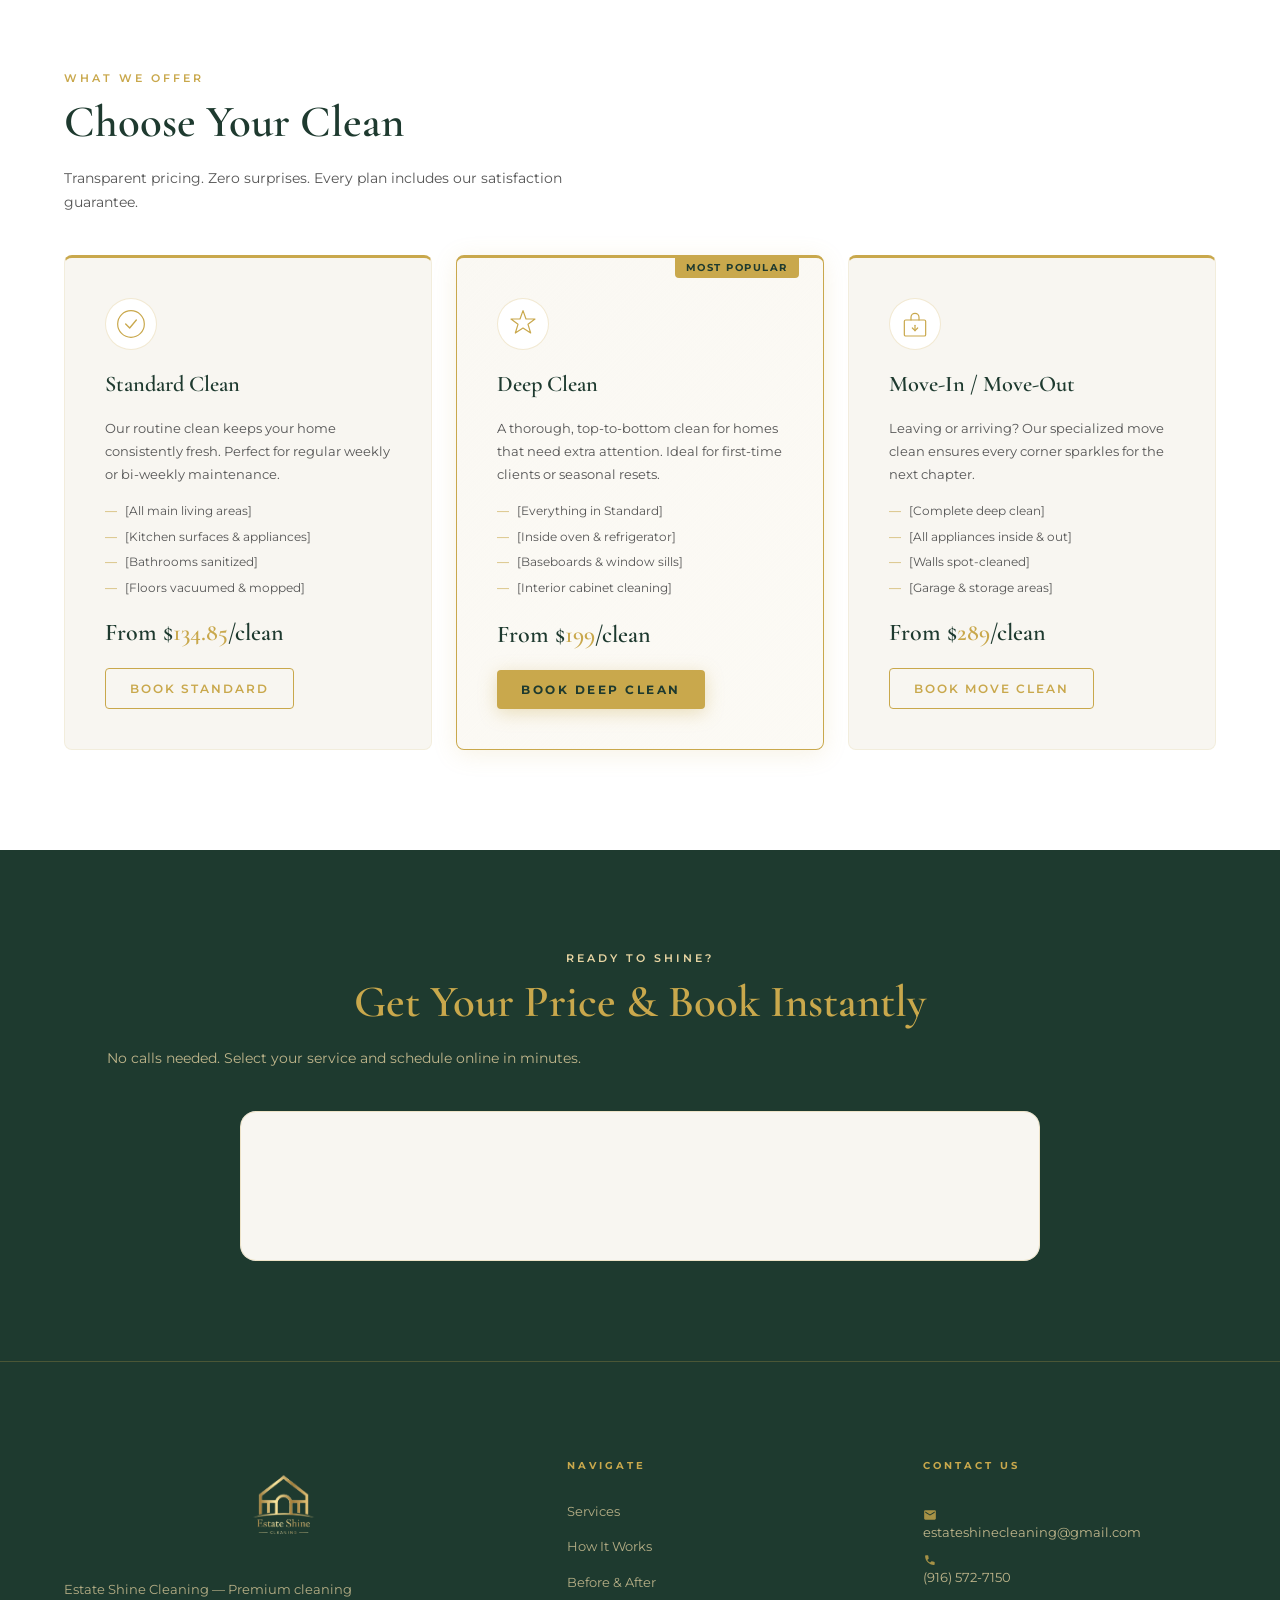
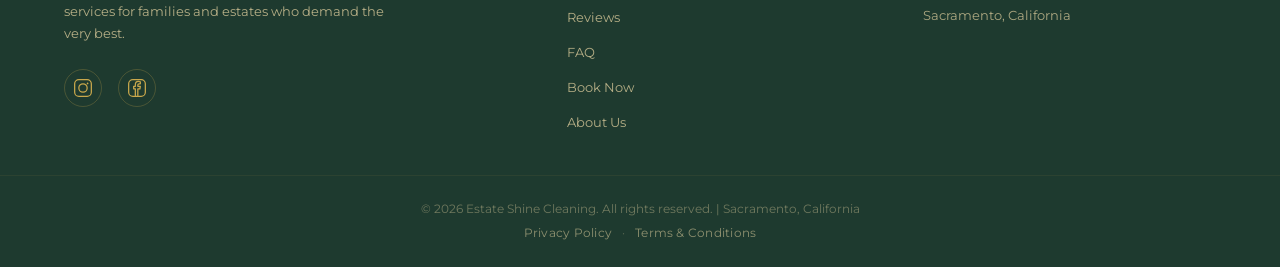
==== commit 777f217c: "about us, privacy, terms" ====
--- a/index.html
+++ b/index.html
@@ -5,8 +5,8 @@
   <meta name="viewport" content="width=device-width, initial-scale=1.0" />
   <meta name="description" content="Estate Shine Cleaning — Professional, family-friendly premium home cleaning services in Sacramento, CA. 100% Bonded & Insured. Book online today." />
   <title>Estate Shine Cleaning | Premium Home Cleaning in Sacramento, CA</title>
-  <link rel="icon" type="image/png" href="content/favicon.png">
-  <link rel="apple-touch-icon" href="content/favicon.png">
+  <link rel="icon" type="image/png" href="contnent/favicon.png">
+  <link rel="apple-touch-icon" href="contnent/favicon.png">
 
   <!-- Google Fonts: Cormorant Garamond (headings/logo) + Montserrat (body/UI) -->
   <link rel="preconnect" href="https://fonts.googleapis.com" />
@@ -40,13 +40,20 @@
       <li><a href="#before-after">Before &amp; After</a></li>
       <li><a href="#reviews">Reviews</a></li>
       <li><a href="#faq" id="faq-link">FAQ</a></li>
+      <li><a href="#about">About Us</a></li>
+    </ul>
+
+    <!-- Secondary links: Legal -->
+    <ul class="slide-menu__secondary-links">
+      <li><a href="privacy-policy.html" target="_blank" rel="noopener">Privacy Policy</a></li>
+      <li><a href="terms-and-conditions.html" target="_blank" rel="noopener">Terms &amp; Conditions</a></li>
     </ul>
 
     <!-- Bottom CTA zone -->
     <div class="slide-menu__footer">
       <div class="slide-menu__divider"></div>
       <a href="#booking" class="slide-menu__book-btn btn btn--gold">Book Now</a>
-      <a href="tel:+1[PhonePlaceholder]" class="slide-menu__phone">[Phone Placeholder]</a>
+      <a href="tel:+19165727150" class="slide-menu__phone">(916) 572-7150</a>
     </div>
   </nav>
 
@@ -72,7 +79,7 @@
 
       <!-- RIGHT: Phone Icon + Book Now CTA -->
       <div class="header__right">
-        <a href="#booking" class="phone-icon" aria-label="Call us — [Phone Placeholder]">
+        <a href="tel:+19165727150" class="phone-icon" aria-label="Call us — (916) 572-7150">
           <!-- Phone SVG (white receiver in beige/cream circle) -->
           <svg width="22" height="22" viewBox="0 0 24 24" fill="none" xmlns="http://www.w3.org/2000/svg" aria-hidden="true">
             <path d="M6.6 10.8C7.8 13.2 9.8 15.2 12.2 16.4L14.2 14.4C14.4667 14.1333 14.8333 14.0667 15.2 14.2C16.3333 14.6 17.5667 14.8 18.8 14.8C19.4667 14.8 20 15.3333 20 16V19.2C20 19.8667 19.4667 20.4 18.8 20.4C10.4 20.4 3.6 13.6 3.6 5.2C3.6 4.5333 4.1333 4 4.8 4H8C8.6667 4 9.2 4.5333 9.2 5.2C9.2 6.4667 9.4 7.6667 9.8 8.8C9.9333 9.1667 9.8667 9.5333 9.6 9.8L7.6 11.8C7.26667 11.1333 6.93333 11 6.6 10.8Z" fill="white"/>
@@ -505,14 +512,14 @@
         <p class="footer__tagline">Estate Shine Cleaning — Premium cleaning services for families and estates who demand the very best.</p>
         <!-- Social Media -->
         <div class="footer__social" aria-label="Social media links">
-          <a href="#" class="footer__social-link" aria-label="Follow us on Instagram">
+          <a href="https://www.instagram.com/estateshinecleaning?igsh=NTc4MTIwNjQ2YQ%3D%3D&utm_source=qr" target="_blank" rel="noopener" class="footer__social-link" aria-label="Follow us on Instagram">
             <svg width="20" height="20" viewBox="0 0 24 24" fill="none" xmlns="http://www.w3.org/2000/svg" aria-hidden="true">
               <rect x="2" y="2" width="20" height="20" rx="5" stroke="#C9A84C" stroke-width="1.5"/>
               <circle cx="12" cy="12" r="5" stroke="#C9A84C" stroke-width="1.5"/>
               <circle cx="17.5" cy="6.5" r="1" fill="#C9A84C"/>
             </svg>
           </a>
-          <a href="#" class="footer__social-link" aria-label="Follow us on Facebook">
+          <a href="https://www.facebook.com/profile.php?id=61588783527588&mibextid=wwXIfr" target="_blank" rel="noopener" class="footer__social-link" aria-label="Follow us on Facebook">
             <svg width="20" height="20" viewBox="0 0 24 24" fill="none" xmlns="http://www.w3.org/2000/svg" aria-hidden="true">
               <rect x="2" y="2" width="20" height="20" rx="5" stroke="#C9A84C" stroke-width="1.5"/>
               <path d="M13 21V13H15.5L16 10H13V8.5C13 7.67 13.5 7 14.5 7H16V4.5C16 4.5 14.9 4 13.5 4C11.5 4 10 5.5 10 8V10H8V13H10V21" stroke="#C9A84C" stroke-width="1.5" stroke-linecap="round" stroke-linejoin="round"/>
@@ -531,6 +538,7 @@
           <li><a href="#reviews">Reviews</a></li>
           <li><a href="#faq">FAQ</a></li>
           <li><a href="#booking">Book Now</a></li>
+          <li><a href="#about">About Us</a></li>
         </ul>
       </div>
 
@@ -539,11 +547,11 @@
         <h4 class="footer__col-heading">Contact Us</h4>
         <p>
           <svg width="14" height="14" viewBox="0 0 24 24" fill="none" xmlns="http://www.w3.org/2000/svg" aria-hidden="true" style="vertical-align:middle;margin-right:6px"><path d="M20 4H4C2.9 4 2 4.9 2 6V18C2 19.1 2.9 20 4 20H20C21.1 20 22 19.1 22 18V6C22 4.9 21.1 4 20 4ZM20 8L12 13L4 8V6L12 11L20 6V8Z" fill="#C9A84C"/></svg>
-          <a href="mailto:[EmailPlaceholder]">[Email Placeholder]</a>
+          <a href="mailto:estateshinecleaning@gmail.com">estateshinecleaning@gmail.com</a>
         </p>
         <p>
           <svg width="14" height="14" viewBox="0 0 24 24" fill="none" xmlns="http://www.w3.org/2000/svg" aria-hidden="true" style="vertical-align:middle;margin-right:6px"><path d="M6.6 10.8C7.8 13.2 9.8 15.2 12.2 16.4L14.2 14.4C14.47 14.13 14.83 14.07 15.2 14.2C16.33 14.6 17.57 14.8 18.8 14.8C19.47 14.8 20 15.33 20 16V19.2C20 19.87 19.47 20.4 18.8 20.4C10.4 20.4 3.6 13.6 3.6 5.2C3.6 4.53 4.13 4 4.8 4H8C8.67 4 9.2 4.53 9.2 5.2C9.2 6.47 9.4 7.67 9.8 8.8C9.93 9.17 9.87 9.53 9.6 9.8L7.6 11.8C7.27 11.13 6.93 11 6.6 10.8Z" fill="#C9A84C"/></svg>
-          <a href="tel:+1[PhonePlaceholder]">[Phone Placeholder]</a>
+          <a href="tel:+19165727150">(916) 572-7150</a>
         </p>
         <p style="margin-top: 0.5rem; color: var(--color-gold-light); opacity: 0.7; font-size: 0.8rem;">Sacramento, California</p>
       </div>
@@ -555,6 +563,11 @@
     <div class="footer__copyright">
       <div class="container">
         <p>&copy; <span id="footer-year"></span> Estate Shine Cleaning. All rights reserved. | Sacramento, California</p>
+        <div class="footer__legal-links">
+          <a href="privacy-policy.html" target="_blank" rel="noopener">Privacy Policy</a>
+          <span aria-hidden="true">·</span>
+          <a href="terms-and-conditions.html" target="_blank" rel="noopener">Terms &amp; Conditions</a>
+        </div>
       </div>
     </div>
   </footer>
@@ -727,7 +740,7 @@
           </button>
           <div class="faq-answer-wrapper">
             <div class="faq-answer-inner">
-              <p>Yes, you can reach us as (800)-032-1123 during our business hours.</p>
+              <p>Yes, you can reach us at <a href="tel:+19165727150">(916) 572-7150</a> during our business hours.</p>
             </div>
           </div>
         </div>
@@ -783,6 +796,97 @@
     Book Now
   </a>
 
+  <!-- ============================================================
+       ABOUT US MODAL
+  ============================================================ -->
+  <div id="about-modal" class="info-modal info-modal--about" hidden
+       role="dialog" aria-modal="true" aria-labelledby="about-modal-title">
+    <div class="info-modal__box">
+      <header class="info-modal__header">
+        <div>
+          <h2 id="about-modal-title" class="info-modal__title">About Estate Shine</h2>
+          <p class="info-modal__subtitle">Family-owned &nbsp;·&nbsp; Sacramento, CA &nbsp;·&nbsp; Licensed &amp; Insured</p>
+        </div>
+        <button class="info-modal__close" aria-label="Close About Us">
+          <svg width="18" height="18" viewBox="0 0 18 18" fill="none" aria-hidden="true">
+            <line x1="1" y1="1" x2="17" y2="17" stroke="currentColor" stroke-width="2" stroke-linecap="round"/>
+            <line x1="17" y1="1" x2="1" y2="17" stroke="currentColor" stroke-width="2" stroke-linecap="round"/>
+          </svg>
+        </button>
+      </header>
+      <div class="info-modal__body">
+
+        <p class="about-modal__intro">We are a family-owned business providing professional, high-end cleaning services for residential and commercial properties throughout the Sacramento area. We specialize in creating spotless environments with meticulous attention to detail — fully licensed and insured, using eco-friendly products and professional-grade tools.</p>
+
+        <!-- Three Pillars -->
+        <div class="about-modal__pillars">
+          <div class="about-modal__pillar">
+            <div class="about-modal__pillar-icon" aria-hidden="true">
+              <svg width="28" height="28" viewBox="0 0 48 48" fill="none" xmlns="http://www.w3.org/2000/svg">
+                <path d="M24 4L3 14V24C3 34.5 12.6 44.3 24 47C35.4 44.3 45 34.5 45 24V14L24 4Z" stroke="#C9A84C" stroke-width="1.8" stroke-linejoin="round" fill="rgba(201,168,76,0.08)"/>
+                <path d="M16 24L22 30L32 18" stroke="#C9A84C" stroke-width="2" stroke-linecap="round" stroke-linejoin="round"/>
+              </svg>
+            </div>
+            <div class="about-modal__pillar-label">Integrity</div>
+          </div>
+          <div class="about-modal__pillar">
+            <div class="about-modal__pillar-icon" aria-hidden="true">
+              <svg width="28" height="28" viewBox="0 0 48 48" fill="none" xmlns="http://www.w3.org/2000/svg">
+                <circle cx="24" cy="24" r="18" stroke="#C9A84C" stroke-width="1.8" fill="rgba(201,168,76,0.08)"/>
+                <path d="M24 14V24L30 30" stroke="#C9A84C" stroke-width="2" stroke-linecap="round" stroke-linejoin="round"/>
+              </svg>
+            </div>
+            <div class="about-modal__pillar-label">Reliability</div>
+          </div>
+          <div class="about-modal__pillar">
+            <div class="about-modal__pillar-icon" aria-hidden="true">
+              <svg width="28" height="28" viewBox="0 0 48 48" fill="none" xmlns="http://www.w3.org/2000/svg">
+                <path d="M24 5L28.5 17.5H42L31.5 25.5L35.5 38.5L24 31L12.5 38.5L16.5 25.5L6 17.5H19.5L24 5Z" stroke="#C9A84C" stroke-width="1.8" stroke-linejoin="round" fill="rgba(201,168,76,0.08)"/>
+              </svg>
+            </div>
+            <div class="about-modal__pillar-label">Quality</div>
+          </div>
+        </div>
+
+        <!-- FAQ -->
+        <div class="info-modal__section">
+          <h3 class="info-modal__section-title">Frequently Asked Questions</h3>
+
+          <div class="about-modal__faq-item">
+            <p class="about-modal__faq-q">What should clients know about your pricing?</p>
+            <p class="about-modal__faq-a">We offer transparent pricing based on the size and condition of your space. We provide flat-rate options for standard services and customized quotes for specialized projects. Recurring clients can also benefit from our loyalty discounts for scheduled maintenance.</p>
+          </div>
+
+          <div class="about-modal__faq-item">
+            <p class="about-modal__faq-q">What is your typical process for working with a new client?</p>
+            <p class="about-modal__faq-a">The process begins with a brief consultation to understand your specific needs. Once scheduled, our professional team arrives on time, follows a comprehensive cleaning checklist, and performs a final walkthrough to ensure the results meet our high standards and your complete satisfaction.</p>
+          </div>
+
+          <div class="about-modal__faq-item">
+            <p class="about-modal__faq-q">What types of clients do you work with?</p>
+            <p class="about-modal__faq-a">We serve a diverse range of clients, including homeowners, property managers, and business owners. Our portfolio covers everything from luxury residential estates and corporate offices to specialized post-construction cleaning projects.</p>
+          </div>
+        </div>
+
+        <!-- Hours & Contact -->
+        <div class="about-modal__contact-row">
+          <div class="about-modal__contact-card">
+            <h4>Business Hours</h4>
+            <p>Open Daily</p>
+            <p>7:00 AM – 8:00 PM</p>
+          </div>
+          <div class="about-modal__contact-card">
+            <h4>Contact Us</h4>
+            <a href="tel:+19165727150">(916) 572-7150</a>
+            <a href="mailto:estateshinecleaning@gmail.com">estateshinecleaning@gmail.com</a>
+            <p style="opacity:0.65;font-size:0.78rem;margin-top:4px">Sacramento, California</p>
+          </div>
+        </div>
+
+      </div>
+    </div>
+  </div>
+
   <script src="script.js"></script>
 </body>
 </html>
--- a/style.css
+++ b/style.css
@@ -331,6 +331,38 @@
 }
 
 .slide-menu__phone:hover { opacity: 1; color: var(--color-gold); }
+
+/* Secondary nav links (About / Legal) inside the slide menu */
+.slide-menu__secondary-links {
+  display: flex;
+  flex-direction: row;
+  flex-wrap: wrap;
+  justify-content: center;
+  gap: 0 20px;
+  padding: 0 20px 4px;
+  list-style: none;
+  margin: 0;
+}
+
+.slide-menu__secondary-links li a {
+  font-family: var(--font-sans);
+  font-size: 0.72rem;
+  font-weight: 500;
+  letter-spacing: 0.06em;
+  text-transform: uppercase;
+  color: var(--color-gold-light);
+  opacity: 0.55;
+  padding: 4px 0;
+  display: block;
+  transition: opacity var(--transition-fast), color var(--transition-fast);
+  white-space: nowrap;
+}
+
+.slide-menu__secondary-links li a:hover,
+.slide-menu__secondary-links li a:focus {
+  opacity: 1;
+  color: var(--color-gold);
+}
 
 /* ─── HEADER ─────────────────────────────────────────────────── */
 .site-header {
@@ -1116,12 +1148,25 @@
     text-decoration: none;
     border-radius: 50px;
     box-shadow: 0 8px 32px rgba(212, 175, 55, 0.35), 0 2px 8px rgba(0, 0, 0, 0.15);
-    transition: transform 0.2s ease, box-shadow 0.2s ease;
+    will-change: transform;
+    animation: bookingPulse 2.8s ease-in-out infinite;
   }
 
   .booking-mobile-cta__btn:active {
+    animation: none;
     transform: scale(0.97);
     box-shadow: 0 4px 16px rgba(212, 175, 55, 0.25);
+  }
+
+  @keyframes bookingPulse {
+    0%, 100% {
+      transform: scale(1);
+      box-shadow: 0 8px 32px rgba(212, 175, 55, 0.35), 0 2px 8px rgba(0, 0, 0, 0.15);
+    }
+    50% {
+      transform: scale(1.03);
+      box-shadow: 0 12px 48px rgba(212, 175, 55, 0.55), 0 4px 16px rgba(0, 0, 0, 0.12);
+    }
   }
 
   .booking-mobile-cta__sub {
@@ -1890,3 +1935,498 @@
     font-size: 1.1rem;
   }
 }
+
+
+/* ============================================================
+   INFO MODALS — Privacy Policy, Terms & Conditions, About Us
+   Reuse the same scale-in animation and overlay as .faq-modal
+   ============================================================ */
+
+.info-modal {
+  position: fixed;
+  top: 50%;
+  left: 50%;
+  transform: translate(-50%, -50%) scale(0.95);
+  z-index: 1000;
+  width: min(680px, 96vw);
+  opacity: 0;
+  pointer-events: none;
+  transition: opacity 0.3s ease, transform 0.3s ease;
+}
+
+.info-modal[hidden] { display: none; }
+
+.info-modal.is-open {
+  opacity: 1;
+  pointer-events: auto;
+  transform: translate(-50%, -50%) scale(1);
+}
+
+.info-modal__box {
+  background: var(--color-off-white);
+  border-radius: 24px;
+  box-shadow: 0 12px 60px rgba(0, 0, 0, 0.24), 0 4px 16px rgba(0, 0, 0, 0.08);
+  padding: 28px 0 0;
+  display: flex;
+  flex-direction: column;
+  max-height: 88vh;
+  overflow: hidden;
+}
+
+/* ── Header ── */
+.info-modal__header {
+  display: flex;
+  align-items: flex-start;
+  justify-content: space-between;
+  padding: 0 28px 18px;
+  gap: 16px;
+  flex-shrink: 0;
+  border-bottom: 1px solid var(--color-border);
+}
+
+.info-modal__title {
+  font-family: var(--font-serif);
+  font-size: 1.4rem;
+  font-weight: 600;
+  color: var(--color-green);
+  margin: 0;
+  line-height: 1.2;
+}
+
+.info-modal__subtitle {
+  font-family: var(--font-sans);
+  font-size: 0.75rem;
+  color: var(--color-text-light);
+  margin: 5px 0 0;
+}
+
+.info-modal__lead {
+  font-family: var(--font-serif);
+  font-size: 1rem;
+  line-height: 1.7;
+  color: var(--color-text-dark);
+  border-left: 3px solid var(--color-gold);
+  padding-left: 14px;
+  margin: 18px 0 22px;
+}
+
+/* Close button — identical to .faq-modal__close */
+.info-modal__close {
+  flex-shrink: 0;
+  width: 36px;
+  height: 36px;
+  border-radius: 50%;
+  border: 1px solid var(--color-border);
+  background: transparent;
+  color: var(--color-text-mid);
+  cursor: pointer;
+  display: flex;
+  align-items: center;
+  justify-content: center;
+  transition: background var(--transition-fast), color var(--transition-fast);
+}
+
+.info-modal__close:hover,
+.info-modal__close:focus-visible {
+  background: var(--color-off-white);
+  color: var(--color-text-dark);
+  outline: 2px solid var(--color-gold);
+  outline-offset: 2px;
+}
+
+/* ── Scrollable body ── */
+.info-modal__body {
+  padding: 0 28px 28px;
+  overflow-y: auto;
+  scrollbar-width: thin;
+  scrollbar-color: var(--color-border) transparent;
+}
+
+.info-modal__body::-webkit-scrollbar {
+  width: 5px;
+}
+
+.info-modal__body::-webkit-scrollbar-thumb {
+  background: var(--color-border);
+  border-radius: 3px;
+}
+
+/* ── Sections ── */
+.info-modal__section {
+  margin-bottom: 22px;
+}
+
+.info-modal__section:first-child {
+  margin-top: 4px;
+}
+
+.info-modal__section-title {
+  font-family: var(--font-sans);
+  font-size: 0.78rem;
+  font-weight: 700;
+  text-transform: uppercase;
+  letter-spacing: 0.07em;
+  color: var(--color-green);
+  margin: 0 0 9px;
+  padding-bottom: 6px;
+  border-bottom: 1px solid var(--color-border);
+}
+
+.info-modal__section p {
+  font-family: var(--font-sans);
+  font-size: 0.875rem;
+  color: var(--color-text-mid);
+  line-height: 1.75;
+  margin: 0 0 6px;
+}
+
+.info-modal__section ul {
+  padding-left: 1.4rem;
+  margin: 6px 0 8px;
+}
+
+.info-modal__section li {
+  font-family: var(--font-sans);
+  font-size: 0.875rem;
+  color: var(--color-text-mid);
+  line-height: 1.75;
+  margin-bottom: 4px;
+}
+
+.info-modal__section a {
+  color: var(--color-green);
+  text-decoration: underline;
+  text-underline-offset: 2px;
+}
+
+.info-modal__section a:hover {
+  color: var(--color-green-light);
+}
+
+.info-modal__section strong {
+  font-weight: 600;
+  color: var(--color-text-dark);
+}
+
+/* ── About Us: wider box ── */
+.info-modal--about {
+  width: min(740px, 96vw);
+}
+
+/* About intro quote */
+.about-modal__intro {
+  font-family: var(--font-serif);
+  font-size: 1.02rem;
+  line-height: 1.75;
+  color: var(--color-text-dark);
+  border-left: 3px solid var(--color-gold);
+  padding-left: 16px;
+  margin: 20px 0 24px;
+}
+
+/* Three pillars grid */
+.about-modal__pillars {
+  display: grid;
+  grid-template-columns: repeat(3, 1fr);
+  gap: 12px;
+  margin-bottom: 26px;
+}
+
+.about-modal__pillar {
+  background: var(--color-white);
+  border: 1px solid var(--color-border);
+  border-radius: 14px;
+  padding: 18px 12px;
+  text-align: center;
+  transition: border-color var(--transition-fast), box-shadow var(--transition-fast);
+}
+
+.about-modal__pillar:hover {
+  border-color: var(--color-gold);
+  box-shadow: 0 4px 16px rgba(201, 168, 76, 0.15);
+}
+
+.about-modal__pillar-icon {
+  display: flex;
+  align-items: center;
+  justify-content: center;
+  margin-bottom: 10px;
+}
+
+.about-modal__pillar-label {
+  font-family: var(--font-sans);
+  font-size: 0.75rem;
+  font-weight: 700;
+  text-transform: uppercase;
+  letter-spacing: 0.1em;
+  color: var(--color-green);
+}
+
+/* FAQ Q&A items (plain, not accordion) */
+.about-modal__faq-item {
+  margin-bottom: 18px;
+  padding-bottom: 18px;
+  border-bottom: 1px solid var(--color-border);
+}
+
+.about-modal__faq-item:last-child {
+  border-bottom: none;
+  margin-bottom: 0;
+  padding-bottom: 0;
+}
+
+.about-modal__faq-q {
+  font-family: var(--font-sans);
+  font-size: 0.85rem;
+  font-weight: 700;
+  color: var(--color-green);
+  margin: 0 0 5px;
+}
+
+.about-modal__faq-a {
+  font-family: var(--font-sans);
+  font-size: 0.875rem;
+  color: var(--color-text-mid);
+  line-height: 1.75;
+  margin: 0;
+}
+
+/* Hours & Contact cards */
+.about-modal__contact-row {
+  display: grid;
+  grid-template-columns: 1fr 1fr;
+  gap: 14px;
+  margin-top: 20px;
+}
+
+.about-modal__contact-card {
+  background: var(--color-green);
+  border-radius: 14px;
+  padding: 18px 22px;
+}
+
+.about-modal__contact-card h4 {
+  font-family: var(--font-sans);
+  font-size: 0.72rem;
+  font-weight: 700;
+  text-transform: uppercase;
+  letter-spacing: 0.09em;
+  color: var(--color-gold);
+  margin: 0 0 10px;
+}
+
+.about-modal__contact-card p,
+.about-modal__contact-card a {
+  font-family: var(--font-sans);
+  font-size: 0.875rem;
+  color: var(--color-gold-light);
+  line-height: 1.65;
+  margin: 0 0 4px;
+  display: block;
+  text-decoration: none;
+  transition: opacity var(--transition-fast);
+}
+
+.about-modal__contact-card a:hover {
+  opacity: 0.85;
+  text-decoration: underline;
+}
+
+/* ── Footer legal links ── */
+.footer__legal-links {
+  display: flex;
+  align-items: center;
+  justify-content: center;
+  gap: 10px;
+  margin-top: 6px;
+  flex-wrap: wrap;
+}
+
+.footer__legal-links a {
+  font-family: var(--font-sans);
+  font-size: 0.74rem;
+  color: var(--color-gold-light);
+  opacity: 0.55;
+  text-decoration: none;
+  transition: opacity var(--transition-fast);
+  letter-spacing: 0.02em;
+}
+
+.footer__legal-links a:hover {
+  opacity: 1;
+}
+
+.footer__legal-links span {
+  color: var(--color-gold-light);
+  opacity: 0.3;
+  font-size: 0.74rem;
+  user-select: none;
+}
+
+/* ============================================================
+   ABOUT US MODAL — Entry animations + Mobile
+   ============================================================ */
+
+/* Staggered fade-up for modal content when it opens */
+@keyframes modalItemIn {
+  from { opacity: 0; transform: translateY(16px); }
+  to   { opacity: 1; transform: translateY(0); }
+}
+
+.info-modal.is-open .about-modal__intro {
+  animation: modalItemIn 0.5s ease both;
+  animation-delay: 0.18s;
+}
+
+.info-modal.is-open .about-modal__pillars {
+  animation: modalItemIn 0.45s ease both;
+  animation-delay: 0.28s;
+}
+
+.info-modal.is-open .about-modal__pillar {
+  animation: modalItemIn 0.4s ease both;
+}
+.info-modal.is-open .about-modal__pillar:nth-child(1) { animation-delay: 0.28s; }
+.info-modal.is-open .about-modal__pillar:nth-child(2) { animation-delay: 0.36s; }
+.info-modal.is-open .about-modal__pillar:nth-child(3) { animation-delay: 0.44s; }
+
+.info-modal.is-open .about-modal__faq-item {
+  animation: modalItemIn 0.45s ease both;
+}
+.info-modal.is-open .about-modal__faq-item:nth-child(1) { animation-delay: 0.38s; }
+.info-modal.is-open .about-modal__faq-item:nth-child(2) { animation-delay: 0.46s; }
+.info-modal.is-open .about-modal__faq-item:nth-child(3) { animation-delay: 0.54s; }
+
+.info-modal.is-open .about-modal__contact-card {
+  animation: modalItemIn 0.45s ease both;
+}
+.info-modal.is-open .about-modal__contact-card:nth-child(1) { animation-delay: 0.52s; }
+.info-modal.is-open .about-modal__contact-card:nth-child(2) { animation-delay: 0.60s; }
+
+/* ── Mobile: ≤ 767px ── */
+@media (max-width: 767px) {
+  /* Modal positioning: snap to bottom on phones for easier reach */
+  .info-modal {
+    top: auto;
+    bottom: 0;
+    left: 0;
+    right: 0;
+    transform: translateY(100%) scale(1);
+    width: 100%;
+    max-width: 100%;
+  }
+
+  .info-modal.is-open {
+    transform: translateY(0) scale(1);
+  }
+
+  .info-modal__box {
+    border-radius: 24px 24px 0 0;
+    max-height: 90dvh;
+    /* Drag handle hint */
+    padding-top: 20px;
+  }
+
+  /* Drag handle indicator */
+  .info-modal__box::before {
+    content: '';
+    display: block;
+    width: 40px;
+    height: 4px;
+    background: var(--color-border);
+    border-radius: 2px;
+    margin: 0 auto 16px;
+    flex-shrink: 0;
+  }
+
+  .info-modal__header {
+    padding: 0 20px 16px;
+  }
+
+  .info-modal__title {
+    font-size: 1.2rem;
+  }
+
+  .info-modal__body {
+    padding: 0 20px 32px;
+    /* Safe area for home indicator */
+    padding-bottom: max(32px, env(safe-area-inset-bottom, 32px));
+  }
+
+  /* About Us specific: pillars stay 3-col but more compact */
+  .about-modal__pillars {
+    gap: 8px;
+    margin-bottom: 20px;
+  }
+
+  .about-modal__pillar {
+    padding: 14px 8px;
+    border-radius: 10px;
+  }
+
+  .about-modal__pillar-icon svg {
+    width: 22px;
+    height: 22px;
+  }
+
+  .about-modal__pillar-label {
+    font-size: 0.65rem;
+    letter-spacing: 0.07em;
+  }
+
+  .about-modal__intro {
+    font-size: 0.96rem;
+    margin: 16px 0 20px;
+  }
+
+  .about-modal__faq-item {
+    margin-bottom: 14px;
+    padding-bottom: 14px;
+  }
+
+  .about-modal__faq-q {
+    font-size: 0.82rem;
+  }
+
+  .about-modal__faq-a {
+    font-size: 0.845rem;
+  }
+
+  /* Contact row: 2-col → 1-col */
+  .about-modal__contact-row {
+    grid-template-columns: 1fr;
+    gap: 10px;
+    margin-top: 16px;
+  }
+
+  .about-modal__contact-card {
+    padding: 14px 18px;
+    border-radius: 12px;
+  }
+
+  /* Contact links become proper tap targets */
+  .about-modal__contact-card a {
+    min-height: 40px;
+    display: flex;
+    align-items: center;
+  }
+}
+
+/* ── Very small phones (≤ 390px) ── */
+@media (max-width: 390px) {
+  .info-modal__title {
+    font-size: 1.1rem;
+  }
+
+  .about-modal__pillars {
+    gap: 6px;
+  }
+
+  .about-modal__pillar {
+    padding: 12px 6px;
+  }
+
+  .about-modal__pillar-icon {
+    margin-bottom: 6px;
+  }
+}
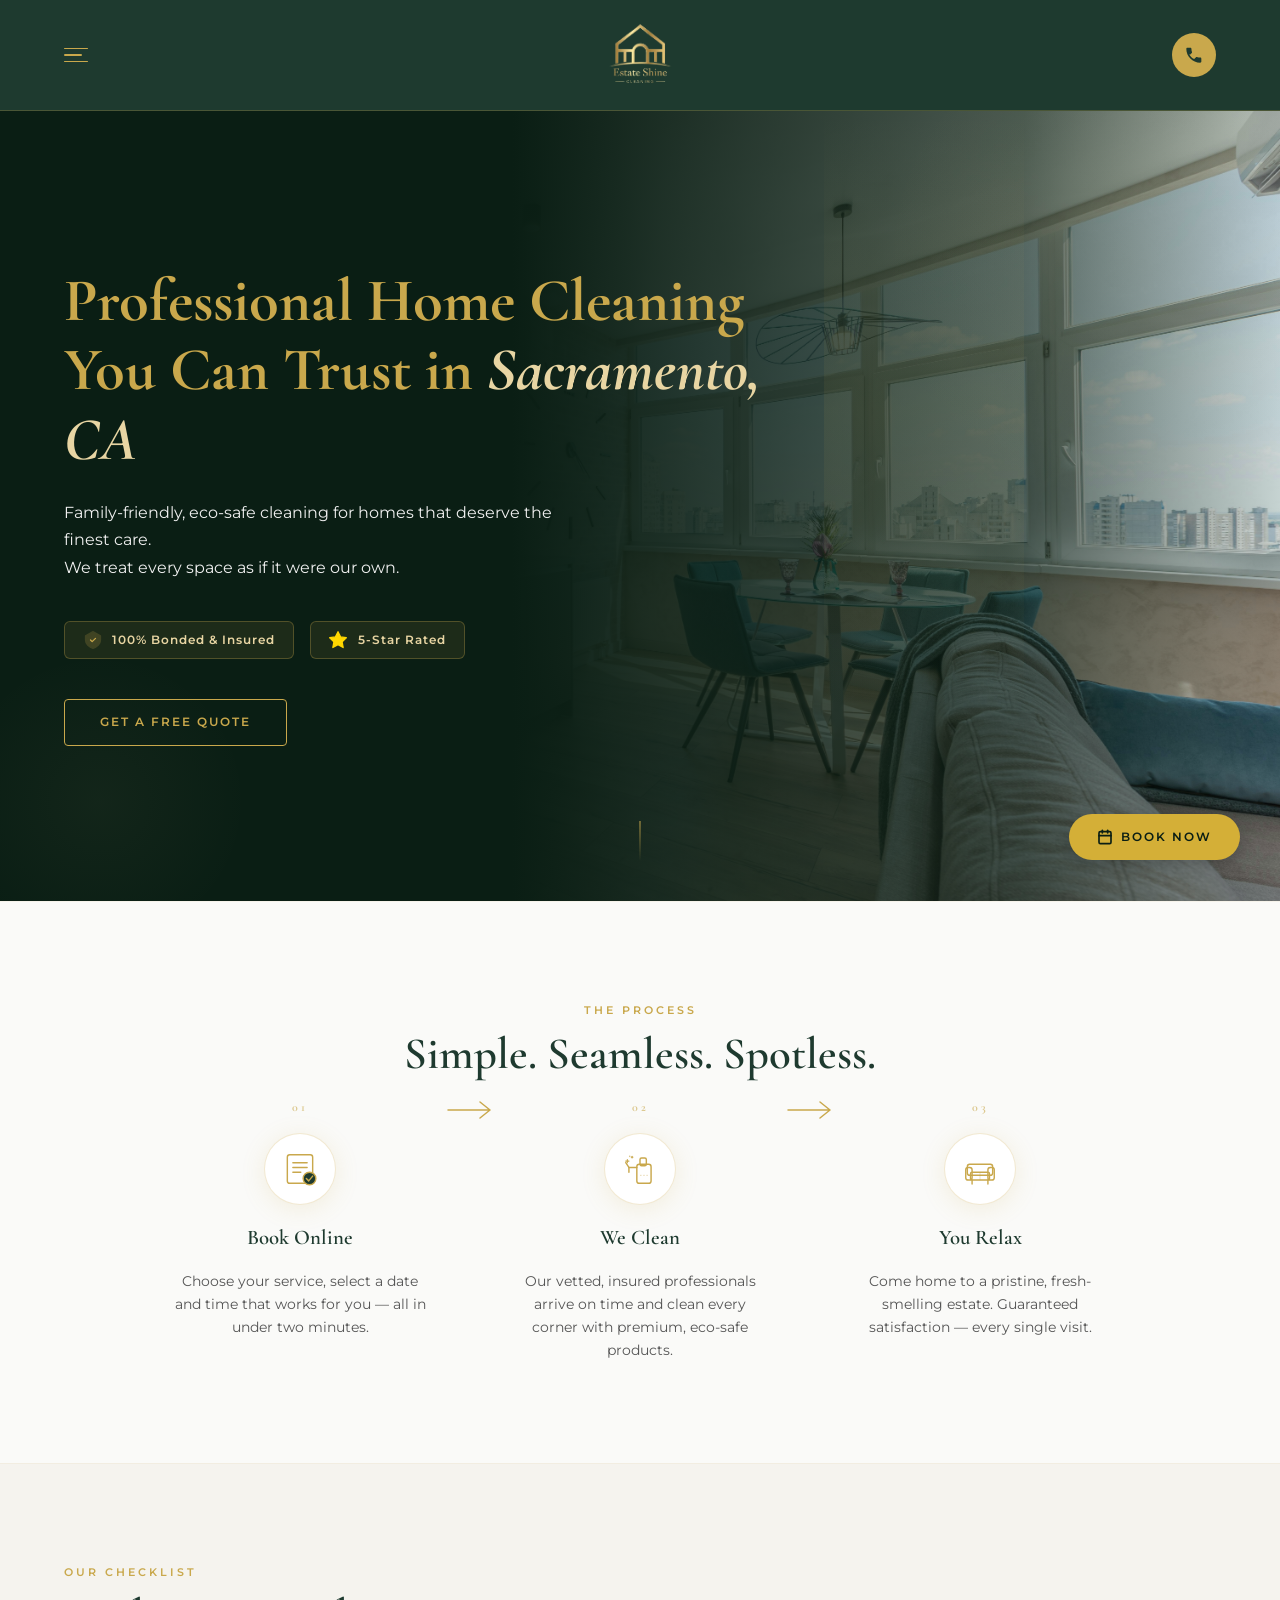
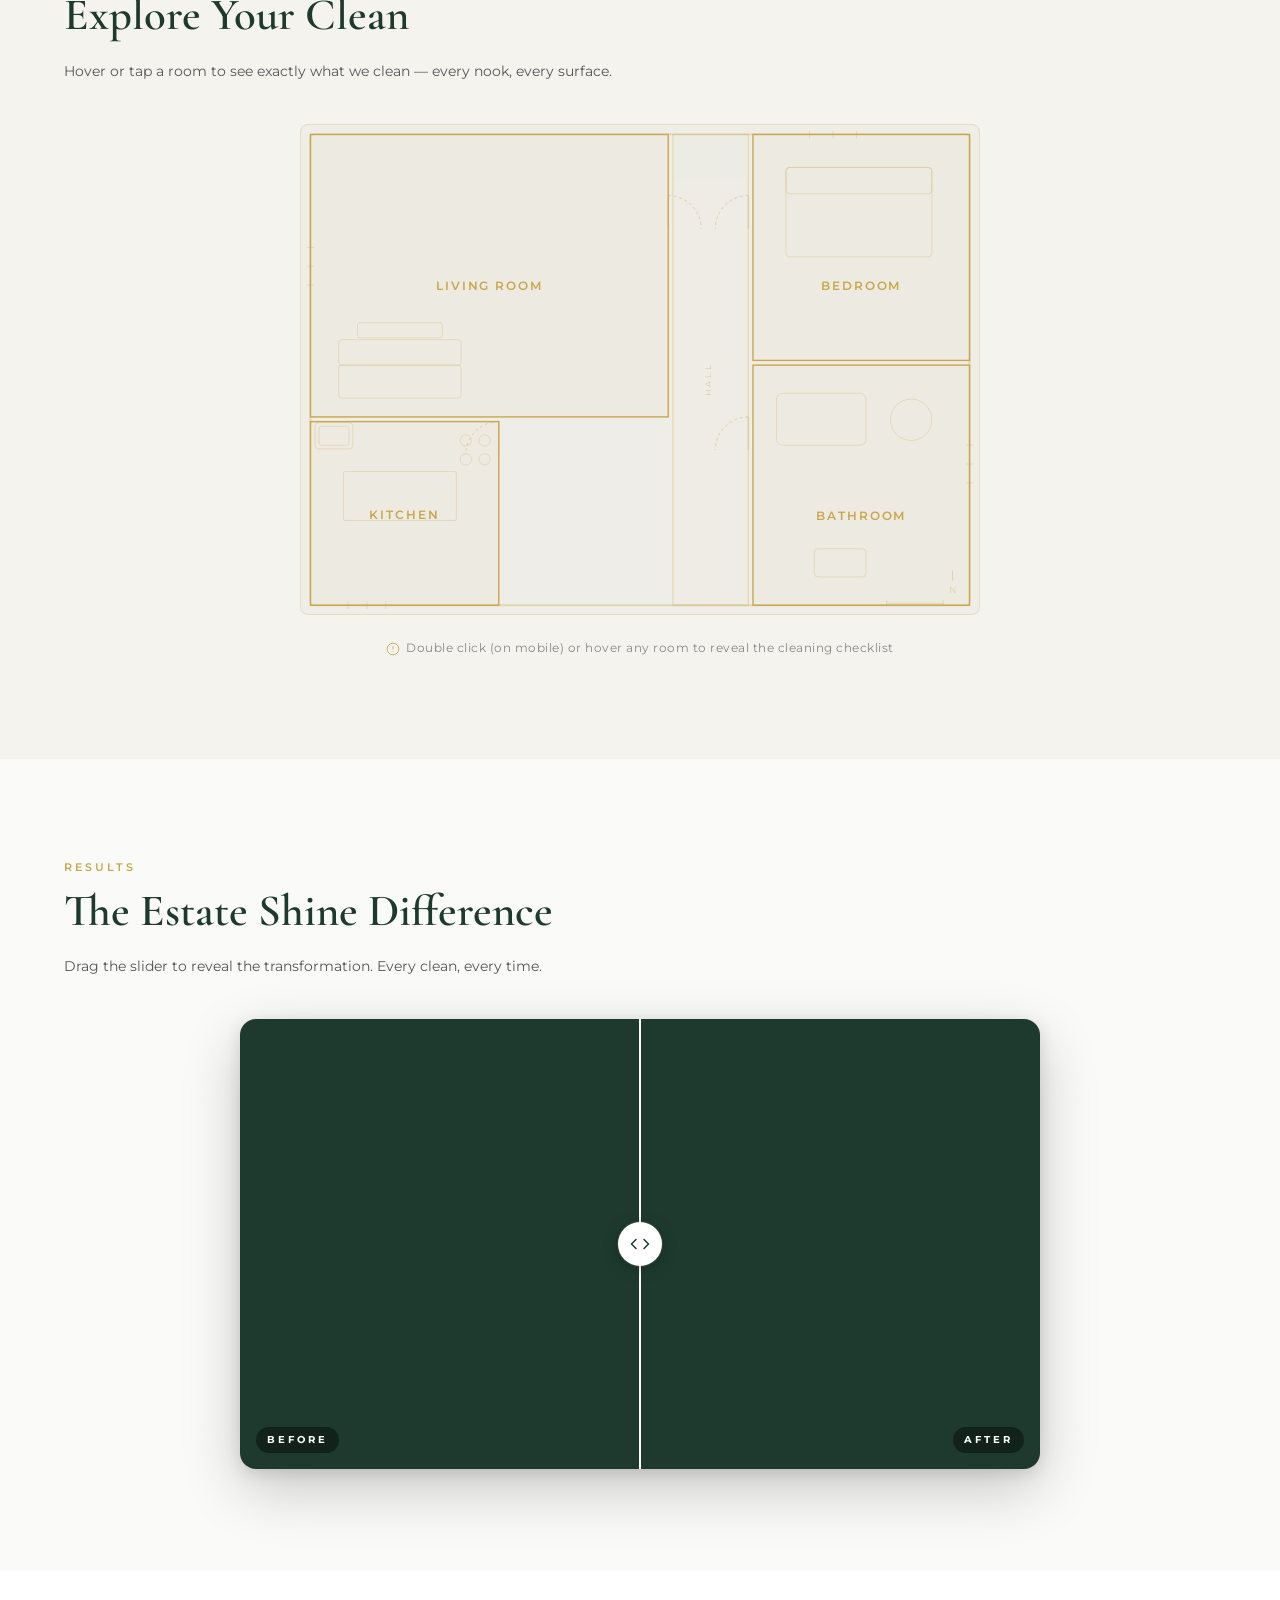
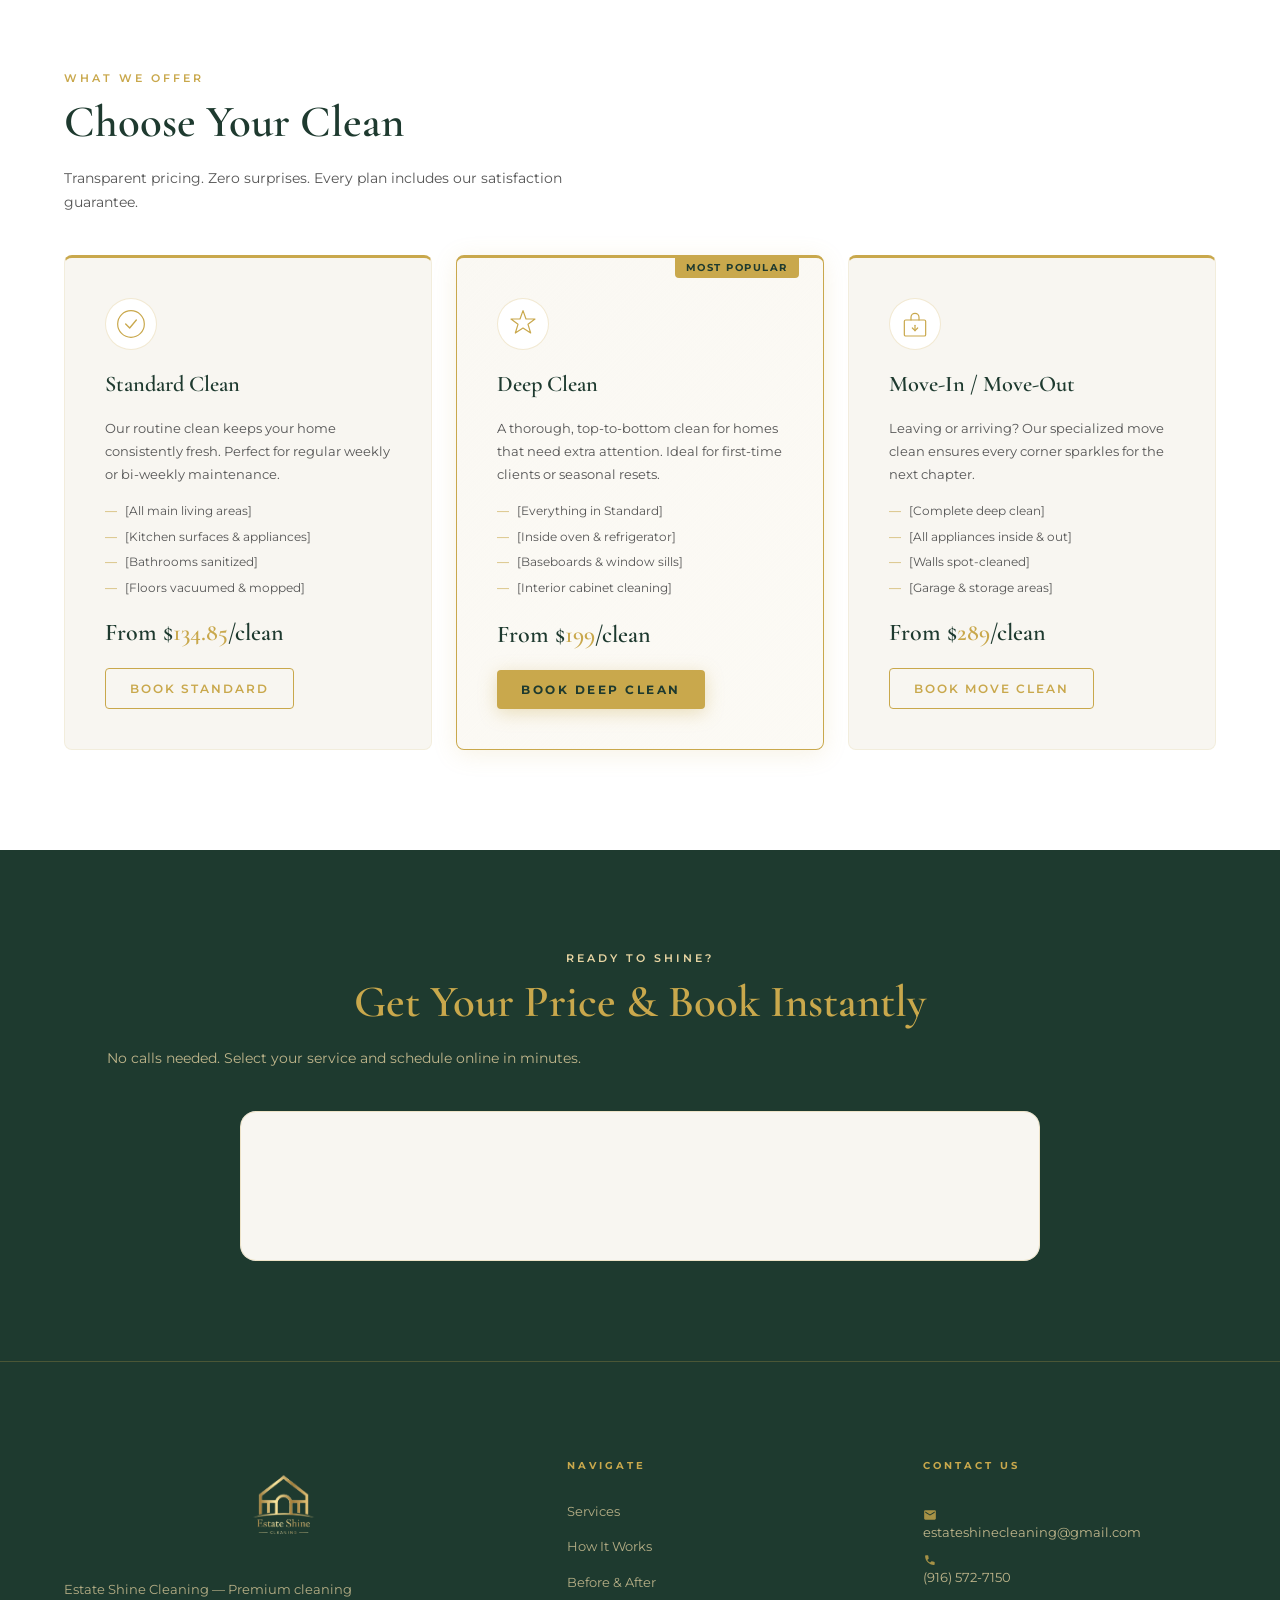
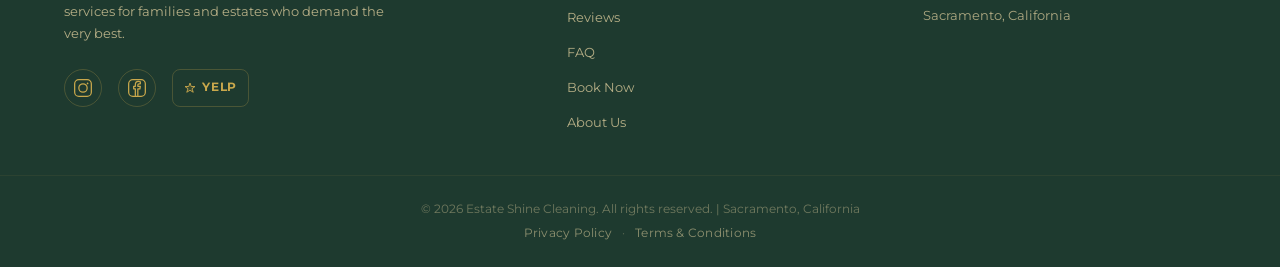
==== commit bad4c937: "maybe last commit :)" ====
--- a/index.html
+++ b/index.html
@@ -40,7 +40,7 @@
       <li><a href="#before-after">Before &amp; After</a></li>
       <li><a href="#reviews">Reviews</a></li>
       <li><a href="#faq" id="faq-link">FAQ</a></li>
-      <li><a href="#about">About Us</a></li>
+      <li><a href="about-us.html">About Us</a></li>
     </ul>
 
     <!-- Secondary links: Legal -->
@@ -525,6 +525,12 @@
               <path d="M13 21V13H15.5L16 10H13V8.5C13 7.67 13.5 7 14.5 7H16V4.5C16 4.5 14.9 4 13.5 4C11.5 4 10 5.5 10 8V10H8V13H10V21" stroke="#C9A84C" stroke-width="1.5" stroke-linecap="round" stroke-linejoin="round"/>
             </svg>
           </a>
+          <a href="https://m.yelp.com/biz/eatate-shine-cleaning-sacramento" target="_blank" rel="noopener" class="footer__social-link footer__social-link--yelp" aria-label="Review us on Yelp">
+            <svg width="12" height="12" viewBox="0 0 24 24" fill="none" xmlns="http://www.w3.org/2000/svg" aria-hidden="true">
+              <path d="M12 2L14.5 9H22L16 13.5L18.5 20.5L12 16.5L5.5 20.5L8 13.5L2 9H9.5L12 2Z" stroke="#C9A84C" stroke-width="1.8" stroke-linejoin="round" fill="rgba(201,168,76,0.15)"/>
+            </svg>
+            Yelp
+          </a>
         </div>
       </div>
 
@@ -538,7 +544,7 @@
           <li><a href="#reviews">Reviews</a></li>
           <li><a href="#faq">FAQ</a></li>
           <li><a href="#booking">Book Now</a></li>
-          <li><a href="#about">About Us</a></li>
+          <li><a href="about-us.html">About Us</a></li>
         </ul>
       </div>
 
@@ -796,97 +802,6 @@
     Book Now
   </a>
 
-  <!-- ============================================================
-       ABOUT US MODAL
-  ============================================================ -->
-  <div id="about-modal" class="info-modal info-modal--about" hidden
-       role="dialog" aria-modal="true" aria-labelledby="about-modal-title">
-    <div class="info-modal__box">
-      <header class="info-modal__header">
-        <div>
-          <h2 id="about-modal-title" class="info-modal__title">About Estate Shine</h2>
-          <p class="info-modal__subtitle">Family-owned &nbsp;·&nbsp; Sacramento, CA &nbsp;·&nbsp; Licensed &amp; Insured</p>
-        </div>
-        <button class="info-modal__close" aria-label="Close About Us">
-          <svg width="18" height="18" viewBox="0 0 18 18" fill="none" aria-hidden="true">
-            <line x1="1" y1="1" x2="17" y2="17" stroke="currentColor" stroke-width="2" stroke-linecap="round"/>
-            <line x1="17" y1="1" x2="1" y2="17" stroke="currentColor" stroke-width="2" stroke-linecap="round"/>
-          </svg>
-        </button>
-      </header>
-      <div class="info-modal__body">
-
-        <p class="about-modal__intro">We are a family-owned business providing professional, high-end cleaning services for residential and commercial properties throughout the Sacramento area. We specialize in creating spotless environments with meticulous attention to detail — fully licensed and insured, using eco-friendly products and professional-grade tools.</p>
-
-        <!-- Three Pillars -->
-        <div class="about-modal__pillars">
-          <div class="about-modal__pillar">
-            <div class="about-modal__pillar-icon" aria-hidden="true">
-              <svg width="28" height="28" viewBox="0 0 48 48" fill="none" xmlns="http://www.w3.org/2000/svg">
-                <path d="M24 4L3 14V24C3 34.5 12.6 44.3 24 47C35.4 44.3 45 34.5 45 24V14L24 4Z" stroke="#C9A84C" stroke-width="1.8" stroke-linejoin="round" fill="rgba(201,168,76,0.08)"/>
-                <path d="M16 24L22 30L32 18" stroke="#C9A84C" stroke-width="2" stroke-linecap="round" stroke-linejoin="round"/>
-              </svg>
-            </div>
-            <div class="about-modal__pillar-label">Integrity</div>
-          </div>
-          <div class="about-modal__pillar">
-            <div class="about-modal__pillar-icon" aria-hidden="true">
-              <svg width="28" height="28" viewBox="0 0 48 48" fill="none" xmlns="http://www.w3.org/2000/svg">
-                <circle cx="24" cy="24" r="18" stroke="#C9A84C" stroke-width="1.8" fill="rgba(201,168,76,0.08)"/>
-                <path d="M24 14V24L30 30" stroke="#C9A84C" stroke-width="2" stroke-linecap="round" stroke-linejoin="round"/>
-              </svg>
-            </div>
-            <div class="about-modal__pillar-label">Reliability</div>
-          </div>
-          <div class="about-modal__pillar">
-            <div class="about-modal__pillar-icon" aria-hidden="true">
-              <svg width="28" height="28" viewBox="0 0 48 48" fill="none" xmlns="http://www.w3.org/2000/svg">
-                <path d="M24 5L28.5 17.5H42L31.5 25.5L35.5 38.5L24 31L12.5 38.5L16.5 25.5L6 17.5H19.5L24 5Z" stroke="#C9A84C" stroke-width="1.8" stroke-linejoin="round" fill="rgba(201,168,76,0.08)"/>
-              </svg>
-            </div>
-            <div class="about-modal__pillar-label">Quality</div>
-          </div>
-        </div>
-
-        <!-- FAQ -->
-        <div class="info-modal__section">
-          <h3 class="info-modal__section-title">Frequently Asked Questions</h3>
-
-          <div class="about-modal__faq-item">
-            <p class="about-modal__faq-q">What should clients know about your pricing?</p>
-            <p class="about-modal__faq-a">We offer transparent pricing based on the size and condition of your space. We provide flat-rate options for standard services and customized quotes for specialized projects. Recurring clients can also benefit from our loyalty discounts for scheduled maintenance.</p>
-          </div>
-
-          <div class="about-modal__faq-item">
-            <p class="about-modal__faq-q">What is your typical process for working with a new client?</p>
-            <p class="about-modal__faq-a">The process begins with a brief consultation to understand your specific needs. Once scheduled, our professional team arrives on time, follows a comprehensive cleaning checklist, and performs a final walkthrough to ensure the results meet our high standards and your complete satisfaction.</p>
-          </div>
-
-          <div class="about-modal__faq-item">
-            <p class="about-modal__faq-q">What types of clients do you work with?</p>
-            <p class="about-modal__faq-a">We serve a diverse range of clients, including homeowners, property managers, and business owners. Our portfolio covers everything from luxury residential estates and corporate offices to specialized post-construction cleaning projects.</p>
-          </div>
-        </div>
-
-        <!-- Hours & Contact -->
-        <div class="about-modal__contact-row">
-          <div class="about-modal__contact-card">
-            <h4>Business Hours</h4>
-            <p>Open Daily</p>
-            <p>7:00 AM – 8:00 PM</p>
-          </div>
-          <div class="about-modal__contact-card">
-            <h4>Contact Us</h4>
-            <a href="tel:+19165727150">(916) 572-7150</a>
-            <a href="mailto:estateshinecleaning@gmail.com">estateshinecleaning@gmail.com</a>
-            <p style="opacity:0.65;font-size:0.78rem;margin-top:4px">Sacramento, California</p>
-          </div>
-        </div>
-
-      </div>
-    </div>
-  </div>
-
   <script src="script.js"></script>
 </body>
 </html>
--- a/style.css
+++ b/style.css
@@ -1244,6 +1244,19 @@
   background: rgba(201, 168, 76, 0.08);
 }
 
+.footer__social-link--yelp {
+  width: auto;
+  border-radius: 8px;
+  padding: 0 11px;
+  gap: 6px;
+  font-family: var(--font-sans);
+  font-size: 0.72rem;
+  font-weight: 700;
+  letter-spacing: 0.07em;
+  text-transform: uppercase;
+  color: var(--color-gold);
+}
+
 .footer__col-heading {
   font-family: var(--font-sans);
   font-size: 0.65rem;
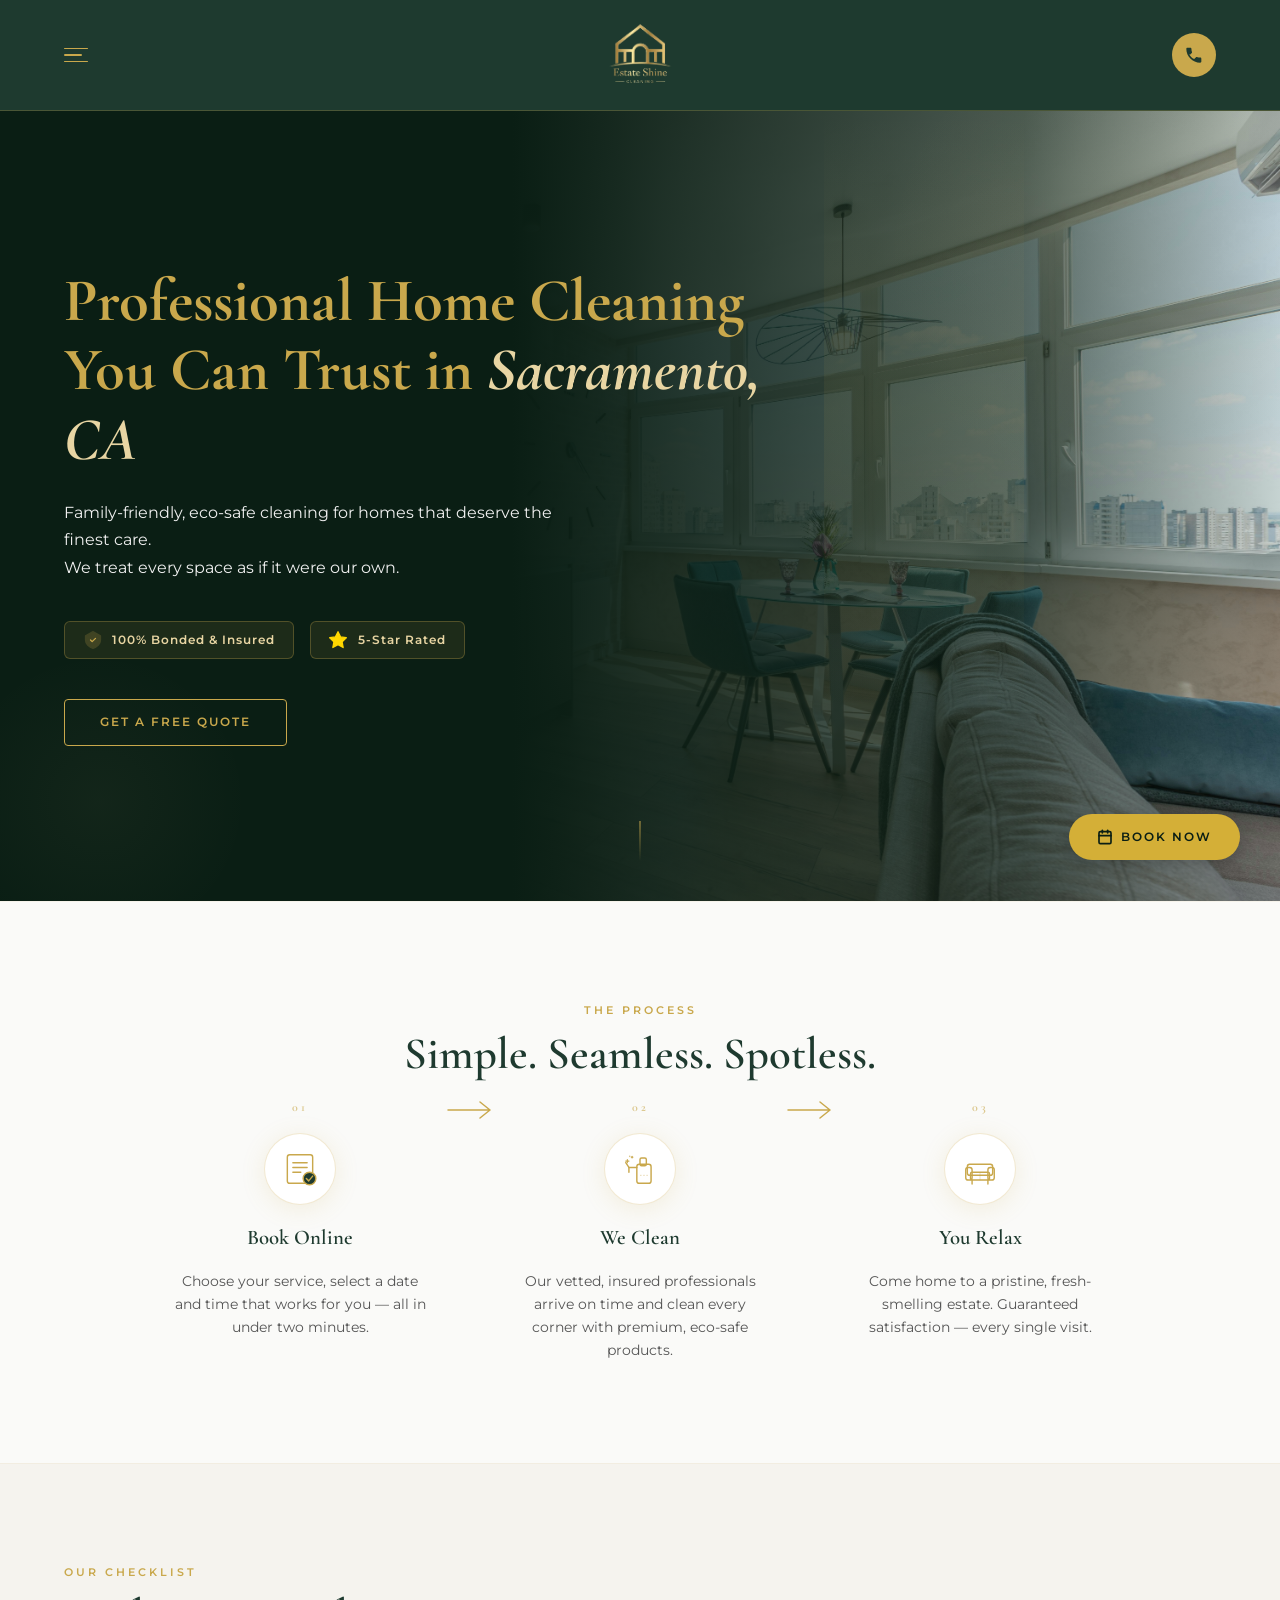
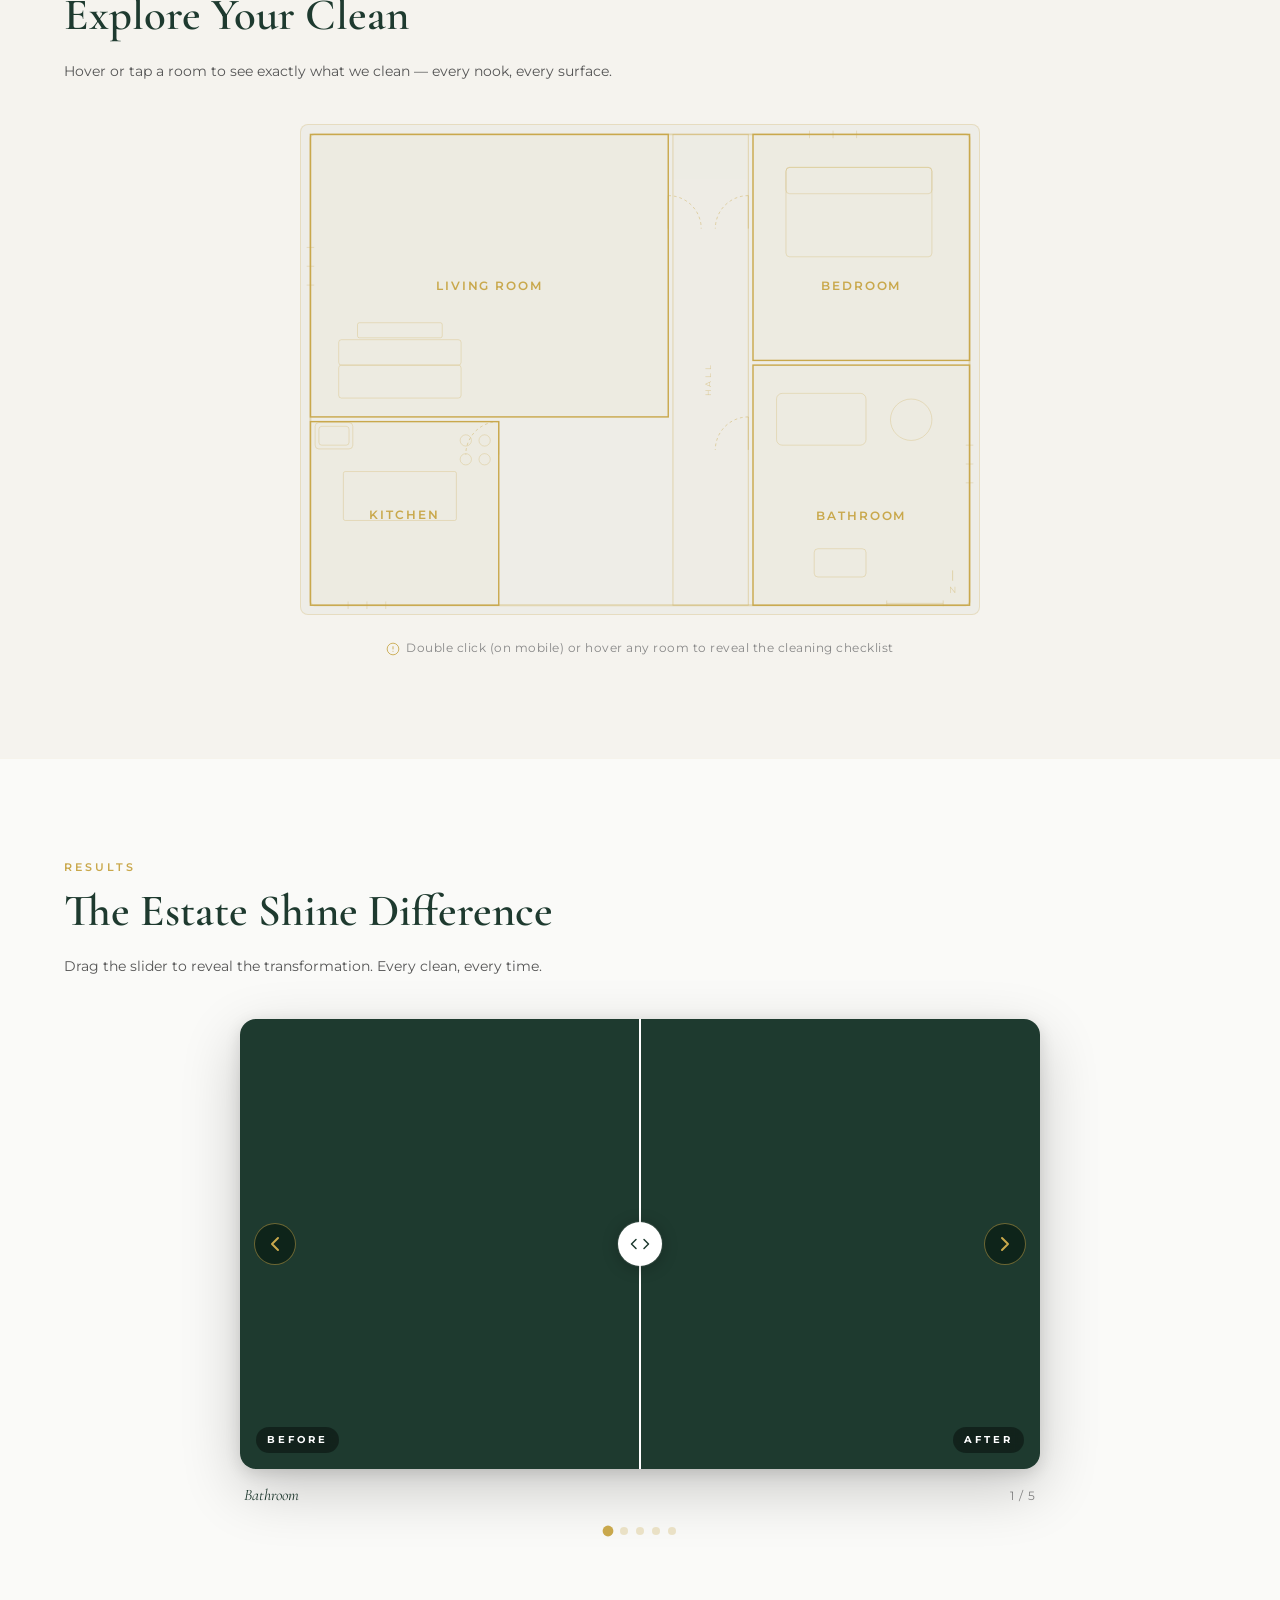
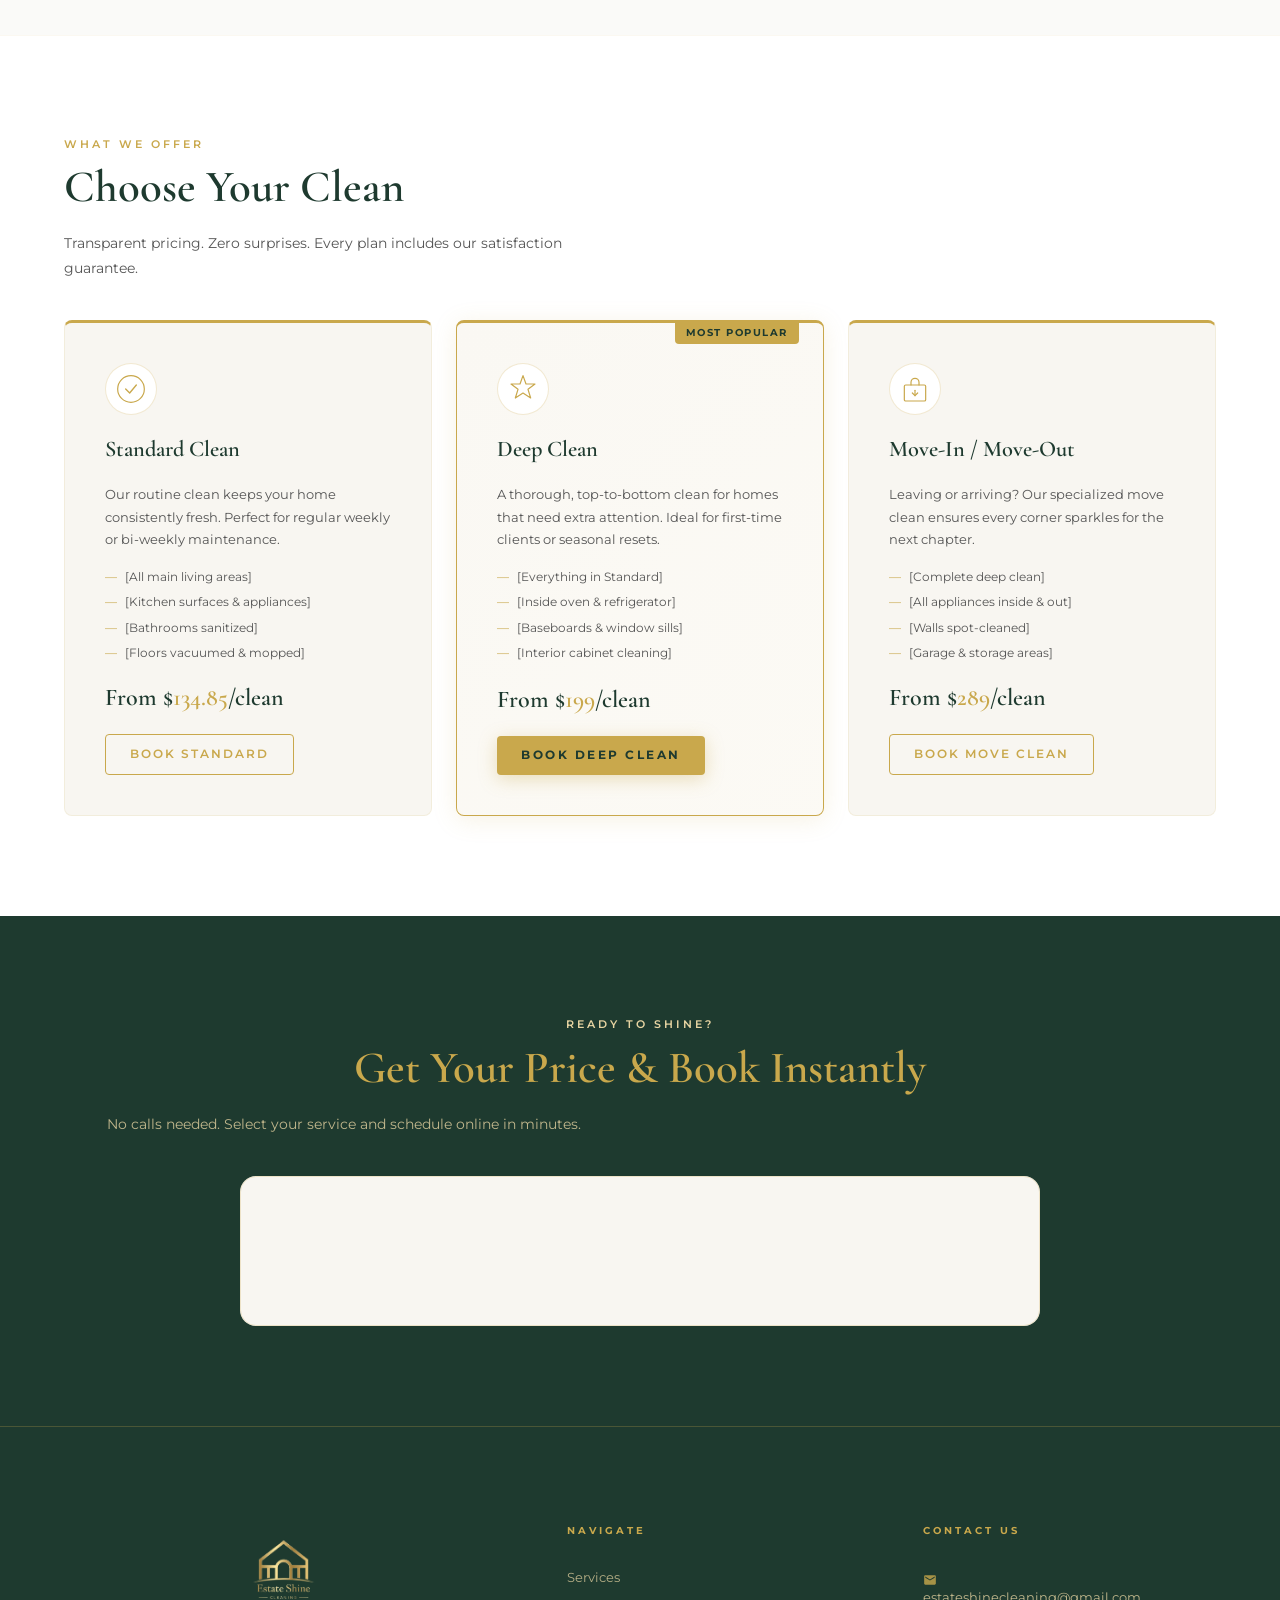
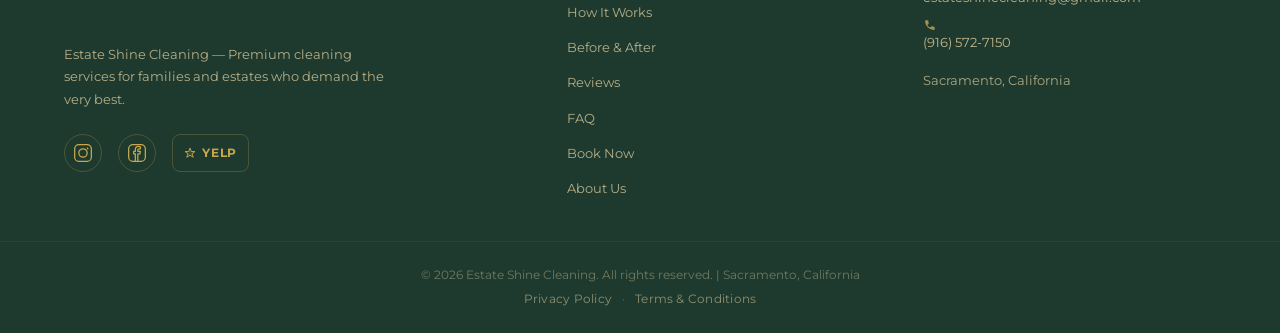
==== commit a05a848d: "new update" ====
--- a/index.html
+++ b/index.html
@@ -77,14 +77,44 @@
         </a>
       </div>
 
-      <!-- RIGHT: Phone Icon + Book Now CTA -->
+      <!-- RIGHT: Phone Icon + Contact Popup -->
       <div class="header__right">
-        <a href="tel:+19165727150" class="phone-icon" aria-label="Call us — (916) 572-7150">
-          <!-- Phone SVG (white receiver in beige/cream circle) -->
-          <svg width="22" height="22" viewBox="0 0 24 24" fill="none" xmlns="http://www.w3.org/2000/svg" aria-hidden="true">
-            <path d="M6.6 10.8C7.8 13.2 9.8 15.2 12.2 16.4L14.2 14.4C14.4667 14.1333 14.8333 14.0667 15.2 14.2C16.3333 14.6 17.5667 14.8 18.8 14.8C19.4667 14.8 20 15.3333 20 16V19.2C20 19.8667 19.4667 20.4 18.8 20.4C10.4 20.4 3.6 13.6 3.6 5.2C3.6 4.5333 4.1333 4 4.8 4H8C8.6667 4 9.2 4.5333 9.2 5.2C9.2 6.4667 9.4 7.6667 9.8 8.8C9.9333 9.1667 9.8667 9.5333 9.6 9.8L7.6 11.8C7.26667 11.1333 6.93333 11 6.6 10.8Z" fill="white"/>
-          </svg>
-        </a>
+        <div class="phone-icon-wrapper">
+          <button id="phone-trigger" class="phone-icon" aria-label="Contact options — Call or SMS" aria-expanded="false" aria-haspopup="true">
+            <svg width="22" height="22" viewBox="0 0 24 24" fill="none" xmlns="http://www.w3.org/2000/svg" aria-hidden="true">
+              <path d="M6.6 10.8C7.8 13.2 9.8 15.2 12.2 16.4L14.2 14.4C14.4667 14.1333 14.8333 14.0667 15.2 14.2C16.3333 14.6 17.5667 14.8 18.8 14.8C19.4667 14.8 20 15.3333 20 16V19.2C20 19.8667 19.4667 20.4 18.8 20.4C10.4 20.4 3.6 13.6 3.6 5.2C3.6 4.5333 4.1333 4 4.8 4H8C8.6667 4 9.2 4.5333 9.2 5.2C9.2 6.4667 9.4 7.6667 9.8 8.8C9.9333 9.1667 9.8667 9.5333 9.6 9.8L7.6 11.8C7.26667 11.1333 6.93333 11 6.6 10.8Z" fill="white"/>
+            </svg>
+          </button>
+
+          <!-- Contact choice popup -->
+          <div id="phone-popup" class="phone-popup" hidden role="menu" aria-label="Contact options">
+            <a href="tel:+19165727150" class="phone-popup__option" role="menuitem">
+              <div class="phone-popup__icon">
+                <svg width="16" height="16" viewBox="0 0 24 24" fill="none" aria-hidden="true">
+                  <path d="M6.6 10.8C7.8 13.2 9.8 15.2 12.2 16.4L14.2 14.4C14.47 14.13 14.83 14.07 15.2 14.2C16.33 14.6 17.57 14.8 18.8 14.8C19.47 14.8 20 15.33 20 16V19.2C20 19.87 19.47 20.4 18.8 20.4C10.4 20.4 3.6 13.6 3.6 5.2C3.6 4.53 4.13 4 4.8 4H8C8.67 4 9.2 4.53 9.2 5.2C9.2 6.47 9.4 7.67 9.8 8.8C9.93 9.17 9.87 9.53 9.6 9.8L7.6 11.8C7.27 11.13 6.93 11 6.6 10.8Z" fill="#C9A84C"/>
+                </svg>
+              </div>
+              <div class="phone-popup__info">
+                <span class="phone-popup__action">Call Us</span>
+                <span class="phone-popup__number">(916) 572-7150</span>
+              </div>
+            </a>
+            <div class="phone-popup__divider"></div>
+            <a href="sms:+19165727150" class="phone-popup__option" role="menuitem">
+              <div class="phone-popup__icon">
+                <svg width="16" height="16" viewBox="0 0 24 24" fill="none" aria-hidden="true">
+                  <path d="M21 15a2 2 0 0 1-2 2H7l-4 4V5a2 2 0 0 1 2-2h14a2 2 0 0 1 2 2z" stroke="#C9A84C" stroke-width="1.8" stroke-linecap="round" stroke-linejoin="round"/>
+                  <line x1="8" y1="10" x2="16" y2="10" stroke="#C9A84C" stroke-width="1.5" stroke-linecap="round"/>
+                  <line x1="8" y1="13" x2="13" y2="13" stroke="#C9A84C" stroke-width="1.5" stroke-linecap="round"/>
+                </svg>
+              </div>
+              <div class="phone-popup__info">
+                <span class="phone-popup__action">Send SMS</span>
+                <span class="phone-popup__number">(916) 572-7150</span>
+              </div>
+            </a>
+          </div>
+        </div>
       </div>
 
     </div>
@@ -363,36 +393,235 @@
         <h2 id="ba-heading" class="section-heading reveal reveal--delay-1">The Estate Shine Difference</h2>
         <p class="section-subtext reveal reveal--delay-2">Drag the slider to reveal the transformation. Every clean, every time.</p>
 
-        <div class="slider-wrapper reveal">
-          <div class="slider-container" id="before-after-slider" role="img" aria-label="Before and after cleaning comparison slider">
-
-            <!-- AFTER image (bottom layer, full width) -->
-            <div class="slider-img slider-img--after"
-                 style="background-image: url('contnent/after-cleaning.png');"
-                 aria-label="After: clean room">
-              <span class="slider-label slider-label--after">AFTER</span>
-            </div>
-
-            <!-- BEFORE image (top layer, clipped by JS) -->
-            <div class="slider-img slider-img--before"
-                 style="background-image: url('contnent/before-cleaning.png');"
-                 aria-label="Before: messy room">
-              <span class="slider-label slider-label--before">BEFORE</span>
-            </div>
-
-            <!-- Draggable handle -->
-            <div class="slider-handle" id="slider-handle" role="slider" aria-label="Drag to compare before and after" aria-valuenow="50" aria-valuemin="0" aria-valuemax="100" tabindex="0">
-              <div class="slider-handle__line"></div>
-              <div class="slider-handle__btn">
-                <svg width="20" height="12" viewBox="0 0 20 12" fill="none" xmlns="http://www.w3.org/2000/svg" aria-hidden="true">
-                  <path d="M6 1.5L1.5 6L6 10.5" stroke="#1E3A2F" stroke-width="1.5" stroke-linecap="round" stroke-linejoin="round"/>
-                  <path d="M14 1.5L18.5 6L14 10.5" stroke="#1E3A2F" stroke-width="1.5" stroke-linecap="round" stroke-linejoin="round"/>
-                </svg>
-              </div>
-            </div>
-
-          </div>
-        </div>
+        <div class="ba-carousel reveal">
+
+          <!-- Slides -->
+          <div class="ba-slides">
+
+            <!-- Arrow buttons (overlaid on image) -->
+            <button class="ba-carousel__arrow ba-carousel__arrow--prev" aria-label="Previous comparison">
+              <svg width="20" height="20" viewBox="0 0 20 20" fill="none" aria-hidden="true">
+                <polyline points="13,4 7,10 13,16" stroke="currentColor" stroke-width="2" stroke-linecap="round" stroke-linejoin="round"/>
+              </svg>
+            </button>
+            <button class="ba-carousel__arrow ba-carousel__arrow--next" aria-label="Next comparison">
+              <svg width="20" height="20" viewBox="0 0 20 20" fill="none" aria-hidden="true">
+                <polyline points="7,4 13,10 7,16" stroke="currentColor" stroke-width="2" stroke-linecap="round" stroke-linejoin="round"/>
+              </svg>
+            </button>
+
+            <!-- Slide 1: Bathroom (real photos) -->
+            <div class="ba-slide is-active" data-label="Bathroom">
+              <div class="slider-wrapper">
+                <div class="slider-container before-after-slider" role="img" aria-label="Bathroom before and after cleaning">
+                  <div class="slider-img slider-img--after" style="background-image: url('contnent/after-cleaning.png');" aria-label="After: clean bathroom">
+                    <span class="slider-label slider-label--after">AFTER</span>
+                  </div>
+                  <div class="slider-img slider-img--before" style="background-image: url('contnent/before-cleaning.png');" aria-label="Before: messy bathroom">
+                    <span class="slider-label slider-label--before">BEFORE</span>
+                  </div>
+                  <div class="slider-handle" role="slider" aria-label="Drag to compare before and after" aria-valuenow="50" aria-valuemin="0" aria-valuemax="100" tabindex="0">
+                    <div class="slider-handle__line"></div>
+                    <div class="slider-handle__btn">
+                      <svg width="20" height="12" viewBox="0 0 20 12" fill="none" aria-hidden="true">
+                        <path d="M6 1.5L1.5 6L6 10.5" stroke="#1E3A2F" stroke-width="1.5" stroke-linecap="round" stroke-linejoin="round"/>
+                        <path d="M14 1.5L18.5 6L14 10.5" stroke="#1E3A2F" stroke-width="1.5" stroke-linecap="round" stroke-linejoin="round"/>
+                      </svg>
+                    </div>
+                  </div>
+                </div>
+              </div>
+            </div>
+
+            <!-- Slide 2: Kitchen (placeholder) -->
+            <div class="ba-slide" data-label="Kitchen">
+              <div class="slider-wrapper">
+                <div class="slider-container before-after-slider" role="img" aria-label="Kitchen before and after cleaning">
+                  <div class="slider-img slider-img--after ba-ph ba-ph--kitchen-after">
+                    <div class="ba-ph__content">
+                      <svg width="56" height="56" viewBox="0 0 64 64" fill="none" aria-hidden="true">
+                        <circle cx="20" cy="32" r="11" stroke="#1E3A2F" stroke-width="1.4"/>
+                        <circle cx="20" cy="32" r="5" stroke="#1E3A2F" stroke-width="1.4"/>
+                        <circle cx="44" cy="32" r="11" stroke="#1E3A2F" stroke-width="1.4"/>
+                        <circle cx="44" cy="32" r="5" stroke="#1E3A2F" stroke-width="1.4"/>
+                        <line x1="8" y1="48" x2="56" y2="48" stroke="#1E3A2F" stroke-width="1.4" stroke-linecap="round" opacity="0.5"/>
+                      </svg>
+                      <span class="ba-ph__label">Kitchen · Photo Coming Soon</span>
+                    </div>
+                    <span class="slider-label slider-label--after">AFTER</span>
+                  </div>
+                  <div class="slider-img slider-img--before ba-ph ba-ph--kitchen-before">
+                    <div class="ba-ph__content">
+                      <svg width="56" height="56" viewBox="0 0 64 64" fill="none" aria-hidden="true">
+                        <circle cx="20" cy="32" r="11" stroke="rgba(255,255,255,0.35)" stroke-width="1.4"/>
+                        <circle cx="20" cy="32" r="5" stroke="rgba(255,255,255,0.35)" stroke-width="1.4"/>
+                        <circle cx="44" cy="32" r="11" stroke="rgba(255,255,255,0.35)" stroke-width="1.4"/>
+                        <circle cx="44" cy="32" r="5" stroke="rgba(255,255,255,0.35)" stroke-width="1.4"/>
+                        <line x1="8" y1="48" x2="56" y2="48" stroke="rgba(255,255,255,0.2)" stroke-width="1.4" stroke-linecap="round"/>
+                      </svg>
+                      <span class="ba-ph__label">Kitchen · Photo Coming Soon</span>
+                    </div>
+                    <span class="slider-label slider-label--before">BEFORE</span>
+                  </div>
+                  <div class="slider-handle" role="slider" aria-label="Drag to compare before and after" aria-valuenow="50" aria-valuemin="0" aria-valuemax="100" tabindex="0">
+                    <div class="slider-handle__line"></div>
+                    <div class="slider-handle__btn">
+                      <svg width="20" height="12" viewBox="0 0 20 12" fill="none" aria-hidden="true">
+                        <path d="M6 1.5L1.5 6L6 10.5" stroke="#1E3A2F" stroke-width="1.5" stroke-linecap="round" stroke-linejoin="round"/>
+                        <path d="M14 1.5L18.5 6L14 10.5" stroke="#1E3A2F" stroke-width="1.5" stroke-linecap="round" stroke-linejoin="round"/>
+                      </svg>
+                    </div>
+                  </div>
+                </div>
+              </div>
+            </div>
+
+            <!-- Slide 3: Living Room (placeholder) -->
+            <div class="ba-slide" data-label="Living Room">
+              <div class="slider-wrapper">
+                <div class="slider-container before-after-slider" role="img" aria-label="Living room before and after cleaning">
+                  <div class="slider-img slider-img--after ba-ph ba-ph--living-after">
+                    <div class="ba-ph__content">
+                      <svg width="56" height="56" viewBox="0 0 64 64" fill="none" aria-hidden="true">
+                        <rect x="10" y="28" width="44" height="18" rx="3" stroke="#1E3A2F" stroke-width="1.4"/>
+                        <rect x="10" y="20" width="44" height="12" rx="3" stroke="#1E3A2F" stroke-width="1.4"/>
+                        <rect x="6" y="24" width="10" height="22" rx="3" stroke="#1E3A2F" stroke-width="1.4"/>
+                        <rect x="48" y="24" width="10" height="22" rx="3" stroke="#1E3A2F" stroke-width="1.4"/>
+                        <line x1="16" y1="46" x2="16" y2="52" stroke="#1E3A2F" stroke-width="1.4" stroke-linecap="round" opacity="0.5"/>
+                        <line x1="48" y1="46" x2="48" y2="52" stroke="#1E3A2F" stroke-width="1.4" stroke-linecap="round" opacity="0.5"/>
+                      </svg>
+                      <span class="ba-ph__label">Living Room · Photo Coming Soon</span>
+                    </div>
+                    <span class="slider-label slider-label--after">AFTER</span>
+                  </div>
+                  <div class="slider-img slider-img--before ba-ph ba-ph--living-before">
+                    <div class="ba-ph__content">
+                      <svg width="56" height="56" viewBox="0 0 64 64" fill="none" aria-hidden="true">
+                        <rect x="10" y="28" width="44" height="18" rx="3" stroke="rgba(255,255,255,0.35)" stroke-width="1.4"/>
+                        <rect x="10" y="20" width="44" height="12" rx="3" stroke="rgba(255,255,255,0.35)" stroke-width="1.4"/>
+                        <rect x="6" y="24" width="10" height="22" rx="3" stroke="rgba(255,255,255,0.35)" stroke-width="1.4"/>
+                        <rect x="48" y="24" width="10" height="22" rx="3" stroke="rgba(255,255,255,0.35)" stroke-width="1.4"/>
+                      </svg>
+                      <span class="ba-ph__label">Living Room · Photo Coming Soon</span>
+                    </div>
+                    <span class="slider-label slider-label--before">BEFORE</span>
+                  </div>
+                  <div class="slider-handle" role="slider" aria-label="Drag to compare before and after" aria-valuenow="50" aria-valuemin="0" aria-valuemax="100" tabindex="0">
+                    <div class="slider-handle__line"></div>
+                    <div class="slider-handle__btn">
+                      <svg width="20" height="12" viewBox="0 0 20 12" fill="none" aria-hidden="true">
+                        <path d="M6 1.5L1.5 6L6 10.5" stroke="#1E3A2F" stroke-width="1.5" stroke-linecap="round" stroke-linejoin="round"/>
+                        <path d="M14 1.5L18.5 6L14 10.5" stroke="#1E3A2F" stroke-width="1.5" stroke-linecap="round" stroke-linejoin="round"/>
+                      </svg>
+                    </div>
+                  </div>
+                </div>
+              </div>
+            </div>
+
+            <!-- Slide 4: Bedroom (placeholder) -->
+            <div class="ba-slide" data-label="Bedroom">
+              <div class="slider-wrapper">
+                <div class="slider-container before-after-slider" role="img" aria-label="Bedroom before and after cleaning">
+                  <div class="slider-img slider-img--after ba-ph ba-ph--bedroom-after">
+                    <div class="ba-ph__content">
+                      <svg width="56" height="56" viewBox="0 0 64 64" fill="none" aria-hidden="true">
+                        <rect x="8" y="20" width="48" height="30" rx="4" stroke="#1E3A2F" stroke-width="1.4"/>
+                        <rect x="8" y="20" width="48" height="13" rx="4" stroke="#1E3A2F" stroke-width="1.4"/>
+                        <rect x="16" y="33" width="14" height="17" rx="2" stroke="#1E3A2F" stroke-width="1.4" opacity="0.5"/>
+                        <rect x="34" y="33" width="14" height="17" rx="2" stroke="#1E3A2F" stroke-width="1.4" opacity="0.5"/>
+                        <line x1="14" y1="50" x2="14" y2="55" stroke="#1E3A2F" stroke-width="1.4" stroke-linecap="round" opacity="0.5"/>
+                        <line x1="50" y1="50" x2="50" y2="55" stroke="#1E3A2F" stroke-width="1.4" stroke-linecap="round" opacity="0.5"/>
+                      </svg>
+                      <span class="ba-ph__label">Bedroom · Photo Coming Soon</span>
+                    </div>
+                    <span class="slider-label slider-label--after">AFTER</span>
+                  </div>
+                  <div class="slider-img slider-img--before ba-ph ba-ph--bedroom-before">
+                    <div class="ba-ph__content">
+                      <svg width="56" height="56" viewBox="0 0 64 64" fill="none" aria-hidden="true">
+                        <rect x="8" y="20" width="48" height="30" rx="4" stroke="rgba(255,255,255,0.35)" stroke-width="1.4"/>
+                        <rect x="8" y="20" width="48" height="13" rx="4" stroke="rgba(255,255,255,0.35)" stroke-width="1.4"/>
+                        <rect x="16" y="33" width="14" height="17" rx="2" stroke="rgba(255,255,255,0.2)" stroke-width="1.4"/>
+                        <rect x="34" y="33" width="14" height="17" rx="2" stroke="rgba(255,255,255,0.2)" stroke-width="1.4"/>
+                      </svg>
+                      <span class="ba-ph__label">Bedroom · Photo Coming Soon</span>
+                    </div>
+                    <span class="slider-label slider-label--before">BEFORE</span>
+                  </div>
+                  <div class="slider-handle" role="slider" aria-label="Drag to compare before and after" aria-valuenow="50" aria-valuemin="0" aria-valuemax="100" tabindex="0">
+                    <div class="slider-handle__line"></div>
+                    <div class="slider-handle__btn">
+                      <svg width="20" height="12" viewBox="0 0 20 12" fill="none" aria-hidden="true">
+                        <path d="M6 1.5L1.5 6L6 10.5" stroke="#1E3A2F" stroke-width="1.5" stroke-linecap="round" stroke-linejoin="round"/>
+                        <path d="M14 1.5L18.5 6L14 10.5" stroke="#1E3A2F" stroke-width="1.5" stroke-linecap="round" stroke-linejoin="round"/>
+                      </svg>
+                    </div>
+                  </div>
+                </div>
+              </div>
+            </div>
+
+            <!-- Slide 5: Office (placeholder) -->
+            <div class="ba-slide" data-label="Office">
+              <div class="slider-wrapper">
+                <div class="slider-container before-after-slider" role="img" aria-label="Office before and after cleaning">
+                  <div class="slider-img slider-img--after ba-ph ba-ph--office-after">
+                    <div class="ba-ph__content">
+                      <svg width="56" height="56" viewBox="0 0 64 64" fill="none" aria-hidden="true">
+                        <rect x="14" y="12" width="36" height="26" rx="3" stroke="#1E3A2F" stroke-width="1.4"/>
+                        <line x1="32" y1="38" x2="32" y2="46" stroke="#1E3A2F" stroke-width="1.4" stroke-linecap="round"/>
+                        <line x1="22" y1="46" x2="42" y2="46" stroke="#1E3A2F" stroke-width="1.4" stroke-linecap="round"/>
+                        <line x1="8" y1="52" x2="56" y2="52" stroke="#1E3A2F" stroke-width="1.4" stroke-linecap="round" opacity="0.4"/>
+                        <rect x="20" y="18" width="24" height="14" rx="1" stroke="#1E3A2F" stroke-width="1" opacity="0.35"/>
+                      </svg>
+                      <span class="ba-ph__label">Office · Photo Coming Soon</span>
+                    </div>
+                    <span class="slider-label slider-label--after">AFTER</span>
+                  </div>
+                  <div class="slider-img slider-img--before ba-ph ba-ph--office-before">
+                    <div class="ba-ph__content">
+                      <svg width="56" height="56" viewBox="0 0 64 64" fill="none" aria-hidden="true">
+                        <rect x="14" y="12" width="36" height="26" rx="3" stroke="rgba(255,255,255,0.35)" stroke-width="1.4"/>
+                        <line x1="32" y1="38" x2="32" y2="46" stroke="rgba(255,255,255,0.35)" stroke-width="1.4" stroke-linecap="round"/>
+                        <line x1="22" y1="46" x2="42" y2="46" stroke="rgba(255,255,255,0.35)" stroke-width="1.4" stroke-linecap="round"/>
+                        <line x1="8" y1="52" x2="56" y2="52" stroke="rgba(255,255,255,0.2)" stroke-width="1.4" stroke-linecap="round"/>
+                      </svg>
+                      <span class="ba-ph__label">Office · Photo Coming Soon</span>
+                    </div>
+                    <span class="slider-label slider-label--before">BEFORE</span>
+                  </div>
+                  <div class="slider-handle" role="slider" aria-label="Drag to compare before and after" aria-valuenow="50" aria-valuemin="0" aria-valuemax="100" tabindex="0">
+                    <div class="slider-handle__line"></div>
+                    <div class="slider-handle__btn">
+                      <svg width="20" height="12" viewBox="0 0 20 12" fill="none" aria-hidden="true">
+                        <path d="M6 1.5L1.5 6L6 10.5" stroke="#1E3A2F" stroke-width="1.5" stroke-linecap="round" stroke-linejoin="round"/>
+                        <path d="M14 1.5L18.5 6L14 10.5" stroke="#1E3A2F" stroke-width="1.5" stroke-linecap="round" stroke-linejoin="round"/>
+                      </svg>
+                    </div>
+                  </div>
+                </div>
+              </div>
+            </div>
+
+          </div><!-- /.ba-slides -->
+
+          <!-- Meta: room name + counter -->
+          <div class="ba-carousel__meta">
+            <span class="ba-carousel__room-name">Bathroom</span>
+            <span class="ba-carousel__counter">1 / 5</span>
+          </div>
+
+          <!-- Dot indicators -->
+          <div class="ba-carousel__dots" role="group" aria-label="Slide navigation">
+            <button class="ba-dot is-active" aria-label="Bathroom"></button>
+            <button class="ba-dot" aria-label="Kitchen"></button>
+            <button class="ba-dot" aria-label="Living Room"></button>
+            <button class="ba-dot" aria-label="Bedroom"></button>
+            <button class="ba-dot" aria-label="Office"></button>
+          </div>
+
+        </div><!-- /.ba-carousel -->
       </div>
     </section>
 
--- a/style.css
+++ b/style.css
@@ -1225,6 +1225,7 @@
 
 .footer__social {
   display: flex;
+  align-items: center;
   gap: var(--space-md);
 }
 
@@ -2443,3 +2444,373 @@
     margin-bottom: 6px;
   }
 }
+
+/* ============================================================
+   PHONE CONTACT POPUP
+   ============================================================ */
+
+.phone-icon-wrapper {
+  position: relative;
+}
+
+.phone-popup {
+  position: absolute;
+  top: calc(100% + 10px);
+  right: 0;
+  z-index: 500;
+  background: rgba(8, 24, 16, 0.96);
+  backdrop-filter: blur(18px) saturate(160%);
+  -webkit-backdrop-filter: blur(18px) saturate(160%);
+  border: 1px solid rgba(201, 168, 76, 0.35);
+  border-radius: 14px;
+  padding: 6px;
+  box-shadow: 0 10px 40px rgba(0, 0, 0, 0.45), 0 0 0 1px rgba(201, 168, 76, 0.08);
+  min-width: 210px;
+  animation: phonePopupIn 0.18s ease;
+}
+
+.phone-popup[hidden] { display: none; }
+
+@keyframes phonePopupIn {
+  from { opacity: 0; transform: translateY(-6px) scale(0.97); }
+  to   { opacity: 1; transform: translateY(0)    scale(1); }
+}
+
+/* Small arrow pointing up */
+.phone-popup::before {
+  content: '';
+  position: absolute;
+  top: -6px;
+  right: 14px;
+  width: 10px;
+  height: 10px;
+  background: rgba(8, 24, 16, 0.96);
+  border-left: 1px solid rgba(201, 168, 76, 0.35);
+  border-top: 1px solid rgba(201, 168, 76, 0.35);
+  transform: rotate(45deg);
+  border-radius: 2px 0 0 0;
+}
+
+.phone-popup__option {
+  display: flex;
+  align-items: center;
+  gap: 12px;
+  padding: 10px 14px;
+  border-radius: 9px;
+  text-decoration: none;
+  transition: background var(--transition-fast);
+}
+
+.phone-popup__option:hover,
+.phone-popup__option:focus-visible {
+  background: rgba(201, 168, 76, 0.12);
+  outline: none;
+}
+
+.phone-popup__icon {
+  width: 36px;
+  height: 36px;
+  border-radius: 50%;
+  background: rgba(201, 168, 76, 0.1);
+  border: 1px solid rgba(201, 168, 76, 0.25);
+  display: flex;
+  align-items: center;
+  justify-content: center;
+  flex-shrink: 0;
+}
+
+.phone-popup__info {
+  display: flex;
+  flex-direction: column;
+  gap: 2px;
+}
+
+.phone-popup__action {
+  font-family: var(--font-sans);
+  font-size: 0.8rem;
+  font-weight: 600;
+  color: var(--color-gold);
+  letter-spacing: 0.3px;
+}
+
+.phone-popup__number {
+  font-family: var(--font-sans);
+  font-size: 0.7rem;
+  color: var(--color-gold-light);
+  opacity: 0.6;
+}
+
+.phone-popup__divider {
+  height: 1px;
+  background: rgba(201, 168, 76, 0.12);
+  margin: 2px 8px;
+}
+
+/* ============================================================
+   BEFORE / AFTER CAROUSEL
+   ============================================================ */
+
+.ba-carousel {
+  width: 100%;
+}
+
+/* Slides container — arrows are positioned relative to this */
+.ba-slides {
+  position: relative;
+  max-width: 800px;
+  margin: 0 auto;
+}
+
+/* Individual slide: hidden by default, shown when active */
+.ba-slide {
+  display: none;
+}
+
+.ba-slide.is-active {
+  display: block;
+  animation: baFadeIn 0.35s ease;
+}
+
+@keyframes baFadeIn {
+  from { opacity: 0; transform: scale(0.985); }
+  to   { opacity: 1; transform: scale(1); }
+}
+
+/* ── Carousel nav arrows (overlaid on the image) ── */
+.ba-carousel__arrow {
+  position: absolute;
+  top: 50%;
+  transform: translateY(-50%);
+  z-index: 10;
+  width: 42px;
+  height: 42px;
+  border-radius: 50%;
+  background: rgba(10, 30, 20, 0.75);
+  border: 1px solid rgba(201, 168, 76, 0.5);
+  color: var(--color-gold);
+  display: flex;
+  align-items: center;
+  justify-content: center;
+  cursor: pointer;
+  transition: background var(--transition-fast), color var(--transition-fast), transform var(--transition-fast);
+  backdrop-filter: blur(8px);
+  -webkit-backdrop-filter: blur(8px);
+}
+
+.ba-carousel__arrow--prev { left: 14px; }
+.ba-carousel__arrow--next { right: 14px; }
+
+.ba-carousel__arrow:hover,
+.ba-carousel__arrow:focus-visible {
+  background: var(--color-gold);
+  color: var(--color-green);
+  outline: none;
+}
+
+.ba-carousel__arrow:active {
+  transform: translateY(-50%) scale(0.93);
+}
+
+@media (max-width: 767px) {
+  .ba-carousel__arrow {
+    width: 36px;
+    height: 36px;
+  }
+  .ba-carousel__arrow--prev { left: 10px; }
+  .ba-carousel__arrow--next { right: 10px; }
+}
+
+/* ── Meta: room name + counter ── */
+.ba-carousel__meta {
+  display: flex;
+  align-items: center;
+  justify-content: space-between;
+  max-width: 800px;
+  margin: 14px auto 0;
+  padding: 0 4px;
+}
+
+.ba-carousel__room-name {
+  font-family: var(--font-serif);
+  font-size: 1rem;
+  font-style: italic;
+  color: var(--color-green);
+}
+
+.ba-carousel__counter {
+  font-family: var(--font-sans);
+  font-size: 0.72rem;
+  color: var(--color-text-light);
+  letter-spacing: 1px;
+}
+
+/* ── Dot indicators ── */
+.ba-carousel__dots {
+  display: flex;
+  align-items: center;
+  justify-content: center;
+  gap: 8px;
+  margin-top: 18px;
+}
+
+.ba-dot {
+  width: 8px;
+  height: 8px;
+  border-radius: 50%;
+  background: rgba(201, 168, 76, 0.28);
+  border: none;
+  padding: 0;
+  cursor: pointer;
+  transition: background var(--transition-fast), transform var(--transition-fast);
+}
+
+.ba-dot.is-active {
+  background: var(--color-gold);
+  transform: scale(1.35);
+}
+
+.ba-dot:hover {
+  background: var(--color-gold-dark);
+}
+
+/* ── Dot hit-area expansion (invisible padding so finger can tap easily) ── */
+.ba-dot {
+  position: relative;
+}
+.ba-dot::before {
+  content: '';
+  position: absolute;
+  inset: -10px; /* expands tap zone to ~28×28px without changing visual */
+}
+
+/* ── Placeholder slides ── */
+.ba-ph {
+  display: flex;
+  align-items: center;
+  justify-content: center;
+}
+
+.ba-ph__content {
+  display: flex;
+  flex-direction: column;
+  align-items: center;
+  gap: 10px;
+  pointer-events: none;
+  user-select: none;
+  max-width: 100%;
+  padding: 0 48px; /* clearance from overlaid arrows */
+}
+
+.ba-ph__label {
+  font-family: var(--font-sans);
+  font-size: 0.65rem;
+  font-weight: 600;
+  letter-spacing: 2px;
+  text-transform: uppercase;
+  text-align: center;
+  white-space: normal;
+  line-height: 1.5;
+}
+
+/* AFTER placeholders — light, clean */
+.ba-ph--kitchen-after  { background: linear-gradient(145deg, #F8F5F0 0%, #EDE8E0 50%, #F3EFE8 100%); }
+.ba-ph--kitchen-after  .ba-ph__label { color: rgba(30, 58, 47, 0.45); }
+
+.ba-ph--living-after   { background: linear-gradient(145deg, #F5F3EE 0%, #EDE8E2 50%, #F1EDE7 100%); }
+.ba-ph--living-after   .ba-ph__label { color: rgba(30, 58, 47, 0.45); }
+
+.ba-ph--bedroom-after  { background: linear-gradient(145deg, #F4F2EF 0%, #EBE8E3 50%, #F0EDE8 100%); }
+.ba-ph--bedroom-after  .ba-ph__label { color: rgba(30, 58, 47, 0.45); }
+
+.ba-ph--office-after   { background: linear-gradient(145deg, #F6F4F1 0%, #ECEAE6 50%, #F2F0EC 100%); }
+.ba-ph--office-after   .ba-ph__label { color: rgba(30, 58, 47, 0.45); }
+
+/* BEFORE placeholders — dark, gloomy */
+.ba-ph--kitchen-before  { background: linear-gradient(145deg, #5C4228 0%, #7A5C3C 50%, #604535 100%); }
+.ba-ph--kitchen-before  .ba-ph__label { color: rgba(255, 255, 255, 0.32); }
+
+.ba-ph--living-before   { background: linear-gradient(145deg, #6B5C48 0%, #7A6C5C 50%, #5C5048 100%); }
+.ba-ph--living-before   .ba-ph__label { color: rgba(255, 255, 255, 0.32); }
+
+.ba-ph--bedroom-before  { background: linear-gradient(145deg, #5C5048 0%, #70645C 50%, #504844 100%); }
+.ba-ph--bedroom-before  .ba-ph__label { color: rgba(255, 255, 255, 0.32); }
+
+.ba-ph--office-before   { background: linear-gradient(145deg, #585858 0%, #747474 50%, #525252 100%); }
+.ba-ph--office-before   .ba-ph__label { color: rgba(255, 255, 255, 0.32); }
+
+/* ============================================================
+   CAROUSEL + PHONE POPUP — MOBILE REFINEMENTS
+   ============================================================ */
+
+/* ── Tablet / large phone ── */
+@media (max-width: 767px) {
+
+  /* Dots: slightly larger for easier tapping */
+  .ba-carousel__dots {
+    gap: 12px;
+    margin-top: 14px;
+  }
+  .ba-dot {
+    width: 10px;
+    height: 10px;
+  }
+
+  /* Placeholder icons: smaller to fit narrow slider */
+  .ba-ph__content svg {
+    width: 40px;
+    height: 40px;
+  }
+
+  /* Placeholder label: tighter tracking, allow line-break */
+  .ba-ph__label {
+    font-size: 0.58rem;
+    letter-spacing: 1.2px;
+    max-width: 160px;
+  }
+
+  /* Meta row */
+  .ba-carousel__meta {
+    margin-top: 10px;
+  }
+  .ba-carousel__room-name {
+    font-size: 0.9rem;
+  }
+
+  /* Phone popup: constrain width so it never overflows viewport */
+  .phone-popup {
+    min-width: 190px;
+    right: -4px; /* slight nudge inward from screen edge */
+  }
+}
+
+/* ── Very small phones (≤ 390px) ── */
+@media (max-width: 390px) {
+
+  /* Hide placeholder text label — too cramped */
+  .ba-ph__label {
+    display: none;
+  }
+
+  /* Smaller SVG icon */
+  .ba-ph__content svg {
+    width: 32px;
+    height: 32px;
+  }
+
+  /* Tighter gap in placeholder content */
+  .ba-ph__content {
+    gap: 6px;
+    padding: 0 44px;
+  }
+
+  /* Phone popup fits 320px screens */
+  .phone-popup {
+    min-width: 175px;
+  }
+  .phone-popup__action {
+    font-size: 0.75rem;
+  }
+  .phone-popup__number {
+    font-size: 0.66rem;
+  }
+}
